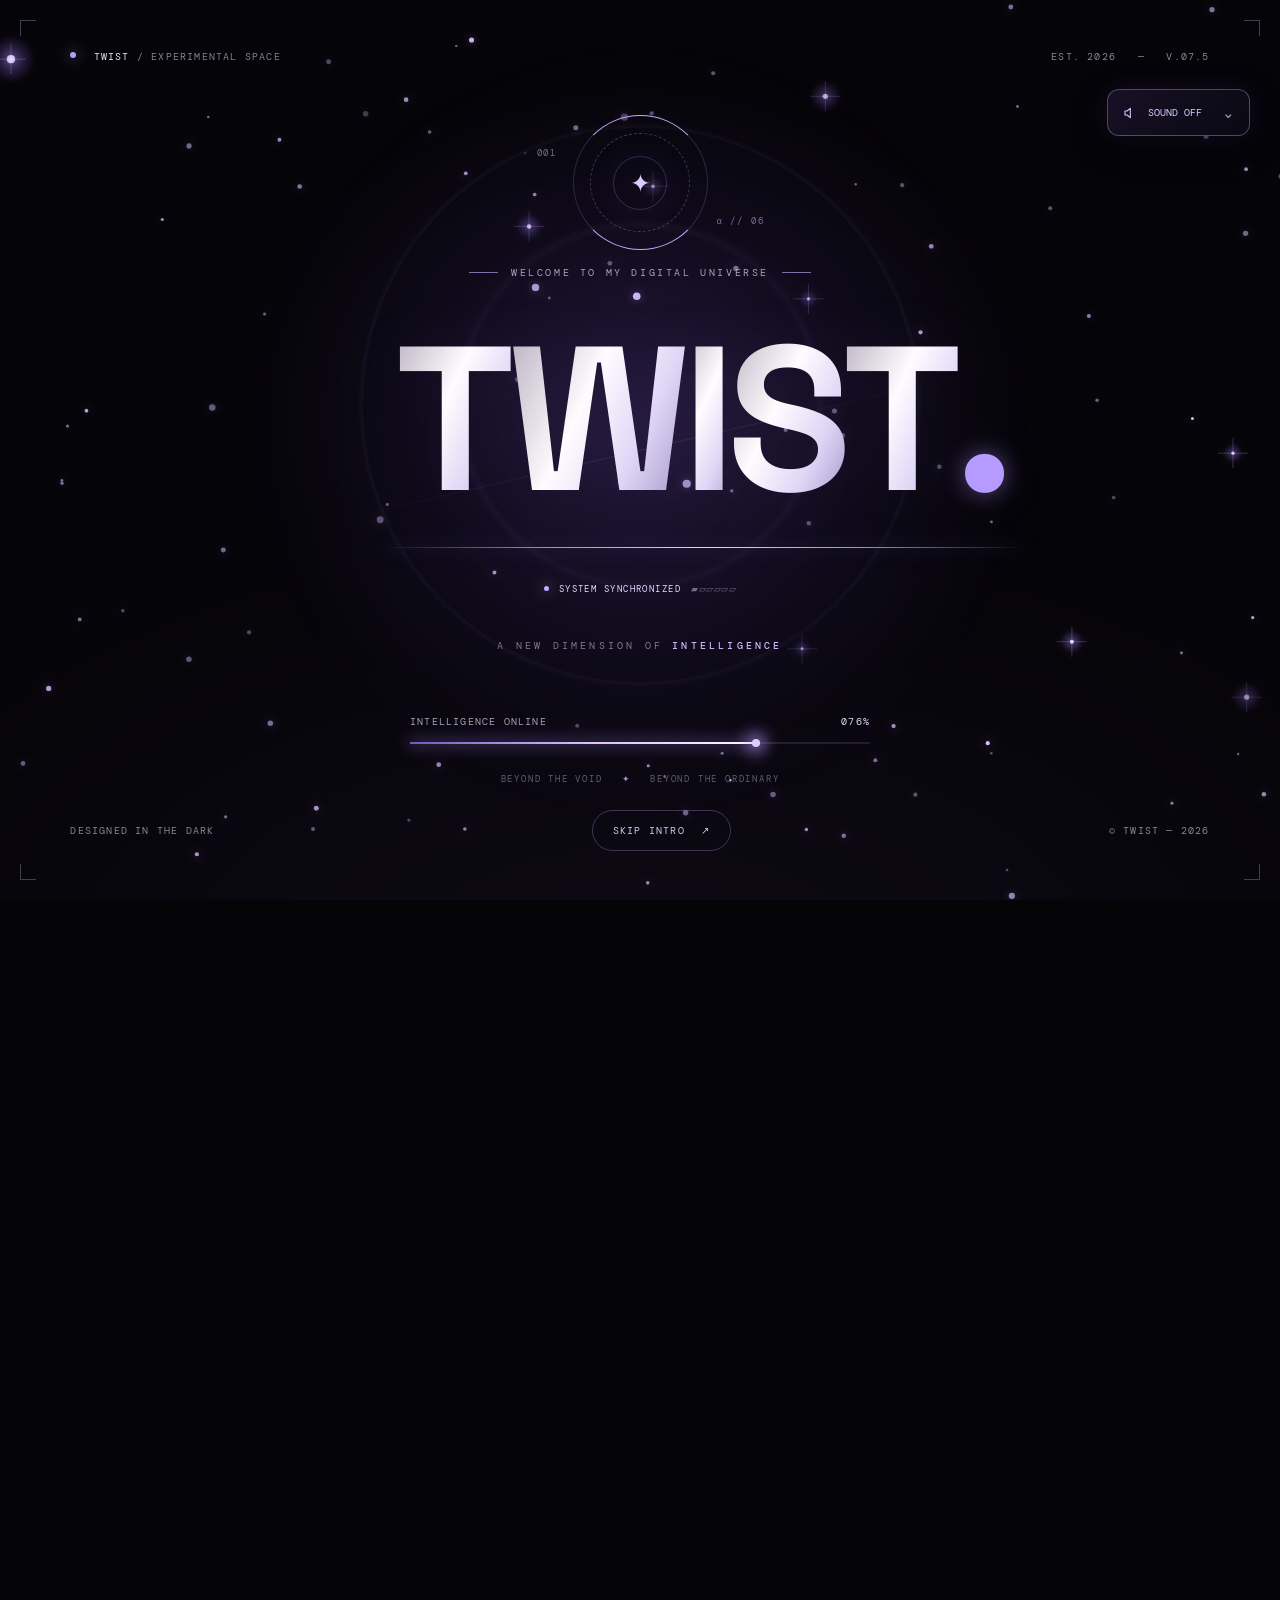
==== index.html @ 17f1d728 "Fix TWIST motion controls for reduced-motion browser settings" ====
<!doctype html>
<html lang="en">
<head>
<meta charset="utf-8"><meta name="viewport" content="width=device-width, initial-scale=1"><meta name="theme-color" content="#050508"><meta name="description" content="TWIST — AI agents, automation and creative technology. An experimental digital portfolio."><title>TWIST® — Beyond the Void</title>
<link rel="preconnect" href="https://fonts.googleapis.com"><link rel="preconnect" href="https://fonts.gstatic.com" crossorigin><link href="https://fonts.googleapis.com/css2?family=DM+Mono:wght@400;500&family=Space+Grotesk:wght@300;400;500;600;700&display=swap" rel="stylesheet">
<style>
:root{color-scheme:dark;--bg:#050508;--fg:#ededf4;--muted:#9393a6;--accent:#b5a8ff;--line:rgba(255,255,255,.105);--mx:50%;--my:50%}*{box-sizing:border-box}html{scroll-behavior:smooth}body{margin:0;background:var(--bg);color:var(--fg);font-family:'Space Grotesk',sans-serif;overflow-x:hidden}body.loading{overflow:hidden}button,a{font:inherit}a{text-decoration:none;color:inherit}button{cursor:pointer}::selection{background:#a99bfa;color:#07060e}.mono{font-family:'DM Mono',monospace}.muted{color:var(--muted)}
#stars{position:fixed;inset:0;width:100%;height:100%;z-index:-3;pointer-events:none}.noise{position:fixed;inset:0;z-index:20;pointer-events:none;opacity:.12;background-image:url("data:image/svg+xml,%3Csvg viewBox='0 0 150 150' xmlns='http://www.w3.org/2000/svg'%3E%3Cfilter id='n'%3E%3CfeTurbulence type='fractalNoise' baseFrequency='.76' numOctaves='3' stitchTiles='stitch'/%3E%3C/filter%3E%3Crect width='100%25' height='100%25' filter='url(%23n)' opacity='.38'/%3E%3C/svg%3E")}.lightwash{position:fixed;inset:0;z-index:-2;pointer-events:none;background:radial-gradient(600px circle at var(--mx) var(--my),rgba(121,94,210,.085),transparent 65%)}.vignette{position:fixed;inset:0;pointer-events:none;z-index:-1;background:radial-gradient(ellipse 72% 70% at 50% 44%,transparent 25%,#050508bc 100%)}.grid-floor{position:absolute;inset:0;pointer-events:none;opacity:.15;background-image:linear-gradient(#9993ff2b 1px,transparent 1px),linear-gradient(90deg,#9993ff2b 1px,transparent 1px);background-size:78px 78px;mask-image:linear-gradient(to bottom,transparent 8%,#000 62%,transparent 100%)}
.loader{position:fixed;inset:0;background:#050508;z-index:100;display:grid;place-items:center;transition:opacity .9s,visibility .9s}.loader.done{opacity:0;visibility:hidden}.load-inner{width:min(390px,75vw)}.load-label{display:flex;justify-content:space-between;align-items:center;font:10px 'DM Mono',monospace;letter-spacing:.16em;color:#8b859f}.load-logo{text-align:center;font-size:clamp(58px,11vw,90px);font-weight:700;letter-spacing:-.09em;margin:22px 0 38px}.load-logo span{color:#8171cb}.load-line{height:1px;background:#323039;overflow:hidden}.load-line i{display:block;height:100%;width:0;background:#e7dfff;box-shadow:0 0 15px #a99bff}.load-bottom{display:flex;justify-content:space-between;margin-top:13px;font:11px 'DM Mono',monospace;color:#a5a0b0}.skip{border:0;background:transparent;color:#b9adcf;letter-spacing:.05em;padding:0}
.site{opacity:0;transform:translateY(12px);transition:opacity 1s,transform 1s}.ready .site{opacity:1;transform:none}.header{height:90px;display:flex;align-items:center;justify-content:space-between;padding:0 clamp(23px,6vw,110px);position:relative;z-index:5}.logo{font-size:15px;font-weight:700;letter-spacing:-.06em}.logo b{color:#a99bff;font-weight:700}.head-right{display:flex;align-items:center;gap:30px}.head-right a,.head-right button,.status{font:10px 'DM Mono',monospace;letter-spacing:.11em;color:#aaa7b9}.head-right a:hover,.head-right button:hover{color:white}.head-right button{border:0;background:none}.dot{display:inline-block;width:6px;height:6px;border-radius:50%;background:#a6efbd;box-shadow:0 0 15px #8ee9aa;margin-right:10px;animation:pulse 2.2s infinite}@keyframes pulse{50%{opacity:.4}}
.hero{min-height:calc(100svh - 90px);display:grid;place-items:center;position:relative;padding:36px 20px 130px;isolation:isolate}.hero:before{content:"";position:absolute;z-index:-1;width:min(830px,95vw);height:min(830px,95vw);border-radius:50%;top:2%;left:50%;transform:translateX(-50%);background:radial-gradient(circle,#62529d23 0%,#2a225321 38%,transparent 68%);filter:blur(20px)}.side{position:absolute;top:49%;font:10px 'DM Mono',monospace;letter-spacing:.26em;color:#626071;writing-mode:vertical-rl}.side.left{left:clamp(18px,4.7vw,82px);transform:rotate(180deg)}.side.right{right:clamp(18px,4.7vw,82px)}.hero-inner{text-align:center;width:min(900px,100%);perspective:1100px}.overline{font:10px 'DM Mono',monospace;letter-spacing:.32em;color:#a5a0b4;display:flex;gap:17px;align-items:center;justify-content:center}.overline:before,.overline:after{content:"";width:38px;height:1px;background:#756c9659}.orbital{width:210px;height:210px;margin:42px auto 22px;display:grid;place-items:center;position:relative;transform-style:preserve-3d;transition:transform .16s ease-out;will-change:transform}.orbit{position:absolute;border:1px solid rgba(187,175,245,.17);border-radius:50%;inset:0;animation:spin 28s linear infinite}.orbit.o2{inset:-18px;border-style:dashed;opacity:.43;animation-duration:48s;animation-direction:reverse}.orbit.o3{inset:16px;border-color:#a494e63d;transform:rotateX(65deg);animation:orbitTilt 13s linear infinite}.orbit-point{position:absolute;top:8px;left:48%;height:5px;width:5px;border-radius:50%;background:#d4c8ff;box-shadow:0 0 22px #b2a0ff}.avatar{height:154px;width:154px;display:grid;place-items:center;border:1px solid #d0c6ff52;border-radius:50%;background:radial-gradient(circle at 35% 22%,#49405e 0%,#1c1828 40%,#090910 77%);box-shadow:inset 0 0 38px #b6a1e81b,0 0 75px #8b6dcd37,0 0 120px #8b6dcd1c;position:relative;overflow:hidden}.avatar:after{content:"";position:absolute;inset:-50%;background:linear-gradient(100deg,transparent 41%,#ffffff12 49%,transparent 58%);animation:shimmer 7s linear infinite}.avatar svg{width:105px;filter:drop-shadow(0 0 15px #cbb9ff70)}@keyframes spin{to{transform:rotate(360deg)}}@keyframes orbitTilt{to{transform:rotateX(65deg) rotate(360deg)}}@keyframes shimmer{0%,25%{transform:translateX(-65%)}60%,100%{transform:translateX(65%)}}.hero-title{position:relative;font-size:clamp(78px,14.8vw,174px);line-height:.88;letter-spacing:-.105em;font-weight:700;margin:7px 0 22px;text-shadow:0 0 80px #a796ff1b}.hero-title .period{color:#9d86e6}.hero-title:after{content:attr(data-title);position:absolute;inset:0;color:#b9a7ff;opacity:0;clip-path:inset(40% 0 46% 0);pointer-events:none}.hero-title.glitch:after{animation:glitch .35s steps(2) 1}@keyframes glitch{0%,100%{opacity:0;transform:none}30%{opacity:.65;transform:translate(8px,-3px)}65%{opacity:.5;transform:translate(-7px,2px)}}.hero-tag{font:11px 'DM Mono',monospace;color:#aaa5c0;letter-spacing:.22em;margin:0 0 25px}.hero-desc{font-size:clamp(15px,2vw,19px);line-height:1.85;color:#9b99a8;font-weight:300;max-width:510px;margin:0 auto 29px}.hero-desc strong{color:#e9e7f2;font-weight:500}.actions{display:flex;gap:10px;justify-content:center;align-items:center;flex-wrap:wrap}.action{display:inline-flex;align-items:center;justify-content:center;gap:12px;min-height:49px;padding:0 22px;border:1px solid #ffffff28;background:#ffffff08;border-radius:3px;font:11px 'DM Mono',monospace;letter-spacing:.07em;position:relative;overflow:hidden;transition:transform .3s,background .3s,border-color .3s}.action:before{content:"";position:absolute;inset:0;background:linear-gradient(110deg,transparent,#ffffff18,transparent);transform:translateX(-120%);transition:transform .65s}.action:hover:before{transform:translateX(120%)}.action:hover{transform:translateY(-4px);border-color:#b2a5ff80;background:#8f7cba20}.action.primary{color:#101017;background:#eae6f9;border-color:#eae6f9;font-weight:500}.action.primary:hover{background:#fff}.action svg{width:16px;height:16px}.micro-line{height:1px;width:54px;background:linear-gradient(90deg,transparent,#a7a1ba,transparent);margin:29px auto}.scroll-hint{position:absolute;bottom:39px;left:50%;transform:translateX(-50%);display:flex;align-items:center;gap:13px;color:#696779;font:10px 'DM Mono',monospace;letter-spacing:.18em}.scroll-hint i{height:35px;width:1px;background:linear-gradient(#9a8dd1,transparent);animation:blink 2s ease-in-out infinite}@keyframes blink{50%{opacity:.3}}
.section{position:relative;z-index:2;padding:105px clamp(22px,7.5vw,130px)}.section-wrap{max-width:1180px;margin:0 auto}.section-top{display:flex;justify-content:space-between;align-items:flex-start;gap:30px;margin-bottom:43px}.section-kicker{font:10px 'DM Mono',monospace;letter-spacing:.24em;color:#9b8dc3;margin-bottom:17px}.section h2{font-size:clamp(38px,5.5vw,72px);letter-spacing:-.075em;line-height:1.06;margin:0;font-weight:600}.section h2 em{font-style:normal;color:#89829c}.section-intro{font-size:14px;line-height:1.75;color:#8d8a9b;max-width:300px;padding-top:30px}.hairline{height:1px;background:linear-gradient(90deg,transparent,#ffffff1c 15%,#ffffff1c 85%,transparent);width:100%}
.work-grid{display:grid;grid-template-columns:1.15fr 1fr 1fr;gap:14px}.work-card{min-height:345px;overflow:hidden;position:relative;border:1px solid #ffffff19;border-radius:8px;background:linear-gradient(145deg,#1b1924,#0b0a10 75%);padding:29px;display:flex;flex-direction:column;justify-content:space-between;isolation:isolate;transition:transform .3s,border-color .3s,box-shadow .3s}.work-card:before{content:"";position:absolute;inset:0;background:radial-gradient(300px circle at var(--px,50%) var(--py,30%),#a594ec23,transparent 73%);z-index:-1}.work-card:hover{transform:translateY(-7px);border-color:#aea0e76b;box-shadow:0 24px 65px #0008}.work-num{display:flex;align-items:center;justify-content:space-between;color:#b1aabd;font:10px 'DM Mono',monospace;letter-spacing:.15em}.work-arrow{font-size:23px;transition:transform .25s}.work-card:hover .work-arrow{transform:translate(4px,-4px)}.work-art{position:absolute;top:66px;left:0;right:0;height:130px;display:grid;place-items:center;opacity:.78;pointer-events:none}.work-art svg{height:100%;max-width:85%}.work-copy{margin-top:auto}.work-category{font:10px 'DM Mono',monospace;color:#a59ac0;letter-spacing:.13em}.work-copy h3{font-size:25px;letter-spacing:-.05em;margin:9px 0 7px}.work-copy p{font-size:13px;color:#9793a4;line-height:1.6;margin:0}.work-card.featured{background:radial-gradient(ellipse at 50% 30%,#292139,#0d0b13 72%)}.work-card.featured .work-art{height:150px}
.about{display:grid;grid-template-columns:1fr 1fr;gap:75px;align-items:center}.about-big{font-size:clamp(34px,5.2vw,65px);letter-spacing:-.07em;line-height:1.15;font-weight:500}.about-big span{color:#7a748c}.about-detail{max-width:440px;color:#a7a3b2;line-height:1.9;font-size:15px}.skills{display:flex;gap:9px;flex-wrap:wrap;margin-top:26px}.skills span{border:1px solid #ffffff24;padding:10px 13px;font:10px 'DM Mono',monospace;color:#c1bace;letter-spacing:.06em}.contact{text-align:center;padding:125px 20px 140px;background:radial-gradient(ellipse 40% 55% at 50% 65%,#60518a21,transparent 90%)}.contact h2{font-size:clamp(54px,9vw,120px);letter-spacing:-.095em;margin:15px 0 24px}.contact p{color:#9994a7;font-size:15px;line-height:1.75;margin:0 auto 30px;max-width:450px}.footer{border-top:1px solid #ffffff16;padding:30px clamp(23px,6vw,110px);display:flex;align-items:center;justify-content:space-between;gap:20px;font:10px 'DM Mono',monospace;color:#777387;letter-spacing:.05em}.footer button{background:none;border:0;color:#a49aae;font:inherit}.footer button:hover{color:white}
.toast{position:fixed;z-index:80;bottom:30px;left:50%;transform:translate(-50%,25px);opacity:0;pointer-events:none;border:1px solid #998abe6b;background:#171320f2;padding:13px 20px;border-radius:5px;color:#e5e0f3;font:11px 'DM Mono',monospace;transition:opacity .25s,transform .25s;white-space:nowrap}.toast.show{opacity:1;transform:translate(-50%,0)}.palette{position:fixed;z-index:60;inset:0;display:none;place-items:start center;padding:18vh 20px 20px;background:#050408b8;backdrop-filter:blur(10px)}.palette.open{display:grid}.palette-box{width:min(520px,100%);border:1px solid #887aa65c;background:#121019;box-shadow:0 35px 100px #000b;border-radius:11px;padding:16px}.palette-head{display:flex;justify-content:space-between;align-items:center;font:11px 'DM Mono',monospace;color:#b2abc2;margin:0 4px 13px}.palette-head button{border:1px solid #ffffff27;color:#aaa4b6;background:none;border-radius:4px;font:10px 'DM Mono',monospace;padding:5px 7px}.palette a{display:flex;justify-content:space-between;align-items:center;padding:14px 12px;border-radius:5px;font:12px 'DM Mono',monospace;color:#b7b1c7}.palette a:hover,.palette a:focus-visible{background:#a899e21c;color:white}.palette small{color:#6d667d}.reveal-scroll{opacity:0;transform:translateY(27px);transition:opacity .75s,transform .75s}.reveal-scroll.visible{opacity:1;transform:none}.cursor-ring{position:fixed;width:36px;height:36px;border:1px solid #a394f388;border-radius:50%;z-index:30;pointer-events:none;transform:translate(-50%,-50%);transition:width .2s,height .2s,opacity .2s;mix-blend-mode:screen}.cursor-ring.hover{width:57px;height:57px;border-color:#d8caff9c}
@media(max-width:900px){.work-grid{grid-template-columns:1fr 1fr}.work-card.featured{grid-column:span 2}.about{gap:35px}.side{display:none}}@media(max-width:620px){.header{height:70px}.head-right{gap:14px}.head-right a{display:none}.status{font-size:9px}.hero{min-height:calc(100svh - 70px);padding:34px 19px 110px}.orbital{transform:scale(.83);margin:16px auto 0}.hero-title{font-size:clamp(74px,19vw,110px)}.hero-tag{font-size:9px}.hero-desc{max-width:340px;font-size:14px}.scroll-hint{bottom:25px}.section{padding:75px 20px}.section-top{display:block}.section-intro{padding-top:16px}.work-grid{grid-template-columns:1fr}.work-card.featured{grid-column:span 1}.work-card{min-height:315px}.about{grid-template-columns:1fr}.contact{padding:90px 20px 110px}.footer{flex-wrap:wrap;justify-content:center;text-align:center}.cursor-ring{display:none}}@media(hover:none){.cursor-ring{display:none}}@media(prefers-reduced-motion:reduce){html:not(.force-motion) *,html:not(.force-motion) *:before,html:not(.force-motion) *:after{animation:none!important;scroll-behavior:auto!important;transition-duration:.01ms!important}html:not(.force-motion) .reveal-scroll{opacity:1;transform:none}}
body.motion-off *,body.motion-off *:before,body.motion-off *:after{animation-play-state:paused!important}body.motion-off .lightwash{display:none}

/* TWIST V4 — CINEMATIC BOOT SEQUENCE */
.loader{overflow:hidden;background:#050508;isolation:isolate;transition:opacity 1.1s ease,visibility 1.1s ease}
.loader:before{content:"";position:absolute;inset:-25%;z-index:-2;background:radial-gradient(ellipse 35% 33% at 50% 45%,rgba(120,83,228,.19),transparent 75%);animation:introBreathe 3s ease-in-out infinite alternate}
.intro-grain{position:absolute;inset:0;pointer-events:none;opacity:.11;z-index:3;background:repeating-linear-gradient(0deg,transparent 0 3px,rgba(255,255,255,.12) 4px 5px)}
.intro-grid{position:absolute;inset:0;opacity:.18;background:linear-gradient(transparent 97%,rgba(148,129,230,.24) 100%),linear-gradient(90deg,transparent 97%,rgba(148,129,230,.24) 100%);background-size:70px 70px;mask-image:radial-gradient(ellipse at center,black 5%,transparent 80%)}
.intro-beam{position:absolute;width:1px;left:50%;top:0;height:100%;background:linear-gradient(transparent,rgba(173,151,255,.65),transparent);filter:blur(1px);opacity:.4;animation:introBeam 4s ease-in-out infinite}
.intro-top,.intro-bottom{position:absolute;left:clamp(22px,5vw,80px);right:clamp(22px,5vw,80px);display:flex;justify-content:space-between;gap:16px;color:#797386;font-size:10px;letter-spacing:.16em;z-index:4}
.intro-top{top:35px}.intro-bottom{bottom:33px}.intro-live{display:inline-block;width:6px;height:6px;background:#b4f4c7;border-radius:50%;box-shadow:0 0 15px #a0ffb0;margin-right:10px;animation:pulse 1.8s infinite}
.intro-core{position:absolute;width:min(450px,94vw);height:min(450px,94vw);top:43%;left:50%;transform:translate(-50%,-50%);display:grid;place-items:center;pointer-events:none;opacity:.72}
.intro-orbit{position:absolute;border:1px solid rgba(177,150,255,.16);border-radius:50%;box-shadow:0 0 30px rgba(93,61,186,.065)}
.intro-orbit-a{width:100%;height:100%;border-style:dashed;animation:spinOrbit 24s linear infinite}
.intro-orbit-b{width:79%;height:79%;border-color:rgba(170,149,255,.32);border-top-color:transparent;border-bottom-color:transparent;animation:spinOrbit 12s linear infinite reverse}
.intro-orbit-c{width:58%;height:58%;border-color:rgba(174,149,255,.2);border-left-color:#baaaff;animation:spinOrbit 7s linear infinite}
.intro-symbol{font-family:'Space Grotesk',sans-serif;font-size:clamp(60px,12vw,98px);font-weight:700;color:#ded8ff;letter-spacing:-.1em;text-shadow:0 0 42px rgba(159,129,255,.5);transform:translateY(-15px);animation:introSymbol 3s ease-in-out infinite alternate}
.intro-symbol span{font-size:19px;vertical-align:top;margin-left:5px;color:#b8a9ff}
.intro-cross{position:absolute;color:#79708c;font:17px 'DM Mono',monospace}.intro-cross-a{left:2%;top:27%}.intro-cross-b{right:4%;bottom:24%}
.loader .load-inner{position:relative;z-index:5;width:min(520px,83vw);margin-top:min(385px,40vh);text-align:center}
.intro-eyebrow{font-size:10px;letter-spacing:.34em;color:#9c8dca;animation:introReveal .9s both}
.loader .load-logo{margin:8px 0 0;font-size:clamp(50px,10vw,82px);line-height:1.05;letter-spacing:-.09em;animation:introReveal .9s .15s both,introGlitch 3.8s 1.1s infinite}
.intro-subline{color:#787489;font-size:9px;letter-spacing:.14em;margin:15px 0 42px}.intro-subline span{color:#b7a5fb}
.intro-progress-head{display:flex;align-items:center;justify-content:space-between;gap:12px;color:#b9b2ce;font-size:10px;letter-spacing:.09em;margin-bottom:12px;text-align:left}
.loader .load-line{height:2px;background:#2b253e;box-shadow:0 0 12px rgba(169,155,255,.18)}.loader .load-line i{background:linear-gradient(90deg,#6650bd,#e2d8ff);box-shadow:0 0 22px #a99bff;transition:width .09s linear}
.loader .load-bottom{display:flex;justify-content:space-between;align-items:center;margin-top:16px;gap:12px;color:#666174;letter-spacing:.08em;font-size:9px;text-align:right}
.loader .skip{color:#c2b6e4;transition:color .2s,transform .2s;white-space:nowrap}.loader .skip:hover{color:white;transform:translateX(4px)}
.loader.done .intro-core{opacity:0;transform:translate(-50%,-50%) scale(1.35);transition:opacity .7s,transform .9s}.loader.done .load-inner{opacity:0;transform:translateY(-16px);transition:opacity .5s,transform .7s}
@keyframes spinOrbit{to{transform:rotate(360deg)}}@keyframes introBreathe{to{transform:scale(1.15);opacity:.55}}@keyframes introBeam{50%{transform:translateX(220px);opacity:.08}}@keyframes introSymbol{to{transform:translateY(-24px);text-shadow:0 0 62px rgba(172,135,255,.88)}}@keyframes introReveal{from{opacity:0;transform:translateY(18px);filter:blur(7px)}to{opacity:1;transform:translateY(0);filter:blur(0)}}@keyframes introGlitch{0%,92%,100%{filter:none;transform:translateX(0)}93%{filter:drop-shadow(3px 0 #8166e3);transform:translateX(2px)}94%{filter:drop-shadow(-3px 0 #c1acff);transform:translateX(-3px)}95%{filter:none;transform:translateX(0)}}
@media(max-width:600px){.intro-core{top:39%;width:88vw;height:88vw}.loader .load-inner{margin-top:250px;width:88vw}.intro-subline{font-size:8px;line-height:1.7}.intro-top,.intro-bottom{font-size:8px;letter-spacing:.07em}.intro-bottom span:last-child{display:none}.loader .load-bottom{font-size:8px}}
/* Legacy reduced-motion override removed: V5 manages accessibility separately. */

/* TWIST V5 — MINIMAL CINEMATIC REVEAL */
.intro-v5{position:fixed;inset:0;display:block;background:#050408!important;color:#f5f2ff;overflow:hidden;isolation:isolate;z-index:1000;transition:opacity .95s cubic-bezier(.22,1,.36,1),visibility .95s}
.intro-v5:before{display:none}
.intro-v5 .v5-atmosphere{position:absolute;inset:0;background:radial-gradient(ellipse 40% 47% at 50% 46%,rgba(107,71,184,.18),transparent 79%),radial-gradient(ellipse 95% 75% at 50% 110%,rgba(80,57,132,.11),transparent 75%);animation:v5Pulse 5s ease-in-out infinite alternate}
.intro-v5 .v5-grid{position:absolute;inset:0;opacity:.15;background-image:linear-gradient(rgba(169,149,236,.07) 1px,transparent 1px),linear-gradient(90deg,rgba(169,149,236,.07) 1px,transparent 1px);background-size:86px 86px;mask-image:radial-gradient(ellipse 65% 65% at 50% 52%,#000,transparent)}
.intro-v5 .v5-aura{position:absolute;left:50%;top:45%;width:min(850px,90vw);aspect-ratio:1;transform:translate(-50%,-50%);border-radius:50%;background:radial-gradient(circle,transparent 29%,rgba(164,139,240,.045) 30%,transparent 31%,transparent 46%,rgba(168,151,224,.05) 46.2%,transparent 47%);pointer-events:none}
.intro-v5 .v5-scan{position:absolute;top:-30%;bottom:-30%;width:36%;left:-40%;background:linear-gradient(90deg,transparent,rgba(163,122,255,.035),transparent);transform:skewX(-25deg);animation:v5Sweep 4.2s ease-out 1 forwards;pointer-events:none}
.intro-v5 .v5-frame{position:absolute;inset:20px;pointer-events:none}.intro-v5 .v5-corner{position:absolute;width:16px;height:16px;opacity:.37;border-color:#a89ec8;border-style:solid}.intro-v5 .tl{top:0;left:0;border-width:1px 0 0 1px}.intro-v5 .tr{top:0;right:0;border-width:1px 1px 0 0}.intro-v5 .bl{bottom:0;left:0;border-width:0 0 1px 1px}.intro-v5 .br{bottom:0;right:0;border-width:0 1px 1px 0}
.intro-v5 .v5-top,.intro-v5 .v5-bottom{position:absolute;left:clamp(36px,5.5vw,90px);right:clamp(36px,5.5vw,90px);display:flex;align-items:center;justify-content:space-between;font:10px 'DM Mono',monospace;letter-spacing:.12em;color:#898397;z-index:5}
.intro-v5 .v5-top{top:clamp(42px,5.5vh,75px)}.intro-v5 .v5-bottom{bottom:clamp(42px,5.5vh,75px)}.intro-v5 .v5-top-brand{color:#e8e2f7}.intro-v5 .v5-top-brand i{display:inline-block;width:6px;height:6px;border-radius:50%;background:#b1a1fa;box-shadow:0 0 16px #bba8ff;margin-right:10px;vertical-align:2px;animation:v5Blink 2s infinite}.intro-v5 .v5-dim{color:#857e95}
.intro-v5 .v5-center{position:absolute;left:50%;top:50%;transform:translate(-50%,-50%);width:min(920px,94vw);display:flex;align-items:center;flex-direction:column;text-align:center;z-index:4}
.intro-v5 .v5-ring-stage{width:clamp(100px,15vh,150px);height:clamp(100px,15vh,150px);position:relative;margin:0 auto 19px;display:grid;place-items:center;animation:v5Rise 1.1s .1s both}
.intro-v5 .v5-ring{position:absolute;border-radius:50%}.intro-v5 .v5-r1{inset:0;border:1px solid rgba(171,147,244,.22);border-top-color:#bbacf2;border-bottom-color:#bba8ff;animation:spinOrbit 9s linear infinite}.intro-v5 .v5-r2{inset:13%;border:1px dashed rgba(196,174,255,.28);animation:spinOrbit 16s linear infinite reverse}.intro-v5 .v5-r3{inset:30%;border:1px solid rgba(180,150,255,.25);box-shadow:0 0 30px rgba(135,99,233,.08)}.intro-v5 .v5-ring-core{font-size:25px;color:#d7cbff;animation:v5Twinkle 3s ease-in-out infinite}
.intro-v5 .v5-kicker{display:flex;align-items:center;gap:13px;font-size:10px;letter-spacing:.26em;color:#aaa1ba;white-space:nowrap;animation:v5Rise .8s .3s both}.intro-v5 .v5-line{display:inline-block;width:29px;height:1px;background:#7d6eab}
.intro-v5 .v5-title{display:flex;justify-content:center;align-items:baseline;font-family:'Space Grotesk',sans-serif;font-weight:700;font-size:clamp(90px,19vw,255px);line-height:.98;letter-spacing:-.105em;padding-right:.12em;margin:17px 0 8px;text-shadow:0 0 70px rgba(174,140,255,.13)}.intro-v5 .v5-title>span{display:inline-block;animation:v5Letter 1.15s cubic-bezier(.16,1,.3,1) both}.intro-v5 .v5-title>span:nth-child(1){animation-delay:.3s}.intro-v5 .v5-title>span:nth-child(2){animation-delay:.43s}.intro-v5 .v5-title>span:nth-child(3){animation-delay:.56s}.intro-v5 .v5-title>span:nth-child(4){animation-delay:.69s}.intro-v5 .v5-title>span:nth-child(5){animation-delay:.82s}.intro-v5 .v5-title i{font-style:normal;color:#ac93ff;animation:v5Letter 1.2s .94s both}
.intro-v5 .v5-descriptor{font-size:10px;letter-spacing:.32em;color:#80798e;animation:v5Rise .9s 1s both}.intro-v5 .v5-descriptor b{font-weight:500;color:#c6b6f5}
.intro-v5 .v5-progress{width:min(460px,78vw);margin:clamp(42px,7vh,78px) auto 0;animation:v5Rise .8s 1.15s both}.intro-v5 .v5-progress-head{display:flex;justify-content:space-between;gap:16px;color:#a6a0b7;font-size:10px;letter-spacing:.12em;margin-bottom:14px}.intro-v5 #percentage{color:#e3dafa}.intro-v5 .v5-track{width:100%;height:2px;background:rgba(174,155,219,.16);position:relative;overflow:visible}.intro-v5 .v5-track i{display:block;height:2px;width:0;background:linear-gradient(90deg,#7358b9,#d7bfff,#ffffff);box-shadow:0 0 15px 2px rgba(181,145,255,.45);position:relative;transition:width .09s linear}.intro-v5 .v5-track i:after{content:"";position:absolute;right:0;top:-3px;width:8px;height:8px;border-radius:50%;background:#dfccff;box-shadow:0 0 17px 4px #b79aff}
.intro-v5 .v5-enter{font-size:9px;letter-spacing:.2em;color:#625d71;margin-top:29px;animation:v5Rise .9s 1.3s both}.intro-v5 .v5-enter span{color:#a08dce;margin:0 12px}
.intro-v5 .v5-skip{font:inherit;letter-spacing:.12em;color:#d4c6f1;background:transparent;border:1px solid rgba(183,158,247,.3);border-radius:99px;padding:13px 20px;cursor:pointer;transition:background .2s,border-color .2s,transform .2s}.intro-v5 .v5-skip span{margin-left:9px}.intro-v5 .v5-skip:hover{background:rgba(154,119,227,.15);border-color:#ac95ef;transform:translateY(-2px)}
.intro-v5.done .v5-center{opacity:0;filter:blur(13px);transform:translate(-50%,-50%) scale(1.1);transition:opacity .65s,filter .65s,transform .8s}.intro-v5.done .v5-top,.intro-v5.done .v5-bottom{opacity:0;transition:opacity .4s}
@keyframes v5Pulse{to{opacity:.55;transform:scale(1.12)}}@keyframes v5Sweep{to{left:140%}}@keyframes v5Blink{50%{opacity:.3}}@keyframes v5Rise{from{opacity:0;transform:translateY(24px);filter:blur(8px)}to{opacity:1;transform:translateY(0);filter:blur(0)}}@keyframes v5Letter{from{opacity:0;transform:translateY(95%) rotateX(32deg);filter:blur(13px)}to{opacity:1;transform:translateY(0);filter:blur(0)}}@keyframes v5Twinkle{50%{opacity:.35;transform:scale(.8)}}
@media(max-width:600px){.intro-v5 .v5-frame{inset:12px}.intro-v5 .v5-top,.intro-v5 .v5-bottom{left:27px;right:27px;font-size:8px;letter-spacing:.04em}.intro-v5 .v5-top{top:38px}.intro-v5 .v5-bottom{bottom:31px}.intro-v5 .v5-dim,.intro-v5 .v5-bottom>span:last-child{display:none}.intro-v5 .v5-kicker{font-size:8px;letter-spacing:.12em;gap:7px}.intro-v5 .v5-line{width:12px}.intro-v5 .v5-title{font-size:clamp(65px,19vw,110px);margin-top:25px}.intro-v5 .v5-descriptor{font-size:8px;letter-spacing:.12em}.intro-v5 .v5-progress{margin-top:48px}.intro-v5 .v5-ring-stage{width:110px;height:110px}.intro-v5 .v5-enter{font-size:8px;letter-spacing:.09em}}
@media(prefers-reduced-motion:reduce){html:not(.force-motion) .intro-v5 .v5-title>span,html:not(.force-motion) .intro-v5 .v5-title i,html:not(.force-motion) .intro-v5 .v5-progress,html:not(.force-motion) .intro-v5 .v5-descriptor,html:not(.force-motion) .intro-v5 .v5-kicker,html:not(.force-motion) .intro-v5 .v5-ring-stage,html:not(.force-motion) .intro-v5 .v5-enter{animation:none!important;opacity:1;transform:none;filter:none}html:not(.force-motion) .intro-v5 .v5-ring,html:not(.force-motion) .intro-v5 .v5-atmosphere,html:not(.force-motion) .intro-v5 .v5-scan{animation:none!important}}


/* V5.1: distinct sequential character reveal and opt-in replay */
.intro-v5 .v5-title{perspective:800px}
.intro-v5 .v5-title>span,.intro-v5 .v5-title>i{opacity:0;transform:translateY(95%) scale(.76);filter:blur(18px);animation:v51Character .72s cubic-bezier(.16,1,.3,1) both!important}
.intro-v5 .v5-title>span:nth-child(1){animation-delay:.35s!important}
.intro-v5 .v5-title>span:nth-child(2){animation-delay:.85s!important}
.intro-v5 .v5-title>span:nth-child(3){animation-delay:1.35s!important}
.intro-v5 .v5-title>span:nth-child(4){animation-delay:1.85s!important}
.intro-v5 .v5-title>span:nth-child(5){animation-delay:2.35s!important}
.intro-v5 .v5-title>i{animation-delay:2.85s!important}
@keyframes v51Character{0%{opacity:0;transform:translateY(95%) scale(.76);filter:blur(18px)}65%{opacity:1;filter:blur(0)}100%{opacity:1;transform:translateY(0) scale(1);filter:blur(0)}}
@media(prefers-reduced-motion:reduce){html:not(.force-motion) .intro-v5:not(.force-intro) .v5-title>span,html:not(.force-motion) .intro-v5:not(.force-intro) .v5-title>i{animation:none!important;opacity:1;transform:none;filter:none}}
.intro-v5.force-intro .v5-title>span,.intro-v5.force-intro .v5-title>i{animation-name:v51Character!important}

/* V5.2 — JS-synchronized letter reveal, resilient to browser animation settings */
.intro-v5 .v5-title > span,
.intro-v5 .v5-title > i {
  animation:none!important;
  opacity:0!important;
  transform:translateY(48px) scale(.78)!important;
  filter:blur(18px)!important;
  transition:opacity .42s ease,transform .65s cubic-bezier(.17,.89,.2,1.2),filter .5s ease!important;
  will-change:opacity,transform,filter;
}
.intro-v5 .v5-title > span.v5-show,
.intro-v5 .v5-title > i.v5-show {
  opacity:1!important;
  transform:translateY(0) scale(1)!important;
  filter:blur(0)!important;
}
@media(prefers-reduced-motion:reduce) {html:not(.force-motion) .intro-v5 .v5-title > span,html:not(.force-motion) .intro-v5 .v5-title > i{transition:none!important;}
}

/* TWIST V6 — CHOREOGRAPHED ENERGY INTRO */
.intro-v6{--v6-cold:#c7b5ff}
.intro-v6 .v6-particles{position:absolute;inset:0;width:100%;height:100%;z-index:2;pointer-events:none}
.intro-v6 .v6-halo{position:absolute;z-index:1;left:50%;top:48%;width:min(1020px,110vw);aspect-ratio:1;border-radius:50%;transform:translate(-50%,-50%) scale(.8);background:radial-gradient(circle,rgba(114,80,198,.19) 0%,rgba(108,72,183,.13) 22%,rgba(75,47,156,.06) 38%,transparent 70%);filter:blur(22px);animation:v6Halo 5s cubic-bezier(.4,0,.2,1) infinite alternate;pointer-events:none}
.intro-v6 .v6-energy-rail{position:absolute;left:-50%;right:-50%;top:50%;height:1px;z-index:2;transform:rotate(-13deg);background:linear-gradient(90deg,transparent 12%,rgba(171,132,255,.055) 38%,rgba(200,179,255,.45) 50%,rgba(171,132,255,.055) 62%,transparent 88%);box-shadow:0 0 38px rgba(154,121,255,.22);opacity:.25;animation:v6Rail 4.6s ease-in-out infinite;pointer-events:none}
.intro-v6 .v6-ring-label{position:absolute;color:#a89ac8;font:9px 'DM Mono',monospace;letter-spacing:.2em;white-space:nowrap;opacity:.7}
.intro-v6 .v6-ring-label-left{left:-50px;top:24%}
.intro-v6 .v6-ring-label-right{right:-57px;bottom:17%}
.intro-v6 .v5-ring-stage{filter:drop-shadow(0 0 20px rgba(168,133,255,.15))}
.intro-v6.v6-charged .v5-ring-stage{filter:drop-shadow(0 0 38px rgba(190,155,255,.43));transition:filter 1s}
.intro-v6 .v6-title-wrap{position:relative;isolation:isolate;overflow:visible}
.intro-v6 .v5-title{position:relative;z-index:1}
.intro-v6 .v6-title-sweep{position:absolute;left:-5%;right:-5%;top:5%;height:90%;z-index:2;pointer-events:none;mix-blend-mode:screen;background:linear-gradient(105deg,transparent 34%,rgba(255,255,255,.08) 43%,rgba(219,190,255,.37) 49%,rgba(255,255,255,.09) 54%,transparent 65%);transform:translateX(-180%) skewX(-8deg);opacity:0}
.intro-v6.v6-charged .v6-title-sweep{opacity:1;animation:v6Shine 1.8s cubic-bezier(.2,.8,.2,1) both}
.intro-v6.v6-charged .v5-title{text-shadow:0 0 56px rgba(180,151,255,.29);transition:text-shadow 1s}
.intro-v6 .v6-boot-status{display:flex;justify-content:center;align-items:center;gap:10px;margin:1px auto 17px;color:#a397bd;font:9px 'DM Mono',monospace;letter-spacing:.16em;min-height:14px;animation:v5Rise .8s 1.3s both}
.intro-v6 .v6-boot-dot{width:5px;height:5px;flex:0 0 5px;border-radius:50%;background:#c3adff;box-shadow:0 0 14px #c3adff;animation:v5Blink 1.7s ease-in-out infinite}
.intro-v6 .v6-ticks{color:#746c8a;letter-spacing:.06em}
.intro-v6.v6-charged .v6-boot-status{color:#dfd1ff}
.intro-v6 .v6-exit-wave{position:absolute;z-index:2;left:50%;top:48%;width:200px;height:200px;border:1px solid rgba(214,191,255,.48);border-radius:50%;opacity:0;transform:translate(-50%,-50%) scale(.25);pointer-events:none;box-shadow:0 0 90px rgba(185,151,255,.17)}
.intro-v6.v6-unlocking .v6-exit-wave{animation:v6Wave 1.4s cubic-bezier(.13,.78,.32,1) forwards}
.intro-v6.done .v5-center{filter:blur(12px);transform:translate(-50%,-50%) scale(1.15);transition:opacity .7s,filter .7s,transform 1s}
@keyframes v6Halo{to{transform:translate(-50%,-50%) scale(1.12);opacity:.7}}
@keyframes v6Rail{50%{opacity:.8;transform:rotate(-13deg) translateY(-12px)}}
@keyframes v6Shine{0%{transform:translateX(-180%) skewX(-8deg)}100%{transform:translateX(180%) skewX(-8deg)}}
@keyframes v6Wave{0%{opacity:.8;transform:translate(-50%,-50%) scale(.3)}100%{opacity:0;transform:translate(-50%,-50%) scale(8)}}
@media(max-width:600px){.intro-v6 .v6-halo{width:140vw}.intro-v6 .v6-ring-label{display:none}.intro-v6 .v6-boot-status{font-size:8px;letter-spacing:.08em}.intro-v6 .v6-ticks{display:none}.intro-v6 .v5-descriptor{margin-top:5px}}
@media(prefers-reduced-motion:reduce){html:not(.force-motion) .intro-v6 .v6-halo,html:not(.force-motion) .intro-v6 .v6-energy-rail,html:not(.force-motion) .intro-v6 .v6-ring-stage{animation:none!important}html:not(.force-motion) .intro-v6 .v6-title-sweep{display:none}}


/* V6.1 — particles should be visible even on bright, large monitors */
.intro-v6 .v6-particles{z-index:3!important;opacity:1!important;visibility:visible!important;mix-blend-mode:screen;filter:drop-shadow(0 0 4px rgba(168,132,255,.48))}
.intro-v6 .v5-grid{opacity:.11}
.intro-v6 .v6-energy-rail{opacity:.55}
.intro-v6 .v5-center{z-index:5}
.intro-v6 .v6-halo{z-index:1}
.intro-v6 .v6-exit-wave{z-index:4}

/* TWIST V7 — ART-DIRECTED CINEMATIC WORDMARK */
/* Separate class names prevent prior V5/V6 animation overrides. */
.intro-v7 .v7-wordmark{position:relative;width:min(1000px,94vw);margin:24px auto 12px;isolation:isolate;perspective:1100px;line-height:1}
.intro-v7 .v7-letters,.intro-v7 .v7-ghost{display:flex;justify-content:center;align-items:baseline;font-family:'Space Grotesk',Arial,sans-serif;font-weight:700;font-size:clamp(86px,19vw,242px);letter-spacing:-.11em;line-height:1.09;padding-right:.12em;white-space:nowrap}
.intro-v7 .v7-letters{position:relative;z-index:2;filter:drop-shadow(0 0 30px rgba(170,137,246,.05))}
.intro-v7 .v7-window{display:inline-block;overflow:hidden;vertical-align:baseline;padding-top:.12em;padding-bottom:.15em;margin-top:-.12em;margin-bottom:-.15em}
.intro-v7 .v7-window-dot{overflow:visible}
.intro-v7 .v7-glyph{display:inline-block;opacity:0;transform:translate3d(0,115%,0) rotateX(-32deg) scaleY(.78);transform-origin:50% 100%;filter:blur(17px);transition:opacity .55s ease,transform .94s cubic-bezier(.12,.78,.12,1),filter .7s ease;background:linear-gradient(115deg,#b4aabc 2%,#fefcff 42%,#ded5f5 68%,#9281bb 100%);background-clip:text;-webkit-background-clip:text;color:#f1edfa;-webkit-text-fill-color:transparent;will-change:transform,opacity,filter}
.intro-v7 .v7-glyph.v7-visible{opacity:1;transform:translate3d(0,0,0) rotateX(0) scaleY(1);filter:blur(0)}
.intro-v7 .v7-glyph.v7-dot{color:#b59bff;-webkit-text-fill-color:#b59bff;background:none;text-shadow:0 0 25px rgba(186,155,255,.46)}
.intro-v7 .v7-ghost{position:absolute;inset:0;z-index:1;opacity:0;transform:translate3d(0,11px,0) scale(1.01);-webkit-text-stroke:1px rgba(198,169,255,.25);color:transparent;filter:blur(8px);transition:opacity 1.2s,transform 1.4s}
.intro-v7 .v7-ghost span{color:transparent}
.intro-v7.v7-resolved .v7-ghost{opacity:.7;transform:translate3d(0,3px,0) scale(1.035)}
.intro-v7 .v7-light-sweep{position:absolute;left:-8%;right:-8%;top:0;bottom:0;z-index:3;pointer-events:none;opacity:0;mix-blend-mode:screen;background:linear-gradient(102deg,transparent 37%,rgba(255,255,255,.035) 43%,rgba(234,214,255,.28) 49%,rgba(255,255,255,.065) 54%,transparent 62%);transform:translateX(-120%) skewX(-9deg)}
.intro-v7.v7-resolved .v7-light-sweep{opacity:1;animation:v7Sweep 1.2s cubic-bezier(.22,1,.36,1) .2s both}
.intro-v7 .v7-baseline{height:1px;position:absolute;bottom:-15px;left:50%;width:0;background:linear-gradient(90deg,transparent,#9d88de,#e3d3ff,#9d88de,transparent);box-shadow:0 0 18px rgba(170,135,255,.5);transform:translateX(-50%);transition:width 1.25s cubic-bezier(.15,.8,.25,1)}
.intro-v7.v7-resolved .v7-baseline{width:61%}
.intro-v7 .v5-descriptor{margin-top:25px}
.intro-v7 .v5-ring-stage{margin-bottom:16px;transform:scale(.88);opacity:.76}
.intro-v7.v7-resolved .v5-ring-stage{transform:scale(1);opacity:1;transition:transform 1s,opacity 1s;filter:drop-shadow(0 0 28px rgba(173,142,244,.35))}
.intro-v7 .v6-boot-status{transition:opacity .4s}
.intro-v7.v7-resolved .v6-boot-status{color:#e5dbff}
.intro-v7.v7-depart .v7-wordmark{transform:translateY(-15px) scale(1.08);filter:blur(5px);opacity:0;transition:transform .65s cubic-bezier(.16,1,.3,1),filter .65s,opacity .6s}
.intro-v7.v7-depart .v5-ring-stage{transform:scale(1.25);opacity:0;transition:transform .8s,opacity .6s}
.intro-v7.v7-depart .v5-descriptor,.intro-v7.v7-depart .v5-kicker{opacity:0;transition:opacity .45s}
.intro-v7 .v6-halo{opacity:.65}
.intro-v7 .v6-energy-rail{opacity:.24}
@keyframes v7Sweep{from{transform:translateX(-120%) skewX(-9deg)}to{transform:translateX(120%) skewX(-9deg)}}
@media(max-width:700px){.intro-v7 .v7-wordmark{width:96vw;margin:25px auto 9px}.intro-v7 .v7-letters,.intro-v7 .v7-ghost{font-size:clamp(68px,19.8vw,145px)}.intro-v7 .v7-baseline{bottom:-12px}.intro-v7 .v5-descriptor{margin-top:20px}}
@media(prefers-reduced-motion:reduce){html:not(.force-motion) .intro-v7 .v7-glyph{transition:none;filter:none}html:not(.force-motion) .intro-v7 .v7-light-sweep{display:none}html:not(.force-motion) .intro-v7 .v7-baseline{transition:none}}


/* TWIST V7.2 — unclipped 3D letter entrance */
.intro-v7 .v7-wordmark{max-width:calc(100vw - 32px);overflow:visible!important}
.intro-v7 .v7-letters,.intro-v7 .v7-ghost{width:100%;max-width:100%;box-sizing:border-box;line-height:1.16;letter-spacing:-.085em;overflow:visible!important}
.intro-v7 .v7-window{overflow:visible!important;position:relative;display:inline-flex;align-items:baseline;padding:.12em .015em .18em;margin:-.12em -.015em -.18em}
.intro-v7 .v7-glyph{clip-path:none!important;-webkit-clip-path:none!important;opacity:0;transform:translate3d(0,30px,0) rotateX(-12deg) scale(.96);transform-origin:50% 50%;filter:blur(12px);transition:opacity .6s ease,transform .9s cubic-bezier(.16,1,.3,1),filter .72s ease}
.intro-v7 .v7-glyph.v7-visible{clip-path:none!important;-webkit-clip-path:none!important;opacity:1;transform:translate3d(0,0,0) rotateX(0) scale(1);filter:blur(0)}
@media(max-width:700px){.intro-v7 .v7-wordmark{width:calc(100vw - 32px);max-width:calc(100vw - 32px)}.intro-v7 .v7-letters,.intro-v7 .v7-ghost{font-size:clamp(54px,17.5vw,116px);letter-spacing:-.065em}}
@media(prefers-reduced-motion:reduce){html:not(.force-motion) .intro-v7 .v7-glyph{transition:none!important}}

/* TWIST V7.3 — fix letter collisions and mobile clipping.
   Each glyph gets its own intrinsic width; no negative tracking/margins. */
.intro-v7 .v7-wordmark{
  width:min(1050px,calc(100vw - 36px))!important;
  max-width:calc(100vw - 36px)!important;
  margin-left:auto!important;
  margin-right:auto!important;
  overflow:visible!important;
}
.intro-v7 .v7-letters{
  display:flex!important;
  flex-wrap:nowrap!important;
  justify-content:center!important;
  align-items:baseline!important;
  gap:clamp(3px,.48vw,9px)!important;
  width:max-content!important;
  max-width:100%!important;
  margin:0 auto!important;
  padding:0!important;
  box-sizing:border-box!important;
  font-family:'Space Grotesk',Arial,sans-serif!important;
  font-weight:700!important;
  font-size:clamp(50px,16.2vw,205px)!important;
  letter-spacing:0!important;
  line-height:1.12!important;
  white-space:nowrap!important;
  overflow:visible!important;
}
.intro-v7 .v7-window{
  display:inline-block!important;
  flex:0 0 auto!important;
  width:auto!important;
  min-width:0!important;
  padding:0!important;
  margin:0!important;
  overflow:visible!important;
  vertical-align:baseline!important;
}
.intro-v7 .v7-glyph{
  display:inline-block!important;
  letter-spacing:0!important;
  line-height:1.14!important;
  white-space:nowrap!important;
  clip-path:none!important;
  -webkit-clip-path:none!important;
}
.intro-v7 .v7-window-dot{margin-left:.03em!important}
.intro-v7 .v7-ghost{display:none!important}
@media(max-width:700px){
  .intro-v7 .v7-wordmark{
    width:calc(100vw - 38px)!important;
    max-width:calc(100vw - 38px)!important;
  }
  .intro-v7 .v7-letters{
    font-size:clamp(51px,17.1vw,118px)!important;
    gap:clamp(3px,.85vw,7px)!important;
  }
}
@media(max-width:360px){
  .intro-v7 .v7-letters{
    font-size:clamp(45px,16.5vw,62px)!important;
    gap:2px!important;
  }
}


/* TWIST V7.4 — close-set wordmark with safe unclipped letter boundaries.
   Preserve each entire glyph; compress only the space between wrappers. */
.intro-v7 .v7-letters{gap:0!important;letter-spacing:0!important}
.intro-v7 .v7-window:not(:first-child){margin-left:-.043em!important}
.intro-v7 .v7-window-dot{margin-left:-.012em!important}
.intro-v7 .v7-window,
.intro-v7 .v7-glyph{overflow:visible!important;clip-path:none!important;-webkit-clip-path:none!important}
@media(max-width:700px){
 .intro-v7 .v7-letters{gap:0!important}
 .intro-v7 .v7-window:not(:first-child){margin-left:-.032em!important}
 .intro-v7 .v7-window-dot{margin-left:-.012em!important}
}
@media(max-width:360px){
 .intro-v7 .v7-letters{gap:0!important}
 .intro-v7 .v7-window:not(:first-child){margin-left:-.025em!important}
}


/* TWIST V7.5 — Give system status independent breathing room below underline */
.intro-v7 .v7-wordmark{margin-bottom:42px!important}
.intro-v7 .v7-baseline{bottom:-11px!important}
.intro-v7 .v6-boot-status{
  position:relative;
  z-index:6;
  margin:0 auto 18px!important;
  padding-top:3px;
  line-height:1.6!important;
}
@media(max-width:700px){
  .intro-v7 .v7-wordmark{margin-bottom:38px!important}
  .intro-v7 .v7-baseline{bottom:-10px!important}
  .intro-v7 .v6-boot-status{margin-top:0!important;padding-top:2px}
}


/* Discord contact — standalone icon, no visible text label */
.discord-contact{display:flex;justify-content:center;margin:28px auto 0}
.discord-icon{appearance:none;display:grid;place-items:center;width:58px;height:58px;border:1px solid rgba(184,165,243,.3);border-radius:18px;background:rgba(126,95,204,.08);color:#b8a6fc;cursor:pointer;box-shadow:0 0 0 rgba(158,125,245,0);transition:background .25s,color .25s,transform .3s cubic-bezier(.2,.8,.2,1),border-color .25s,box-shadow .25s}
.discord-icon:hover,.discord-icon:focus-visible{color:#f5f0ff;background:rgba(120,96,218,.22);border-color:#b69cfb;transform:translateY(-4px);box-shadow:0 10px 35px rgba(137,101,245,.23),0 0 22px rgba(137,101,245,.2)}
.discord-icon:active{transform:translateY(-1px) scale(.96)}
.discord-icon:focus-visible{outline:2px solid #d8c6ff;outline-offset:4px}
@media(prefers-reduced-motion:reduce){html:not(.force-motion) .discord-icon{transition:none}}

/* Discord and Gmail: paired minimalist interactive icons */
.discord-contact{align-items:center;gap:14px;flex-wrap:wrap}
.gmail-icon{text-decoration:none;display:grid;place-items:center}
.gmail-icon:hover,.gmail-icon:focus-visible{background:rgba(120,96,218,.18)}
.gmail-icon svg{display:block;transition:transform .25s ease,filter .25s ease}
.gmail-icon:hover svg,.gmail-icon:focus-visible svg{transform:scale(1.08);filter:drop-shadow(0 0 7px rgba(194,163,255,.42))}
@media(prefers-reduced-motion:reduce){html:not(.force-motion) .gmail-icon svg{transition:none}}

/* Reduced-motion preferences: keep animations disabled until user explicitly enables them. */
body.motion-needs-optin #motion{position:fixed;z-index:1150;bottom:22px;left:22px;padding:12px 15px;border:1px solid rgba(193,169,255,.66);border-radius:10px;background:#171020ee;color:#f4eefe;box-shadow:0 8px 30px #0009;font:10px 'DM Mono',monospace;letter-spacing:.07em;cursor:pointer}
body.motion-needs-optin #motion:hover{background:#2b1c47}
@media(max-width:620px){body.motion-needs-optin #motion{bottom:16px;left:15px;padding:12px}}
</style>
<link rel="stylesheet" href="./dark-cyberpunk-audio.css">
</head>
<body class="loading">
<div class="loader intro-v5 intro-v6 intro-v7" id="loader" role="status" aria-label="TWIST cinematic introduction">
<div class="v5-atmosphere"></div><div class="v5-grid"></div><div class="v5-aura"></div><div class="v5-scan"></div>
<canvas id="introParticles" class="v6-particles" aria-hidden="true"></canvas>
<div class="v6-halo" aria-hidden="true"></div><div class="v6-energy-rail" aria-hidden="true"></div><div class="v6-exit-wave" aria-hidden="true"></div>
<div class="v5-frame"><span class="v5-corner tl"></span><span class="v5-corner tr"></span><span class="v5-corner bl"></span><span class="v5-corner br"></span></div>
<div class="v5-top mono"><span class="v5-top-brand"><i></i> TWIST<span class="v5-dim"> / EXPERIMENTAL SPACE</span></span><span>EST. 2026 &nbsp; — &nbsp; V.07.5</span></div>
<div class="v5-center">
<div class="v5-ring-stage" aria-hidden="true"><div class="v6-ring-label v6-ring-label-left">◦ 001</div><div class="v6-ring-label v6-ring-label-right">α // 06</div><div class="v5-ring v5-r1"></div><div class="v5-ring v5-r2"></div><div class="v5-ring v5-r3"></div><div class="v5-ring-core"><span>✦</span></div></div>
<div class="v5-kicker mono"><span class="v5-line"></span> WELCOME TO MY DIGITAL UNIVERSE <span class="v5-line"></span></div>
<div class="v7-wordmark" aria-label="TWIST">
  <div class="v7-ghost" aria-hidden="true">TWIST<span>.</span></div>
  <div class="v7-letters" aria-hidden="true">
    <span class="v7-window"><span class="v7-glyph">T</span></span>
    <span class="v7-window"><span class="v7-glyph">W</span></span>
    <span class="v7-window"><span class="v7-glyph">I</span></span>
    <span class="v7-window"><span class="v7-glyph">S</span></span>
    <span class="v7-window"><span class="v7-glyph">T</span></span>
    <span class="v7-window v7-window-dot"><span class="v7-glyph v7-dot">.</span></span>
  </div>
  <div class="v7-light-sweep" aria-hidden="true"></div>
  <div class="v7-baseline" aria-hidden="true"></div>
</div>
<div class="v6-boot-status mono"><span class="v6-boot-dot"></span><span id="v6Status">SYSTEM INITIALIZATION</span><span class="v6-ticks">▰▱▱▱▱▱</span></div><div class="v5-descriptor mono">A NEW DIMENSION OF <b>INTELLIGENCE</b></div>
<div class="v5-progress mono"><div class="v5-progress-head"><span id="introStage">AWAKENING THE SYSTEM</span><span id="percentage">000%</span></div><div class="v5-track"><i id="loadbar"></i></div></div>
<div class="v5-enter mono">BEYOND THE VOID <span>✦</span> BEYOND THE ORDINARY</div>
</div>
<div class="v5-bottom mono"><span>DESIGNED IN THE DARK</span><button class="v5-skip" id="skip" type="button">SKIP INTRO <span>↗</span></button><span>© TWIST — 2026</span></div>
</div>
<canvas id="stars" aria-hidden="true"></canvas><div class="lightwash"></div><div class="vignette"></div><div class="noise"></div><div class="cursor-ring" id="cursor" aria-hidden="true"></div>
<div class="site">
<header class="header"><a class="logo" href="#top" aria-label="TWIST home">TWIST<b>®</b></a><div class="head-right"><span class="status"><i class="dot"></i> OPEN FOR PROJECTS</span><a href="#work">SELECTED WORK</a><button type="button" id="replayIntro" title="Play cinematic introduction again">↻ INTRO</button><button type="button" id="commandOpen" title="Open quick navigation">⌘ MENU</button></div></header>
<main><section class="hero" id="top"><div class="grid-floor"></div><span class="side left">CREATIVE CODE · ARTIFICIAL INTELLIGENCE</span><span class="side right">TRANSMITTING FROM THE DIGITAL VOID / 2026</span><div class="hero-inner"><div class="overline">AN EXPERIMENT IN DIGITAL EXISTENCE</div><div class="orbital" id="orbital"><div class="orbit o2"></div><div class="orbit"><span class="orbit-point"></span></div><div class="orbit o3"></div><div class="avatar" aria-label="Abstract letter T profile artwork"><svg viewBox="0 0 120 120" fill="none" role="img" aria-label="T monogram"><defs><linearGradient id="chrome" x1=".1" y1=".1" x2="1" y2="1"><stop stop-color="#fff"/><stop offset=".52" stop-color="#bcb1e0"/><stop offset="1" stop-color="#756ba1"/></linearGradient></defs><path d="M16 29h88v18H70v47H50V47H16V29Z" fill="url(#chrome)"/><path d="M23 104 96 14" stroke="#d4c9fc" stroke-width=".8" opacity=".5"/></svg></div></div><h1 class="hero-title" id="glitch" data-title="TWIST.">TWIST<span class="period">.</span></h1><p class="hero-tag">@TWIST.AUTOMATION <span style="color:#5e566b">//</span> CREATIVE TECHNOLOGIST</p><p class="hero-desc">Somewhere between <strong>logic and imagination.</strong><br>Crafting intelligent systems, automation<br>and digital experiences that feel alive.</p><div class="micro-line"></div><div class="actions"><a class="action primary" href="#work">EXPLORE MY WORLD <span aria-hidden="true">↗</span></a><a class="action" href="https://github.com/twist5202-ux" target="_blank" rel="noopener noreferrer">GITHUB <span aria-hidden="true">↗</span></a><button class="action" id="share" type="button">SHARE <span aria-hidden="true">↗</span></button></div></div><a href="#work" class="scroll-hint"><i></i> SCROLL TO EXPLORE</a></section>
<div class="hairline"></div><section class="section" id="work"><div class="section-wrap"><div class="section-top reveal-scroll"><div><div class="section-kicker">01 / WHAT I CREATE</div><h2>Selected <em>work.</em></h2></div><p class="section-intro">A collection of systems, experiments and ideas built to make technology work harder and smarter.</p></div><div class="work-grid">
<a class="work-card featured reveal-scroll" href="https://twist5202-ux.github.io/automation/" target="_blank" rel="noopener noreferrer"><div class="work-num"><span>01 / AUTOMATION</span><span class="work-arrow">↗</span></div><div class="work-art"><svg viewBox="0 0 360 170" fill="none" aria-hidden="true"><g stroke="#b5a0e0" stroke-width="1.5" opacity=".7"><path d="M58 84h83m79 0h83M180 43v82" stroke-dasharray="5 6"/><rect x="134" y="43" width="92" height="82" rx="15" fill="#6b529a16"/><rect x="20" y="62" width="75" height="45" rx="10"/><rect x="265" y="62" width="75" height="45" rx="10"/><circle cx="180" cy="84" r="24"/><path d="m172 84 6 6 13-15" stroke="#e8dcff" stroke-width="3"/></g><circle cx="180" cy="84" r="64" stroke="#9986d1" stroke-opacity=".22" stroke-dasharray="3 8"/></svg></div><div class="work-copy"><div class="work-category">WORKFLOW / INTELLIGENCE</div><h3>Automation Studio</h3><p>Custom workflows, smart connections and systems that scale.</p></div></a>
<a class="work-card reveal-scroll" href="https://github.com/twist5202-ux" target="_blank" rel="noopener noreferrer"><div class="work-num"><span>02 / AI SYSTEMS</span><span class="work-arrow">↗</span></div><div class="work-art"><svg viewBox="0 0 300 160" fill="none" aria-hidden="true"><circle cx="150" cy="80" r="47" stroke="#9985d6"/><circle cx="150" cy="80" r="30" stroke="#d1beff" opacity=".65"/><g stroke="#bcb1ee" stroke-opacity=".66"><path d="M150 10v40m0 60v40M80 80h40m60 0h40M100 30l30 30m40 40 30 30m0-100-30 30m-40 40-30 30"/></g><circle cx="150" cy="80" r="8" fill="#e4d5ff"/></svg></div><div class="work-copy"><div class="work-category">AGENTS / INTEGRATION</div><h3>AI Agents</h3><p>Digital assistants designed for real-world tasks.</p></div></a>
<a class="work-card reveal-scroll" href="#about"><div class="work-num"><span>03 / CREATIVE TECH</span><span class="work-arrow">↗</span></div><div class="work-art"><svg viewBox="0 0 300 160" fill="none" aria-hidden="true"><g stroke="#ab9adc" opacity=".65"><path d="m150 11 72 43v73l-72 34-72-34V54z"/><path d="m150 11 0 77 72-34M150 88 78 54m72 34v73"/><path d="M113 67 150 46l37 21v39l-37 20-37-20z" stroke-dasharray="4 5"/></g><circle cx="150" cy="88" r="7" fill="#c3b0ff"/></svg></div><div class="work-copy"><div class="work-category">DESIGN / EXPERIMENTS</div><h3>Digital Experiences</h3><p>Minimal aesthetics with unexpected interaction.</p></div></a>
</div></div></section>
<div class="hairline"></div><section class="section" id="about"><div class="section-wrap about"><div class="reveal-scroll"><div class="section-kicker">02 / BEHIND THE SCREEN</div><div class="about-big">Not just code.<br><span>A different way</span><br>to build.</div></div><div class="reveal-scroll"><p class="about-detail">I work across AI engineering, machine learning, deep learning, automation and visual design. I believe the best digital experiences are not only functional — they have a character of their own.</p><div class="skills"><span>AI ENGINEER</span><span>MACHINE LEARNING (ML) ENGINEER</span><span>DEEP LEARNING ENGINEER</span><span>AI AUTOMATION</span><span>AGENT SYSTEMS</span><span>n8n</span><span>WEB EXPERIENCES</span><span>CREATIVE DESIGN</span></div></div></div></section>
<div class="hairline"></div><section class="contact" id="contact"><div class="section-kicker reveal-scroll">03 / INITIATE A CONNECTION</div><h2 class="reveal-scroll">Let's create<span style="color:#9883d8">.</span></h2><p class="reveal-scroll">Have an idea worth bringing to life? Let's build something extraordinary together.</p><div class="actions reveal-scroll"><a class="action primary" href="https://twist5202-ux.github.io/automation/" target="_blank" rel="noopener noreferrer">VISIT MY STUDIO ↗</a><a class="action" href="https://github.com/twist5202-ux" target="_blank" rel="noopener noreferrer">FIND ME ON GITHUB ↗</a></div><div class="discord-contact reveal-scroll">
<button type="button" class="discord-icon" id="discordContact" aria-label="Copy Discord username twistti" title="Copy Discord username: twistti">
<svg viewBox="0 0 24 24" width="29" height="29" fill="currentColor" aria-hidden="true" focusable="false"><path d="M20.317 4.37a19.79 19.79 0 0 0-4.885-1.515.074.074 0 0 0-.078.037 14.16 14.16 0 0 0-.608 1.25 18.27 18.27 0 0 0-5.488 0 12.64 12.64 0 0 0-.616-1.25.077.077 0 0 0-.078-.037A19.736 19.736 0 0 0 3.679 4.37a.07.07 0 0 0-.032.027C.533 9.046-.321 13.58.099 18.058a.082.082 0 0 0 .031.056 19.9 19.9 0 0 0 5.994 3.03.078.078 0 0 0 .084-.028c.461-.63.872-1.295 1.226-1.994a.076.076 0 0 0-.042-.106 13.11 13.11 0 0 1-1.872-.891.077.077 0 0 1-.007-.128c.126-.094.252-.192.372-.291a.074.074 0 0 1 .077-.01c3.928 1.793 8.18 1.793 12.062 0a.074.074 0 0 1 .079.009c.12.099.245.198.372.293a.077.077 0 0 1-.007.128c-.578.348-1.2.647-1.873.891a.077.077 0 0 0-.041.107c.36.698.771 1.363 1.225 1.993a.076.076 0 0 0 .084.029 19.964 19.964 0 0 0 6.002-3.03.077.077 0 0 0 .031-.054c.501-5.177-.838-9.674-3.548-13.661a.061.061 0 0 0-.031-.029zM8.02 15.331c-1.183 0-2.158-1.085-2.158-2.42 0-1.334.955-2.42 2.158-2.42 1.211 0 2.178 1.096 2.178 2.42 0 1.335-.955 2.42-2.178 2.42zm7.975 0c-1.183 0-2.158-1.085-2.158-2.42 0-1.334.955-2.42 2.158-2.42 1.211 0 2.178 1.096 2.178 2.42 0 1.335-.955 2.42-2.178 2.42z"/></svg>
</button><a class="discord-icon gmail-icon" id="gmailContact" href="mailto:twist5202@gmail.com" aria-label="Email twist5202@gmail.com" title="Email: twist5202@gmail.com">
<svg viewBox="0 0 24 24" width="30" height="30" aria-hidden="true" focusable="false" fill="none">
<path d="M3.1 7.2V18.2" stroke="#4285F4" stroke-width="2.8" stroke-linecap="round"/>
<path d="M20.9 7.2V18.2" stroke="#34A853" stroke-width="2.8" stroke-linecap="round"/>
<path d="M3.1 7.2L12 14L20.9 7.2" stroke="#EA4335" stroke-width="2.8" stroke-linecap="round" stroke-linejoin="round"/>
<path d="M20.9 7.2V11.6" stroke="#FBBC04" stroke-width="2.8" stroke-linecap="round"/>
</svg></a></div></section></main>
<footer class="footer"><span>© 2026 TWIST® — CRAFTED IN THE VOID</span><span>JAKARTA / EVERYWHERE · 06°S 106°E</span><button id="motion" type="button" aria-pressed="true">✳ MOTION ON</button><a href="#top">BACK TO TOP ↑</a></footer></div>
<div class="toast" id="toast" role="status" aria-live="polite"></div>
<div class="palette" id="palette" role="dialog" aria-modal="true" aria-label="Quick navigation"><div class="palette-box"><div class="palette-head"><span>QUICK NAVIGATION / TWIST</span><button id="closePalette" type="button">ESC</button></div><a href="#top">⌁ &nbsp; Home <small>01 ↗</small></a><a href="#work">⌁ &nbsp; Selected work <small>02 ↗</small></a><a href="#about">⌁ &nbsp; About <small>03 ↗</small></a><a href="#contact">⌁ &nbsp; Contact <small>04 ↗</small></a><a href="https://github.com/twist5202-ux" target="_blank" rel="noopener noreferrer">⌁ &nbsp; GitHub <small>EXTERNAL ↗</small></a></div></div>
<script>
(()=>{
const $=id=>document.getElementById(id),reduce=matchMedia('(prefers-reduced-motion: reduce)').matches;let active=!reduce;const motionReduced=()=>reduce&&!document.documentElement.classList.contains('force-motion');if(reduce){document.body.classList.add('motion-needs-optin');$('motion').textContent='✳ MOTION OFF';$('motion').setAttribute('aria-pressed','false');}let finished=false;const loader=$('loader');const introDuration=5700;const introStages=['ESTABLISHING SIGNAL','RECONSTRUCTING IDENTITY','INTELLIGENCE ONLINE','ENTERING THE VOID'];let introRaf=0;const v7Glyphs=Array.from(loader.querySelectorAll('.v7-glyph'));const v7LetterTimes=[600,790,980,1170,1360,1550];function revealLetters(ms){v7Glyphs.forEach((el,i)=>el.classList.toggle('v7-visible',ms>=v7LetterTimes[i]));loader.classList.toggle('v7-resolved',ms>=2550);loader.classList.toggle('v7-depart',ms>=4780);}function finish(){if(finished)return;finished=true;cancelAnimationFrame(introRaf);cancelAnimationFrame(v6Raf);revealLetters(Infinity);loader.classList.add('v6-unlocking');$('loadbar').style.width='100%';$('percentage').textContent='100%';$('introStage').textContent='ACCESS GRANTED';$('v6Status').textContent='WELCOME TO TWIST';loader.classList.add('done');document.body.classList.remove('loading');document.body.classList.add('ready');/* Retain loader for replay */}$('skip').addEventListener('click',finish);let started=performance.now();function progress(now){if(finished)return;let elapsed=now-started;revealLetters(elapsed);loader.classList.toggle('v6-charged',elapsed>2950);loader.classList.toggle('v6-unlocking',elapsed>4750);$('v6Status').textContent=elapsed>4700?'ACCESS GRANTED':elapsed>3000?'SYSTEM SYNCHRONIZED':elapsed>1650?'IDENTITY CONFIRMED':'REVEALING IDENTITY';let duration=introDuration;let t=Math.min(elapsed/duration,1),e=t<.82?(.82*(1-Math.pow(1-t/.82,2.15))):(.82+(.18*(t-.82)/.18)),v=Math.min(100,Math.floor(e*100));$('loadbar').style.width=v+'%';$('percentage').textContent=String(v).padStart(3,'0')+'%';$('introStage').textContent=introStages[Math.min(3,Math.floor(t*4))];if(t<1)introRaf=requestAnimationFrame(progress);else finish()}introRaf=requestAnimationFrame(progress)
$('replayIntro').addEventListener('click',()=>{if(!finished)return;finished=false;cancelAnimationFrame(introRaf);loader.classList.remove('done','v6-charged','v6-unlocking','v7-resolved','v7-depart');v7Glyphs.forEach(el=>el.classList.remove('v7-visible'));$('v6Status').textContent='SYSTEM INITIALIZATION';loader.classList.add('force-intro');loader.classList.remove('intro-v5');void loader.offsetWidth;loader.classList.add('intro-v5');document.body.classList.remove('ready');document.body.classList.add('loading');$('loadbar').style.width='0%';$('percentage').textContent='000%';$('introStage').textContent=introStages[0];document.body.prepend(loader);started=performance.now();startV6Particles();introRaf=requestAnimationFrame(progress)});
/* TWIST V6.1 - high visibility particle field with accessible static fallback. */
const v6Canvas=$('introParticles');
const v6Context=v6Canvas ? v6Canvas.getContext('2d') : null;
let v6W=0,v6H=0,v6Dpr=1,v6Dots=[],v6Raf=0;
function sizeV6Particles(){
  if(!v6Context)return;
  v6W=Math.max(1,innerWidth);v6H=Math.max(1,innerHeight);
  v6Dpr=Math.min(devicePixelRatio||1,1.75);
  v6Canvas.width=Math.round(v6W*v6Dpr);
  v6Canvas.height=Math.round(v6H*v6Dpr);
  v6Context.setTransform(v6Dpr,0,0,v6Dpr,0,0);
  const count=Math.min(160,Math.max(90,Math.round(v6W*v6H/11000)));
  v6Dots=Array.from({length:count},(_,i)=>({
    x:Math.random()*v6W,y:Math.random()*v6H,
    size:(i%11===0?2.7:1.15)+Math.random()*(i%11===0?1.8:1.6),
    alpha:.38+Math.random()*.48,
    speed:.19+Math.random()*.36,
    phase:Math.random()*6.283,
    drift:6+Math.random()*18,
    spark:i%13===0
  }));
}
function paintV6Particles(now){
  if(finished||!v6Context)return;
  const elapsed=Math.max(0,now-started);
  v6Context.clearRect(0,0,v6W,v6H);
  const energy=Math.min(1,elapsed/5100);
  v6Context.globalCompositeOperation='screen';
  for(const p of v6Dots){
    const x=p.x+Math.sin(now*.00052+p.phase)*p.drift;
    const y=((p.y-elapsed*p.speed*.028)%v6H+v6H)%v6H;
    const shimmer=.78+.22*Math.sin(now*.002+p.phase);
    const alpha=Math.min(1,p.alpha*shimmer*(1+energy*.26));
    if(p.spark){
      const halo=v6Context.createRadialGradient(x,y,0,x,y,p.size*6);
      halo.addColorStop(0,'rgba(234,220,255,'+(alpha*.58).toFixed(3)+')');
      halo.addColorStop(.22,'rgba(174,130,255,'+(alpha*.26).toFixed(3)+')');
      halo.addColorStop(1,'rgba(120,88,230,0)');
      v6Context.fillStyle=halo;
      v6Context.beginPath();v6Context.arc(x,y,p.size*6,0,Math.PI*2);v6Context.fill();
      v6Context.strokeStyle='rgba(205,179,255,'+(alpha*.25).toFixed(3)+')';
      v6Context.lineWidth=1;
      v6Context.beginPath();v6Context.moveTo(x,y+15);v6Context.lineTo(x,y-15);
      v6Context.moveTo(x-15,y);v6Context.lineTo(x+15,y);v6Context.stroke();
    }
    v6Context.fillStyle='rgba(214,193,255,'+alpha.toFixed(3)+')';
    v6Context.beginPath();v6Context.arc(x,y,p.size,0,Math.PI*2);v6Context.fill();
  }
  v6Context.globalCompositeOperation='source-over';
  if(!motionReduced())v6Raf=requestAnimationFrame(paintV6Particles);
}
function startV6Particles(){
  cancelAnimationFrame(v6Raf);
  if(!v6Context)return;
  sizeV6Particles();
  if(motionReduced())paintV6Particles(performance.now());else v6Raf=requestAnimationFrame(paintV6Particles);
}
addEventListener('resize',()=>{if(!finished)startV6Particles()},{passive:true});
startV6Particles();
const canvas=$('stars'),ctx=canvas.getContext('2d');let stars=[],w,h,dpr,frame=0,mouseX=-1000,mouseY=-1000,raf=null;function resize(){dpr=Math.min(devicePixelRatio||1,2);w=innerWidth;h=innerHeight;canvas.width=w*dpr;canvas.height=h*dpr;ctx.setTransform(dpr,0,0,dpr,0,0);stars=Array.from({length:Math.min(115,Math.round(w*h/11000))},()=>({x:Math.random()*w,y:Math.random()*h,r:.25+Math.random()*1.15,v:.035+Math.random()*.13,a:.1+Math.random()*.48,phase:Math.random()*6.28}))}function draw(){ctx.clearRect(0,0,w,h);frame++;stars.forEach(s=>{let xx=s.x+(mouseX-w/2)*.009*s.r,yy=s.y+(mouseY-h/2)*.009*s.r;const shimmer=.75+.25*Math.sin(frame*.012+s.phase);ctx.fillStyle=`rgba(211,200,249,${s.a*shimmer})`;ctx.beginPath();ctx.arc(xx,yy,s.r,0,Math.PI*2);ctx.fill();if(active){s.y-=s.v;if(s.y<0){s.y=h;s.x=Math.random()*w}}});if(active)raf=requestAnimationFrame(draw)}resize();addEventListener('resize',()=>{resize();if(!active)draw()},{passive:true});if(active)draw();else draw();
const orbital=$('orbital'),cursor=$('cursor');let moveScheduled=false,lastX=innerWidth/2,lastY=innerHeight/2;addEventListener('pointermove',e=>{lastX=e.clientX;lastY=e.clientY;if(!moveScheduled){moveScheduled=true;requestAnimationFrame(()=>{moveScheduled=false;cursor.style.left=lastX+'px';cursor.style.top=lastY+'px';document.documentElement.style.setProperty('--mx',lastX+'px');document.documentElement.style.setProperty('--my',lastY+'px');if(active&&innerWidth>620){const x=(lastX/innerWidth-.5),y=(lastY/innerHeight-.5);orbital.style.transform=`rotateY(${x*16}deg) rotateX(${-y*15}deg)`}})}},{passive:true});document.querySelectorAll('a,button').forEach(el=>{el.addEventListener('pointerenter',()=>cursor.classList.add('hover'));el.addEventListener('pointerleave',()=>cursor.classList.remove('hover'))});document.querySelectorAll('.work-card').forEach(card=>card.addEventListener('pointermove',e=>{const r=card.getBoundingClientRect();card.style.setProperty('--px',e.clientX-r.left+'px');card.style.setProperty('--py',e.clientY-r.top+'px')}));
const items=document.querySelectorAll('.reveal-scroll');if('IntersectionObserver'in window){const obs=new IntersectionObserver(entries=>entries.forEach(e=>{if(e.isIntersecting){e.target.classList.add('visible');obs.unobserve(e.target)}}),{threshold:.13});items.forEach(el=>obs.observe(el))}else items.forEach(el=>el.classList.add('visible'));
$('discordContact').addEventListener('click',async()=>{
  const username='twistti';
  try{
    if(navigator.clipboard&&window.isSecureContext){
      await navigator.clipboard.writeText(username);
      toast('DISCORD USERNAME COPIED: '+username);
      return;
    }
    throw new Error('Clipboard API unavailable');
  }catch(err){
    const temp=document.createElement('textarea');
    temp.value=username;temp.setAttribute('readonly','');
    temp.style.cssText='position:fixed;left:-9999px;top:0;opacity:0';
    document.body.appendChild(temp);temp.select();
    let copied=false;
    try{copied=document.execCommand('copy')}catch(e){}
    temp.remove();
    toast(copied?'DISCORD USERNAME COPIED: '+username:'DISCORD USERNAME: '+username);
  }
});
let toastTimeout;function toast(message){const t=$('toast');t.textContent=message;t.classList.add('show');clearTimeout(toastTimeout);toastTimeout=setTimeout(()=>t.classList.remove('show'),2400)}$('share').addEventListener('click',async()=>{try{if(navigator.share){await navigator.share({title:document.title,url:location.href});return}if(navigator.clipboard&&isSecureContext){await navigator.clipboard.writeText(location.href);toast('LINK COPIED TO CLIPBOARD')}else{const field=document.createElement('textarea');field.value=location.href;document.body.appendChild(field);field.select();const ok=document.execCommand('copy');field.remove();toast(ok?'LINK COPIED TO CLIPBOARD':'COPY URL FROM ADDRESS BAR')}}catch(e){if(e.name!=='AbortError')toast('COPY URL FROM ADDRESS BAR')}});
const palette=$('palette');function showPalette(show){palette.classList.toggle('open',show);document.body.style.overflow=show?'hidden':'';if(show)$('closePalette').focus();else $('commandOpen').focus()}$('commandOpen').addEventListener('click',()=>showPalette(true));$('closePalette').addEventListener('click',()=>showPalette(false));palette.addEventListener('click',e=>{if(e.target===palette||e.target.closest('.palette-box a'))showPalette(false)});addEventListener('keydown',e=>{if(e.key==='Escape'&&palette.classList.contains('open'))showPalette(false);if((e.key==='/'||((e.ctrlKey||e.metaKey)&&e.key.toLowerCase()==='k'))&&!/input|textarea/i.test(document.activeElement.tagName)){e.preventDefault();showPalette(!palette.classList.contains('open'))}});
$('motion').addEventListener('click',()=>{active=!active;document.documentElement.classList.toggle('force-motion',active&&reduce);document.body.classList.toggle('motion-off',!active);$('motion').textContent=active?'✳ MOTION ON':'✳ MOTION OFF';$('motion').setAttribute('aria-pressed',String(active));cancelAnimationFrame(raf);if(active)draw();else draw();toast(active?'MOTION ENABLED':'MOTION DISABLED');if(active&&reduce){if(!finished)startV6Particles();else $('replayIntro').click()}});if(true){let glitchTimer=setInterval(()=>{if(!active)return;const title=$('glitch');title.classList.remove('glitch');void title.offsetWidth;title.classList.add('glitch')},9000)}
})();
</script>
<script src="./dark-cyberpunk-audio.js"></script>
</body>
</html>
---- dark-cyberpunk-audio.css ----
/* TWIST / DARK CYBERPUNK — AUDIO CONTROL */
.twist-audio{position:fixed;right:clamp(13px,3vw,30px);bottom:23px;z-index:1100;display:flex;align-items:center;gap:3px;padding:5px;border:1px solid rgba(185,161,249,.38);border-radius:12px;background:linear-gradient(135deg,rgba(24,18,39,.95),rgba(10,9,19,.94));box-shadow:0 10px 35px rgba(0,0,0,.4),0 0 28px rgba(130,84,246,.13);backdrop-filter:blur(15px);color:#d8c9ff;font:10px 'DM Mono',monospace;letter-spacing:.07em;transition:border-color .25s,box-shadow .25s}
.twist-audio[data-on="true"]{border-color:rgba(190,163,255,.67);box-shadow:0 10px 35px rgba(0,0,0,.4),0 0 28px rgba(142,104,250,.26)}
.twist-audio button{border:0;color:inherit;background:none;cursor:pointer}
.twist-audio button:focus-visible,.twist-audio input:focus-visible{outline:2px solid #d9c6ff;outline-offset:3px}
.twist-audio-main{display:flex;align-items:center;gap:9px;min-height:35px;padding:5px 8px 5px 10px;white-space:nowrap}
.twist-audio-main svg{width:16px;height:16px;flex:none}
.twist-audio[data-on="true"] .twist-audio-main svg{filter:drop-shadow(0 0 7px #b8a1ff)}
.twist-audio-settings{display:grid;place-items:center;width:31px;height:35px;color:#a49ac2!important;font-size:15px;transition:transform .2s}
.twist-audio-settings[aria-expanded="true"]{transform:rotate(180deg)}
.twist-audio-volume{display:flex;align-items:center;gap:8px;position:absolute;bottom:calc(100% + 9px);right:0;padding:12px 13px;border:1px solid rgba(185,161,249,.32);border-radius:10px;background:#141020f2;box-shadow:0 12px 32px #0009;white-space:nowrap}
.twist-audio-volume[hidden]{display:none}
.twist-audio-volume label{color:#9b8dae}.twist-audio-volume input{width:105px;accent-color:#bba3ff;cursor:pointer}.twist-audio-volume output{font-variant-numeric:tabular-nums;min-width:30px;text-align:right}
body.loading .twist-audio{top:89px;bottom:auto}
body.loading .twist-audio-volume{top:calc(100% + 9px);bottom:auto}
@media(max-width:620px){.twist-audio{right:15px;bottom:16px}.twist-audio-main{gap:7px;padding-left:7px;padding-right:5px}.twist-audio{font-size:9px}body.loading .twist-audio{top:75px}}
@media(prefers-reduced-motion:reduce){.twist-audio,.twist-audio-settings{transition:none}}
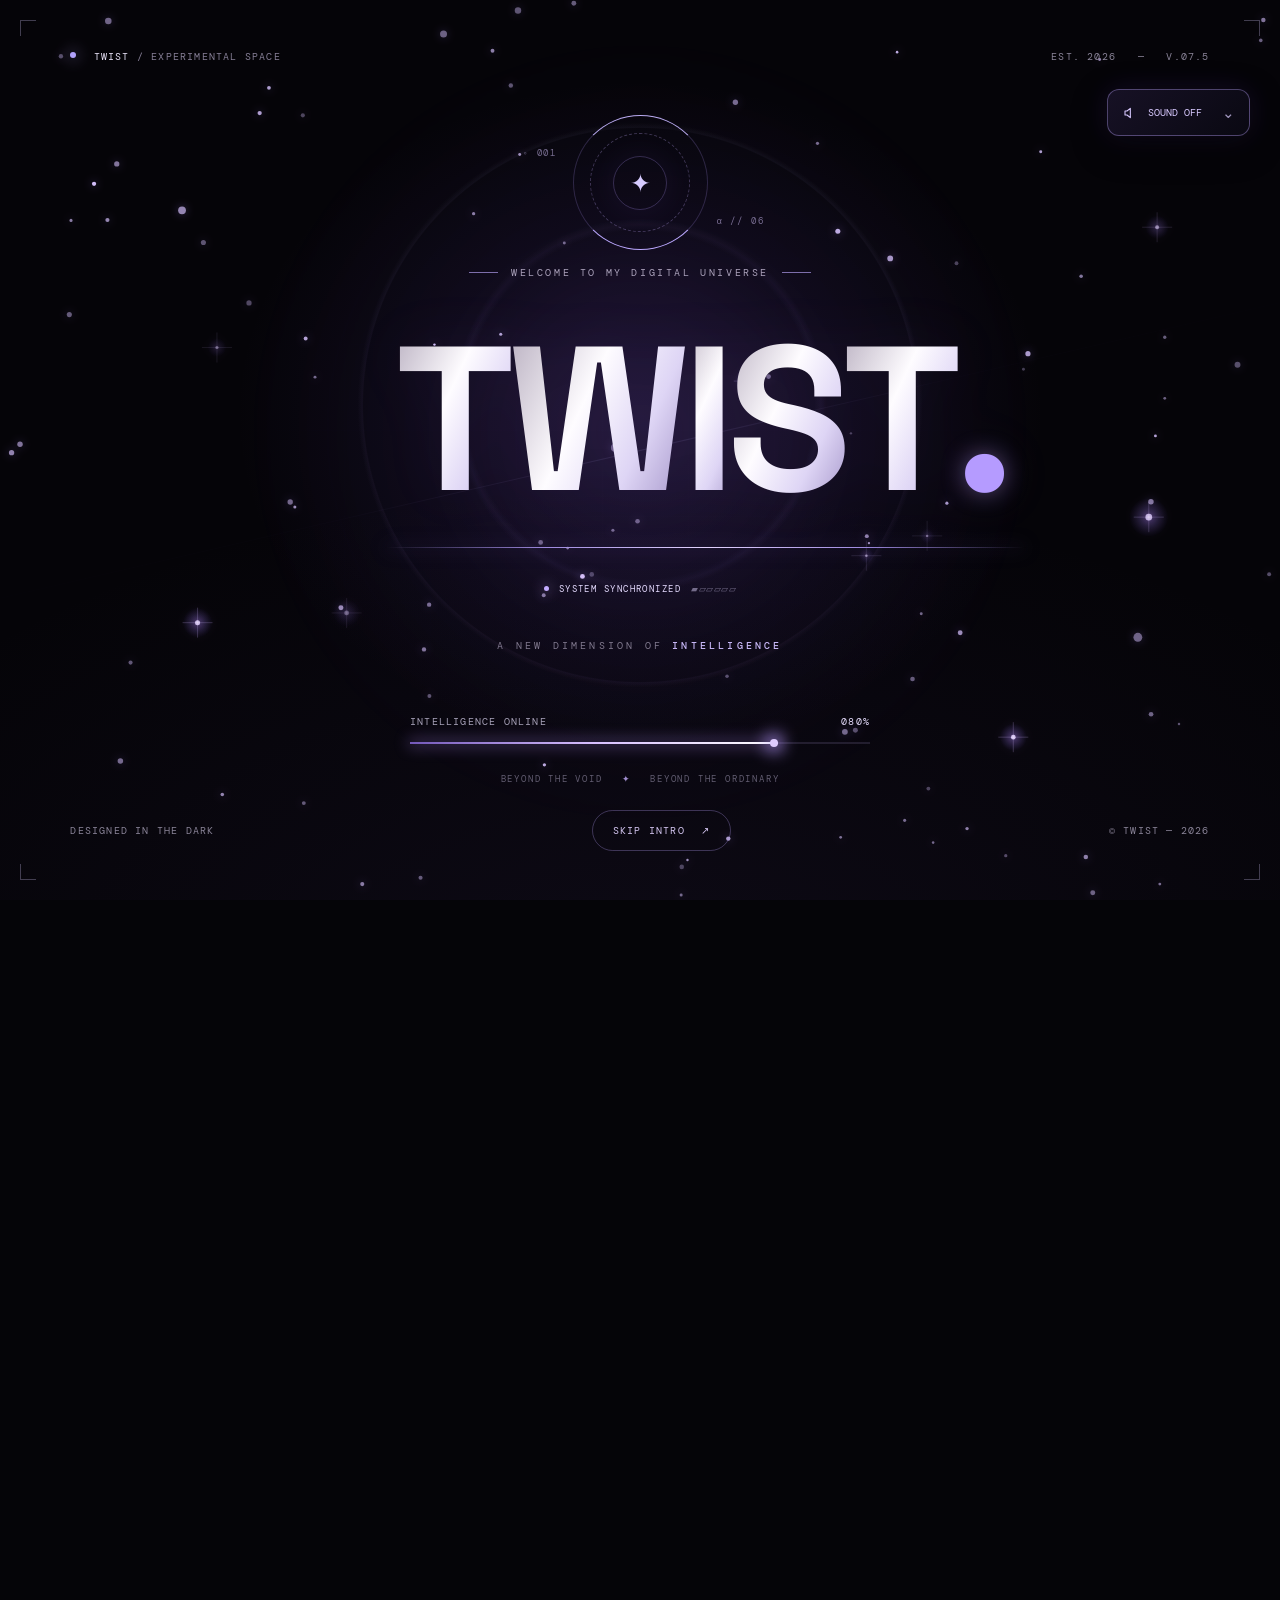
==== commit 39689396: "Start TWIST animation automatically including reduced-motion browsers" ====
--- a/index.html
+++ b/index.html
@@ -1,5 +1,5 @@
 <!doctype html>
-<html lang="en">
+<html lang="en" class="force-motion">
 <head>
 <meta charset="utf-8"><meta name="viewport" content="width=device-width, initial-scale=1"><meta name="theme-color" content="#050508"><meta name="description" content="TWIST — AI agents, automation and creative technology. An experimental digital portfolio."><title>TWIST® — Beyond the Void</title>
 <link rel="preconnect" href="https://fonts.googleapis.com"><link rel="preconnect" href="https://fonts.gstatic.com" crossorigin><link href="https://fonts.googleapis.com/css2?family=DM+Mono:wght@400;500&family=Space+Grotesk:wght@300;400;500;600;700&display=swap" rel="stylesheet">
@@ -359,7 +359,7 @@
 <div class="palette" id="palette" role="dialog" aria-modal="true" aria-label="Quick navigation"><div class="palette-box"><div class="palette-head"><span>QUICK NAVIGATION / TWIST</span><button id="closePalette" type="button">ESC</button></div><a href="#top">⌁ &nbsp; Home <small>01 ↗</small></a><a href="#work">⌁ &nbsp; Selected work <small>02 ↗</small></a><a href="#about">⌁ &nbsp; About <small>03 ↗</small></a><a href="#contact">⌁ &nbsp; Contact <small>04 ↗</small></a><a href="https://github.com/twist5202-ux" target="_blank" rel="noopener noreferrer">⌁ &nbsp; GitHub <small>EXTERNAL ↗</small></a></div></div>
 <script>
 (()=>{
-const $=id=>document.getElementById(id),reduce=matchMedia('(prefers-reduced-motion: reduce)').matches;let active=!reduce;const motionReduced=()=>reduce&&!document.documentElement.classList.contains('force-motion');if(reduce){document.body.classList.add('motion-needs-optin');$('motion').textContent='✳ MOTION OFF';$('motion').setAttribute('aria-pressed','false');}let finished=false;const loader=$('loader');const introDuration=5700;const introStages=['ESTABLISHING SIGNAL','RECONSTRUCTING IDENTITY','INTELLIGENCE ONLINE','ENTERING THE VOID'];let introRaf=0;const v7Glyphs=Array.from(loader.querySelectorAll('.v7-glyph'));const v7LetterTimes=[600,790,980,1170,1360,1550];function revealLetters(ms){v7Glyphs.forEach((el,i)=>el.classList.toggle('v7-visible',ms>=v7LetterTimes[i]));loader.classList.toggle('v7-resolved',ms>=2550);loader.classList.toggle('v7-depart',ms>=4780);}function finish(){if(finished)return;finished=true;cancelAnimationFrame(introRaf);cancelAnimationFrame(v6Raf);revealLetters(Infinity);loader.classList.add('v6-unlocking');$('loadbar').style.width='100%';$('percentage').textContent='100%';$('introStage').textContent='ACCESS GRANTED';$('v6Status').textContent='WELCOME TO TWIST';loader.classList.add('done');document.body.classList.remove('loading');document.body.classList.add('ready');/* Retain loader for replay */}$('skip').addEventListener('click',finish);let started=performance.now();function progress(now){if(finished)return;let elapsed=now-started;revealLetters(elapsed);loader.classList.toggle('v6-charged',elapsed>2950);loader.classList.toggle('v6-unlocking',elapsed>4750);$('v6Status').textContent=elapsed>4700?'ACCESS GRANTED':elapsed>3000?'SYSTEM SYNCHRONIZED':elapsed>1650?'IDENTITY CONFIRMED':'REVEALING IDENTITY';let duration=introDuration;let t=Math.min(elapsed/duration,1),e=t<.82?(.82*(1-Math.pow(1-t/.82,2.15))):(.82+(.18*(t-.82)/.18)),v=Math.min(100,Math.floor(e*100));$('loadbar').style.width=v+'%';$('percentage').textContent=String(v).padStart(3,'0')+'%';$('introStage').textContent=introStages[Math.min(3,Math.floor(t*4))];if(t<1)introRaf=requestAnimationFrame(progress);else finish()}introRaf=requestAnimationFrame(progress)
+const $=id=>document.getElementById(id),reduce=matchMedia('(prefers-reduced-motion: reduce)').matches;let active=true;const motionReduced=()=>reduce&&!document.documentElement.classList.contains('force-motion');let finished=false;const loader=$('loader');const introDuration=5700;const introStages=['ESTABLISHING SIGNAL','RECONSTRUCTING IDENTITY','INTELLIGENCE ONLINE','ENTERING THE VOID'];let introRaf=0;const v7Glyphs=Array.from(loader.querySelectorAll('.v7-glyph'));const v7LetterTimes=[600,790,980,1170,1360,1550];function revealLetters(ms){v7Glyphs.forEach((el,i)=>el.classList.toggle('v7-visible',ms>=v7LetterTimes[i]));loader.classList.toggle('v7-resolved',ms>=2550);loader.classList.toggle('v7-depart',ms>=4780);}function finish(){if(finished)return;finished=true;cancelAnimationFrame(introRaf);cancelAnimationFrame(v6Raf);revealLetters(Infinity);loader.classList.add('v6-unlocking');$('loadbar').style.width='100%';$('percentage').textContent='100%';$('introStage').textContent='ACCESS GRANTED';$('v6Status').textContent='WELCOME TO TWIST';loader.classList.add('done');document.body.classList.remove('loading');document.body.classList.add('ready');/* Retain loader for replay */}$('skip').addEventListener('click',finish);let started=performance.now();function progress(now){if(finished)return;let elapsed=now-started;revealLetters(elapsed);loader.classList.toggle('v6-charged',elapsed>2950);loader.classList.toggle('v6-unlocking',elapsed>4750);$('v6Status').textContent=elapsed>4700?'ACCESS GRANTED':elapsed>3000?'SYSTEM SYNCHRONIZED':elapsed>1650?'IDENTITY CONFIRMED':'REVEALING IDENTITY';let duration=introDuration;let t=Math.min(elapsed/duration,1),e=t<.82?(.82*(1-Math.pow(1-t/.82,2.15))):(.82+(.18*(t-.82)/.18)),v=Math.min(100,Math.floor(e*100));$('loadbar').style.width=v+'%';$('percentage').textContent=String(v).padStart(3,'0')+'%';$('introStage').textContent=introStages[Math.min(3,Math.floor(t*4))];if(t<1)introRaf=requestAnimationFrame(progress);else finish()}introRaf=requestAnimationFrame(progress)
 $('replayIntro').addEventListener('click',()=>{if(!finished)return;finished=false;cancelAnimationFrame(introRaf);loader.classList.remove('done','v6-charged','v6-unlocking','v7-resolved','v7-depart');v7Glyphs.forEach(el=>el.classList.remove('v7-visible'));$('v6Status').textContent='SYSTEM INITIALIZATION';loader.classList.add('force-intro');loader.classList.remove('intro-v5');void loader.offsetWidth;loader.classList.add('intro-v5');document.body.classList.remove('ready');document.body.classList.add('loading');$('loadbar').style.width='0%';$('percentage').textContent='000%';$('introStage').textContent=introStages[0];document.body.prepend(loader);started=performance.now();startV6Particles();introRaf=requestAnimationFrame(progress)});
 /* TWIST V6.1 - high visibility particle field with accessible static fallback. */
 const v6Canvas=$('introParticles');
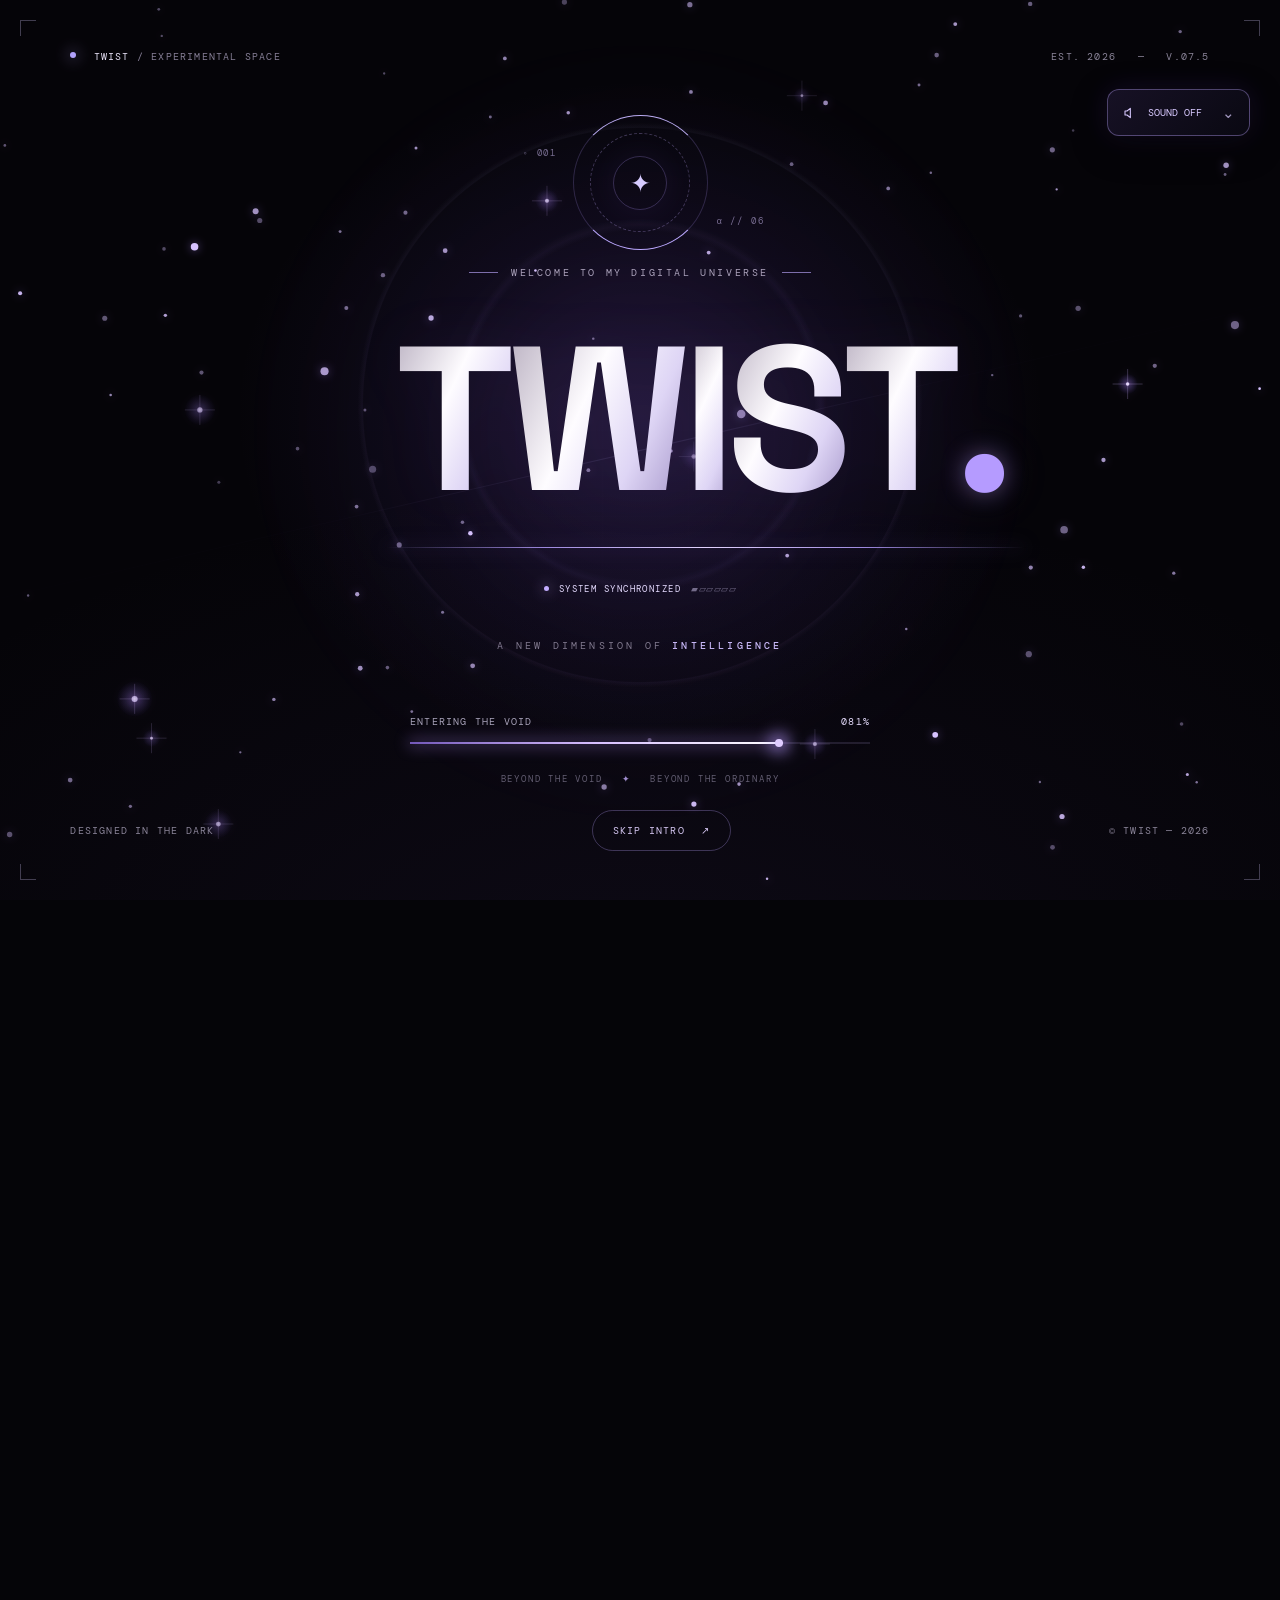
==== commit 6c4c9cec: "Replace hero T monogram with approved silver symbol only" ====
--- a/index.html
+++ b/index.html
@@ -337,7 +337,7 @@
 <canvas id="stars" aria-hidden="true"></canvas><div class="lightwash"></div><div class="vignette"></div><div class="noise"></div><div class="cursor-ring" id="cursor" aria-hidden="true"></div>
 <div class="site">
 <header class="header"><a class="logo" href="#top" aria-label="TWIST home">TWIST<b>®</b></a><div class="head-right"><span class="status"><i class="dot"></i> OPEN FOR PROJECTS</span><a href="#work">SELECTED WORK</a><button type="button" id="replayIntro" title="Play cinematic introduction again">↻ INTRO</button><button type="button" id="commandOpen" title="Open quick navigation">⌘ MENU</button></div></header>
-<main><section class="hero" id="top"><div class="grid-floor"></div><span class="side left">CREATIVE CODE · ARTIFICIAL INTELLIGENCE</span><span class="side right">TRANSMITTING FROM THE DIGITAL VOID / 2026</span><div class="hero-inner"><div class="overline">AN EXPERIMENT IN DIGITAL EXISTENCE</div><div class="orbital" id="orbital"><div class="orbit o2"></div><div class="orbit"><span class="orbit-point"></span></div><div class="orbit o3"></div><div class="avatar" aria-label="Abstract letter T profile artwork"><svg viewBox="0 0 120 120" fill="none" role="img" aria-label="T monogram"><defs><linearGradient id="chrome" x1=".1" y1=".1" x2="1" y2="1"><stop stop-color="#fff"/><stop offset=".52" stop-color="#bcb1e0"/><stop offset="1" stop-color="#756ba1"/></linearGradient></defs><path d="M16 29h88v18H70v47H50V47H16V29Z" fill="url(#chrome)"/><path d="M23 104 96 14" stroke="#d4c9fc" stroke-width=".8" opacity=".5"/></svg></div></div><h1 class="hero-title" id="glitch" data-title="TWIST.">TWIST<span class="period">.</span></h1><p class="hero-tag">@TWIST.AUTOMATION <span style="color:#5e566b">//</span> CREATIVE TECHNOLOGIST</p><p class="hero-desc">Somewhere between <strong>logic and imagination.</strong><br>Crafting intelligent systems, automation<br>and digital experiences that feel alive.</p><div class="micro-line"></div><div class="actions"><a class="action primary" href="#work">EXPLORE MY WORLD <span aria-hidden="true">↗</span></a><a class="action" href="https://github.com/twist5202-ux" target="_blank" rel="noopener noreferrer">GITHUB <span aria-hidden="true">↗</span></a><button class="action" id="share" type="button">SHARE <span aria-hidden="true">↗</span></button></div></div><a href="#work" class="scroll-hint"><i></i> SCROLL TO EXPLORE</a></section>
+<main><section class="hero" id="top"><div class="grid-floor"></div><span class="side left">CREATIVE CODE · ARTIFICIAL INTELLIGENCE</span><span class="side right">TRANSMITTING FROM THE DIGITAL VOID / 2026</span><div class="hero-inner"><div class="overline">AN EXPERIMENT IN DIGITAL EXISTENCE</div><div class="orbital" id="orbital"><div class="orbit o2"></div><div class="orbit"><span class="orbit-point"></span></div><div class="orbit o3"></div><div class="avatar" aria-label="Abstract letter T profile artwork"><img src="assets/silver-symbol.png" alt="Silver three-spiral TWIST symbol" style="display:block;width:105px;height:105px;object-fit:contain;filter:drop-shadow(0 0 15px #cbb9ff70);"></div></div><h1 class="hero-title" id="glitch" data-title="TWIST.">TWIST<span class="period">.</span></h1><p class="hero-tag">@TWIST.AUTOMATION <span style="color:#5e566b">//</span> CREATIVE TECHNOLOGIST</p><p class="hero-desc">Somewhere between <strong>logic and imagination.</strong><br>Crafting intelligent systems, automation<br>and digital experiences that feel alive.</p><div class="micro-line"></div><div class="actions"><a class="action primary" href="#work">EXPLORE MY WORLD <span aria-hidden="true">↗</span></a><a class="action" href="https://github.com/twist5202-ux" target="_blank" rel="noopener noreferrer">GITHUB <span aria-hidden="true">↗</span></a><button class="action" id="share" type="button">SHARE <span aria-hidden="true">↗</span></button></div></div><a href="#work" class="scroll-hint"><i></i> SCROLL TO EXPLORE</a></section>
 <div class="hairline"></div><section class="section" id="work"><div class="section-wrap"><div class="section-top reveal-scroll"><div><div class="section-kicker">01 / WHAT I CREATE</div><h2>Selected <em>work.</em></h2></div><p class="section-intro">A collection of systems, experiments and ideas built to make technology work harder and smarter.</p></div><div class="work-grid">
 <a class="work-card featured reveal-scroll" href="https://twist5202-ux.github.io/automation/" target="_blank" rel="noopener noreferrer"><div class="work-num"><span>01 / AUTOMATION</span><span class="work-arrow">↗</span></div><div class="work-art"><svg viewBox="0 0 360 170" fill="none" aria-hidden="true"><g stroke="#b5a0e0" stroke-width="1.5" opacity=".7"><path d="M58 84h83m79 0h83M180 43v82" stroke-dasharray="5 6"/><rect x="134" y="43" width="92" height="82" rx="15" fill="#6b529a16"/><rect x="20" y="62" width="75" height="45" rx="10"/><rect x="265" y="62" width="75" height="45" rx="10"/><circle cx="180" cy="84" r="24"/><path d="m172 84 6 6 13-15" stroke="#e8dcff" stroke-width="3"/></g><circle cx="180" cy="84" r="64" stroke="#9986d1" stroke-opacity=".22" stroke-dasharray="3 8"/></svg></div><div class="work-copy"><div class="work-category">WORKFLOW / INTELLIGENCE</div><h3>Automation Studio</h3><p>Custom workflows, smart connections and systems that scale.</p></div></a>
 <a class="work-card reveal-scroll" href="https://github.com/twist5202-ux" target="_blank" rel="noopener noreferrer"><div class="work-num"><span>02 / AI SYSTEMS</span><span class="work-arrow">↗</span></div><div class="work-art"><svg viewBox="0 0 300 160" fill="none" aria-hidden="true"><circle cx="150" cy="80" r="47" stroke="#9985d6"/><circle cx="150" cy="80" r="30" stroke="#d1beff" opacity=".65"/><g stroke="#bcb1ee" stroke-opacity=".66"><path d="M150 10v40m0 60v40M80 80h40m60 0h40M100 30l30 30m40 40 30 30m0-100-30 30m-40 40-30 30"/></g><circle cx="150" cy="80" r="8" fill="#e4d5ff"/></svg></div><div class="work-copy"><div class="work-category">AGENTS / INTEGRATION</div><h3>AI Agents</h3><p>Digital assistants designed for real-world tasks.</p></div></a>
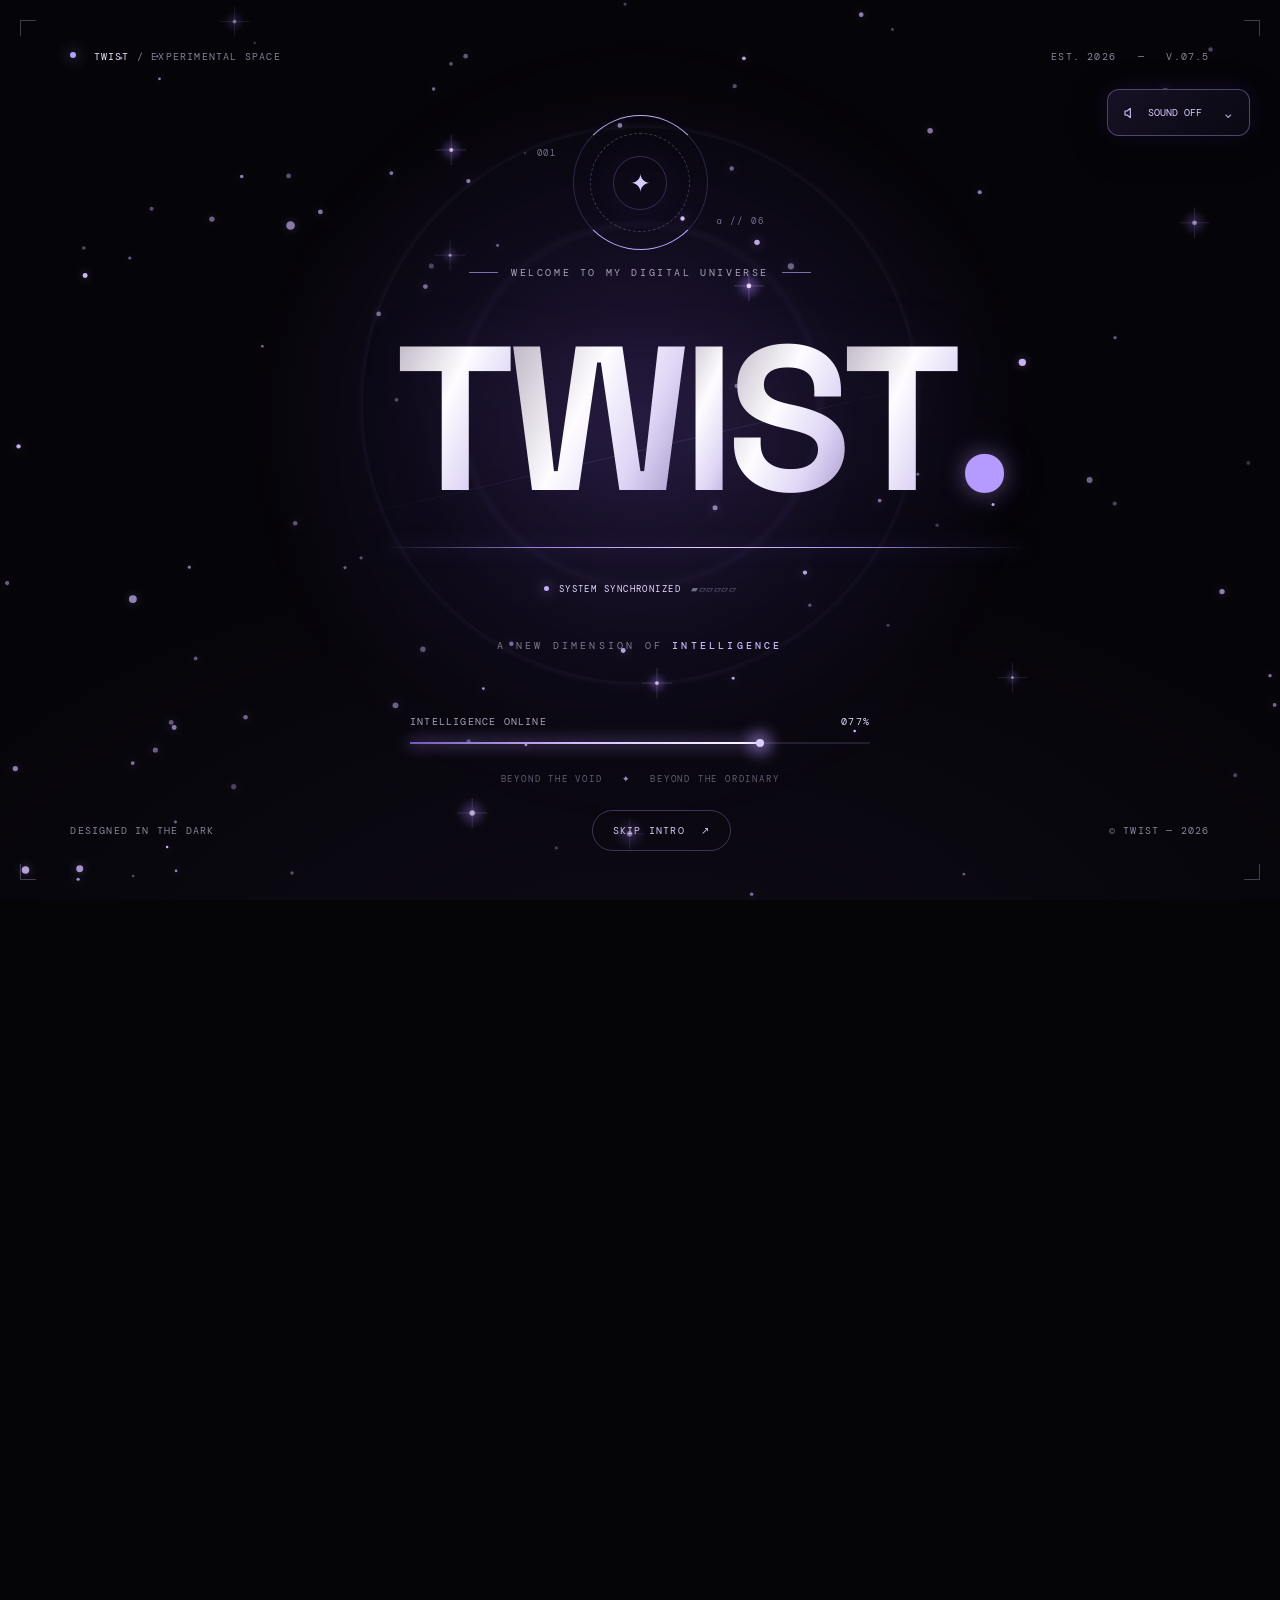
==== commit ea2bc66a: "Refresh Pages deployment for approved TWIST spiral emblem" ====
--- a/index.html
+++ b/index.html
@@ -337,7 +337,7 @@
 <canvas id="stars" aria-hidden="true"></canvas><div class="lightwash"></div><div class="vignette"></div><div class="noise"></div><div class="cursor-ring" id="cursor" aria-hidden="true"></div>
 <div class="site">
 <header class="header"><a class="logo" href="#top" aria-label="TWIST home">TWIST<b>®</b></a><div class="head-right"><span class="status"><i class="dot"></i> OPEN FOR PROJECTS</span><a href="#work">SELECTED WORK</a><button type="button" id="replayIntro" title="Play cinematic introduction again">↻ INTRO</button><button type="button" id="commandOpen" title="Open quick navigation">⌘ MENU</button></div></header>
-<main><section class="hero" id="top"><div class="grid-floor"></div><span class="side left">CREATIVE CODE · ARTIFICIAL INTELLIGENCE</span><span class="side right">TRANSMITTING FROM THE DIGITAL VOID / 2026</span><div class="hero-inner"><div class="overline">AN EXPERIMENT IN DIGITAL EXISTENCE</div><div class="orbital" id="orbital"><div class="orbit o2"></div><div class="orbit"><span class="orbit-point"></span></div><div class="orbit o3"></div><div class="avatar" aria-label="Abstract letter T profile artwork"><img src="assets/silver-symbol.png" alt="Silver three-spiral TWIST symbol" style="display:block;width:105px;height:105px;object-fit:contain;filter:drop-shadow(0 0 15px #cbb9ff70);"></div></div><h1 class="hero-title" id="glitch" data-title="TWIST.">TWIST<span class="period">.</span></h1><p class="hero-tag">@TWIST.AUTOMATION <span style="color:#5e566b">//</span> CREATIVE TECHNOLOGIST</p><p class="hero-desc">Somewhere between <strong>logic and imagination.</strong><br>Crafting intelligent systems, automation<br>and digital experiences that feel alive.</p><div class="micro-line"></div><div class="actions"><a class="action primary" href="#work">EXPLORE MY WORLD <span aria-hidden="true">↗</span></a><a class="action" href="https://github.com/twist5202-ux" target="_blank" rel="noopener noreferrer">GITHUB <span aria-hidden="true">↗</span></a><button class="action" id="share" type="button">SHARE <span aria-hidden="true">↗</span></button></div></div><a href="#work" class="scroll-hint"><i></i> SCROLL TO EXPLORE</a></section>
+<main><section class="hero" id="top"><div class="grid-floor"></div><span class="side left">CREATIVE CODE · ARTIFICIAL INTELLIGENCE</span><span class="side right">TRANSMITTING FROM THE DIGITAL VOID / 2026</span><div class="hero-inner"><div class="overline">AN EXPERIMENT IN DIGITAL EXISTENCE</div><div class="orbital" id="orbital"><div class="orbit o2"></div><div class="orbit"><span class="orbit-point"></span></div><div class="orbit o3"></div><div class="avatar" aria-label="TWIST silver spiral emblem"><img src="assets/silver-symbol.png" alt="Silver three-spiral TWIST symbol" style="display:block;width:105px;height:105px;object-fit:contain;filter:drop-shadow(0 0 15px #cbb9ff70);"></div></div><h1 class="hero-title" id="glitch" data-title="TWIST.">TWIST<span class="period">.</span></h1><p class="hero-tag">@TWIST.AUTOMATION <span style="color:#5e566b">//</span> CREATIVE TECHNOLOGIST</p><p class="hero-desc">Somewhere between <strong>logic and imagination.</strong><br>Crafting intelligent systems, automation<br>and digital experiences that feel alive.</p><div class="micro-line"></div><div class="actions"><a class="action primary" href="#work">EXPLORE MY WORLD <span aria-hidden="true">↗</span></a><a class="action" href="https://github.com/twist5202-ux" target="_blank" rel="noopener noreferrer">GITHUB <span aria-hidden="true">↗</span></a><button class="action" id="share" type="button">SHARE <span aria-hidden="true">↗</span></button></div></div><a href="#work" class="scroll-hint"><i></i> SCROLL TO EXPLORE</a></section>
 <div class="hairline"></div><section class="section" id="work"><div class="section-wrap"><div class="section-top reveal-scroll"><div><div class="section-kicker">01 / WHAT I CREATE</div><h2>Selected <em>work.</em></h2></div><p class="section-intro">A collection of systems, experiments and ideas built to make technology work harder and smarter.</p></div><div class="work-grid">
 <a class="work-card featured reveal-scroll" href="https://twist5202-ux.github.io/automation/" target="_blank" rel="noopener noreferrer"><div class="work-num"><span>01 / AUTOMATION</span><span class="work-arrow">↗</span></div><div class="work-art"><svg viewBox="0 0 360 170" fill="none" aria-hidden="true"><g stroke="#b5a0e0" stroke-width="1.5" opacity=".7"><path d="M58 84h83m79 0h83M180 43v82" stroke-dasharray="5 6"/><rect x="134" y="43" width="92" height="82" rx="15" fill="#6b529a16"/><rect x="20" y="62" width="75" height="45" rx="10"/><rect x="265" y="62" width="75" height="45" rx="10"/><circle cx="180" cy="84" r="24"/><path d="m172 84 6 6 13-15" stroke="#e8dcff" stroke-width="3"/></g><circle cx="180" cy="84" r="64" stroke="#9986d1" stroke-opacity=".22" stroke-dasharray="3 8"/></svg></div><div class="work-copy"><div class="work-category">WORKFLOW / INTELLIGENCE</div><h3>Automation Studio</h3><p>Custom workflows, smart connections and systems that scale.</p></div></a>
 <a class="work-card reveal-scroll" href="https://github.com/twist5202-ux" target="_blank" rel="noopener noreferrer"><div class="work-num"><span>02 / AI SYSTEMS</span><span class="work-arrow">↗</span></div><div class="work-art"><svg viewBox="0 0 300 160" fill="none" aria-hidden="true"><circle cx="150" cy="80" r="47" stroke="#9985d6"/><circle cx="150" cy="80" r="30" stroke="#d1beff" opacity=".65"/><g stroke="#bcb1ee" stroke-opacity=".66"><path d="M150 10v40m0 60v40M80 80h40m60 0h40M100 30l30 30m40 40 30 30m0-100-30 30m-40 40-30 30"/></g><circle cx="150" cy="80" r="8" fill="#e4d5ff"/></svg></div><div class="work-copy"><div class="work-category">AGENTS / INTEGRATION</div><h3>AI Agents</h3><p>Digital assistants designed for real-world tasks.</p></div></a>
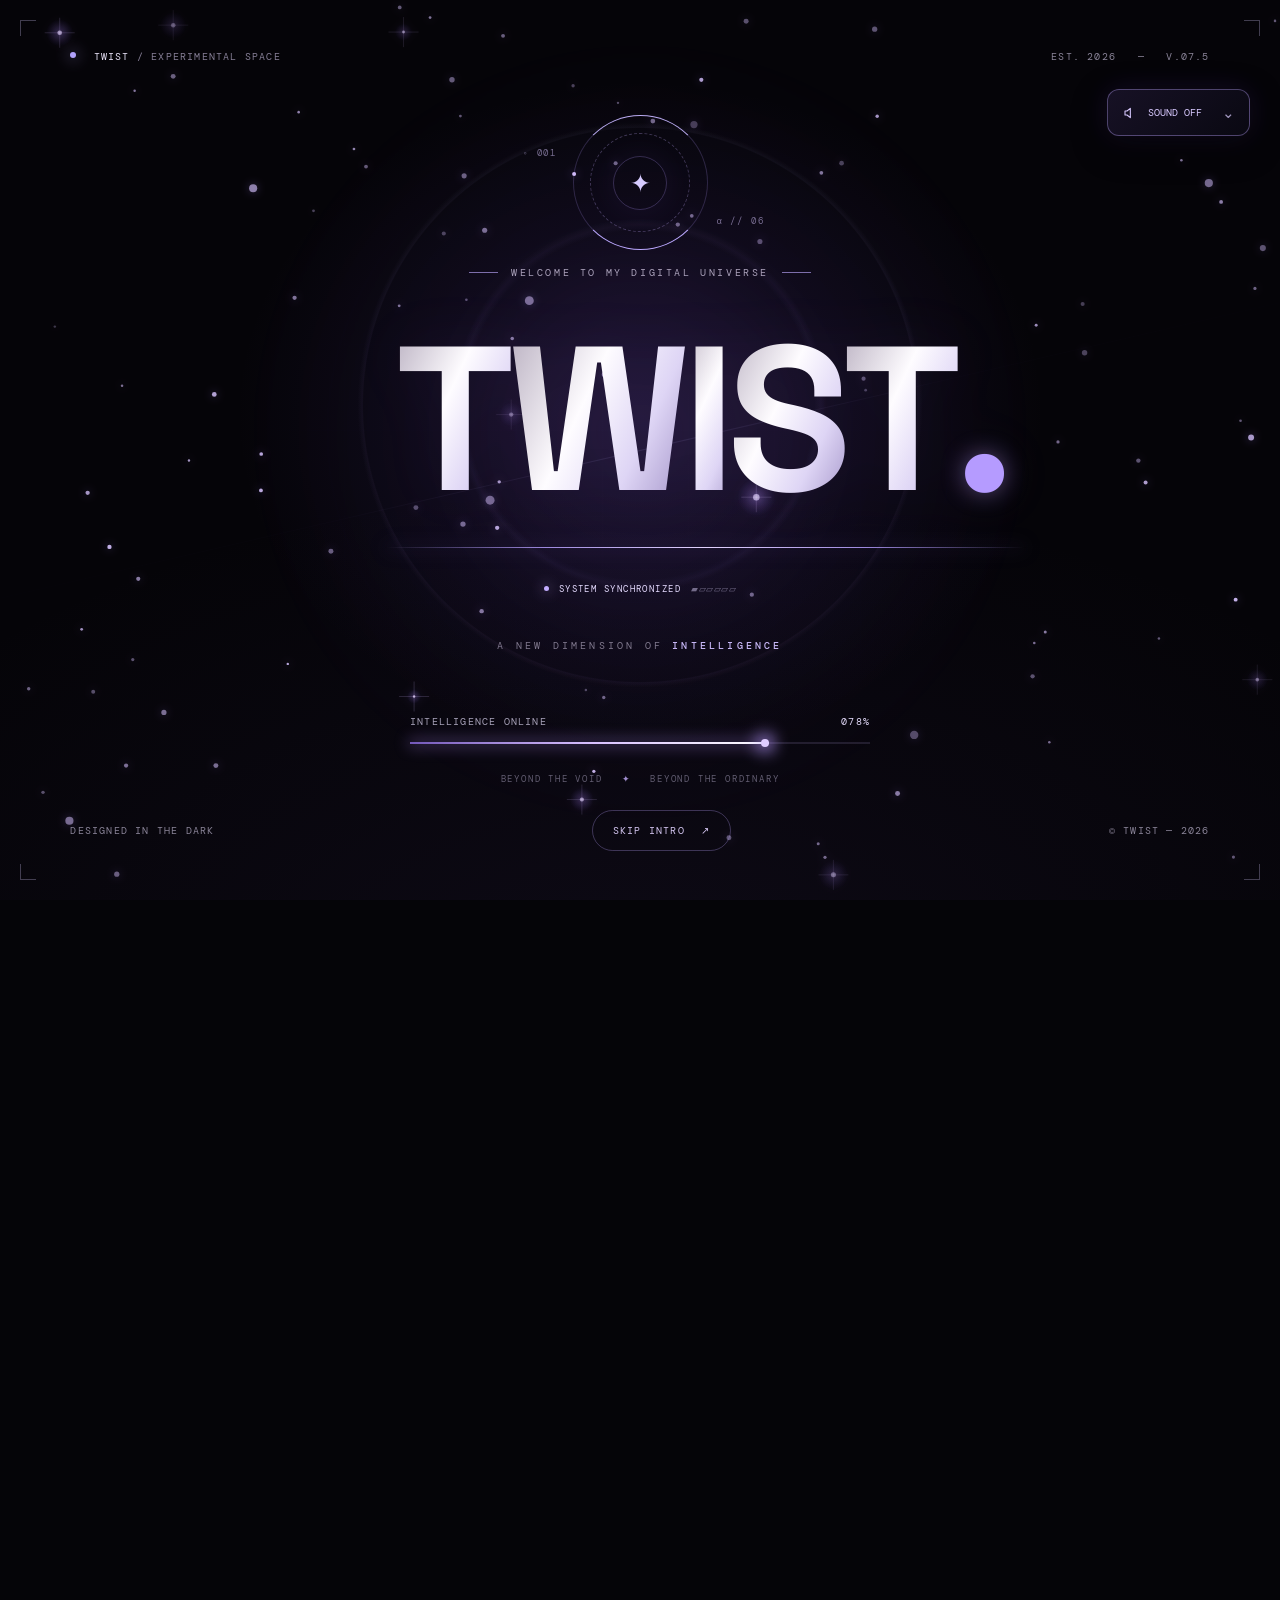
==== commit 4f44147a: "Add Web3 and 3D Artist to TWIST skills" ====
--- a/index.html
+++ b/index.html
@@ -343,7 +343,7 @@
 <a class="work-card reveal-scroll" href="https://github.com/twist5202-ux" target="_blank" rel="noopener noreferrer"><div class="work-num"><span>02 / AI SYSTEMS</span><span class="work-arrow">↗</span></div><div class="work-art"><svg viewBox="0 0 300 160" fill="none" aria-hidden="true"><circle cx="150" cy="80" r="47" stroke="#9985d6"/><circle cx="150" cy="80" r="30" stroke="#d1beff" opacity=".65"/><g stroke="#bcb1ee" stroke-opacity=".66"><path d="M150 10v40m0 60v40M80 80h40m60 0h40M100 30l30 30m40 40 30 30m0-100-30 30m-40 40-30 30"/></g><circle cx="150" cy="80" r="8" fill="#e4d5ff"/></svg></div><div class="work-copy"><div class="work-category">AGENTS / INTEGRATION</div><h3>AI Agents</h3><p>Digital assistants designed for real-world tasks.</p></div></a>
 <a class="work-card reveal-scroll" href="#about"><div class="work-num"><span>03 / CREATIVE TECH</span><span class="work-arrow">↗</span></div><div class="work-art"><svg viewBox="0 0 300 160" fill="none" aria-hidden="true"><g stroke="#ab9adc" opacity=".65"><path d="m150 11 72 43v73l-72 34-72-34V54z"/><path d="m150 11 0 77 72-34M150 88 78 54m72 34v73"/><path d="M113 67 150 46l37 21v39l-37 20-37-20z" stroke-dasharray="4 5"/></g><circle cx="150" cy="88" r="7" fill="#c3b0ff"/></svg></div><div class="work-copy"><div class="work-category">DESIGN / EXPERIMENTS</div><h3>Digital Experiences</h3><p>Minimal aesthetics with unexpected interaction.</p></div></a>
 </div></div></section>
-<div class="hairline"></div><section class="section" id="about"><div class="section-wrap about"><div class="reveal-scroll"><div class="section-kicker">02 / BEHIND THE SCREEN</div><div class="about-big">Not just code.<br><span>A different way</span><br>to build.</div></div><div class="reveal-scroll"><p class="about-detail">I work across AI engineering, machine learning, deep learning, automation and visual design. I believe the best digital experiences are not only functional — they have a character of their own.</p><div class="skills"><span>AI ENGINEER</span><span>MACHINE LEARNING (ML) ENGINEER</span><span>DEEP LEARNING ENGINEER</span><span>AI AUTOMATION</span><span>AGENT SYSTEMS</span><span>n8n</span><span>WEB EXPERIENCES</span><span>CREATIVE DESIGN</span></div></div></div></section>
+<div class="hairline"></div><section class="section" id="about"><div class="section-wrap about"><div class="reveal-scroll"><div class="section-kicker">02 / BEHIND THE SCREEN</div><div class="about-big">Not just code.<br><span>A different way</span><br>to build.</div></div><div class="reveal-scroll"><p class="about-detail">I work across AI engineering, machine learning, deep learning, automation and visual design. I believe the best digital experiences are not only functional — they have a character of their own.</p><div class="skills"><span>AI ENGINEER</span><span>MACHINE LEARNING (ML) ENGINEER</span><span>DEEP LEARNING ENGINEER</span><span>AI AUTOMATION</span><span>AGENT SYSTEMS</span><span>n8n</span><span>WEB EXPERIENCES</span><span>CREATIVE DESIGN</span><span>WEB3</span><span>3D ARTIST</span></div></div></div></section>
 <div class="hairline"></div><section class="contact" id="contact"><div class="section-kicker reveal-scroll">03 / INITIATE A CONNECTION</div><h2 class="reveal-scroll">Let's create<span style="color:#9883d8">.</span></h2><p class="reveal-scroll">Have an idea worth bringing to life? Let's build something extraordinary together.</p><div class="actions reveal-scroll"><a class="action primary" href="https://twist5202-ux.github.io/automation/" target="_blank" rel="noopener noreferrer">VISIT MY STUDIO ↗</a><a class="action" href="https://github.com/twist5202-ux" target="_blank" rel="noopener noreferrer">FIND ME ON GITHUB ↗</a></div><div class="discord-contact reveal-scroll">
 <button type="button" class="discord-icon" id="discordContact" aria-label="Copy Discord username twistti" title="Copy Discord username: twistti">
 <svg viewBox="0 0 24 24" width="29" height="29" fill="currentColor" aria-hidden="true" focusable="false"><path d="M20.317 4.37a19.79 19.79 0 0 0-4.885-1.515.074.074 0 0 0-.078.037 14.16 14.16 0 0 0-.608 1.25 18.27 18.27 0 0 0-5.488 0 12.64 12.64 0 0 0-.616-1.25.077.077 0 0 0-.078-.037A19.736 19.736 0 0 0 3.679 4.37a.07.07 0 0 0-.032.027C.533 9.046-.321 13.58.099 18.058a.082.082 0 0 0 .031.056 19.9 19.9 0 0 0 5.994 3.03.078.078 0 0 0 .084-.028c.461-.63.872-1.295 1.226-1.994a.076.076 0 0 0-.042-.106 13.11 13.11 0 0 1-1.872-.891.077.077 0 0 1-.007-.128c.126-.094.252-.192.372-.291a.074.074 0 0 1 .077-.01c3.928 1.793 8.18 1.793 12.062 0a.074.074 0 0 1 .079.009c.12.099.245.198.372.293a.077.077 0 0 1-.007.128c-.578.348-1.2.647-1.873.891a.077.077 0 0 0-.041.107c.36.698.771 1.363 1.225 1.993a.076.076 0 0 0 .084.029 19.964 19.964 0 0 0 6.002-3.03.077.077 0 0 0 .031-.054c.501-5.177-.838-9.674-3.548-13.661a.061.061 0 0 0-.031-.029zM8.02 15.331c-1.183 0-2.158-1.085-2.158-2.42 0-1.334.955-2.42 2.158-2.42 1.211 0 2.178 1.096 2.178 2.42 0 1.335-.955 2.42-2.178 2.42zm7.975 0c-1.183 0-2.158-1.085-2.158-2.42 0-1.334.955-2.42 2.158-2.42 1.211 0 2.178 1.096 2.178 2.42 0 1.335-.955 2.42-2.178 2.42z"/></svg>
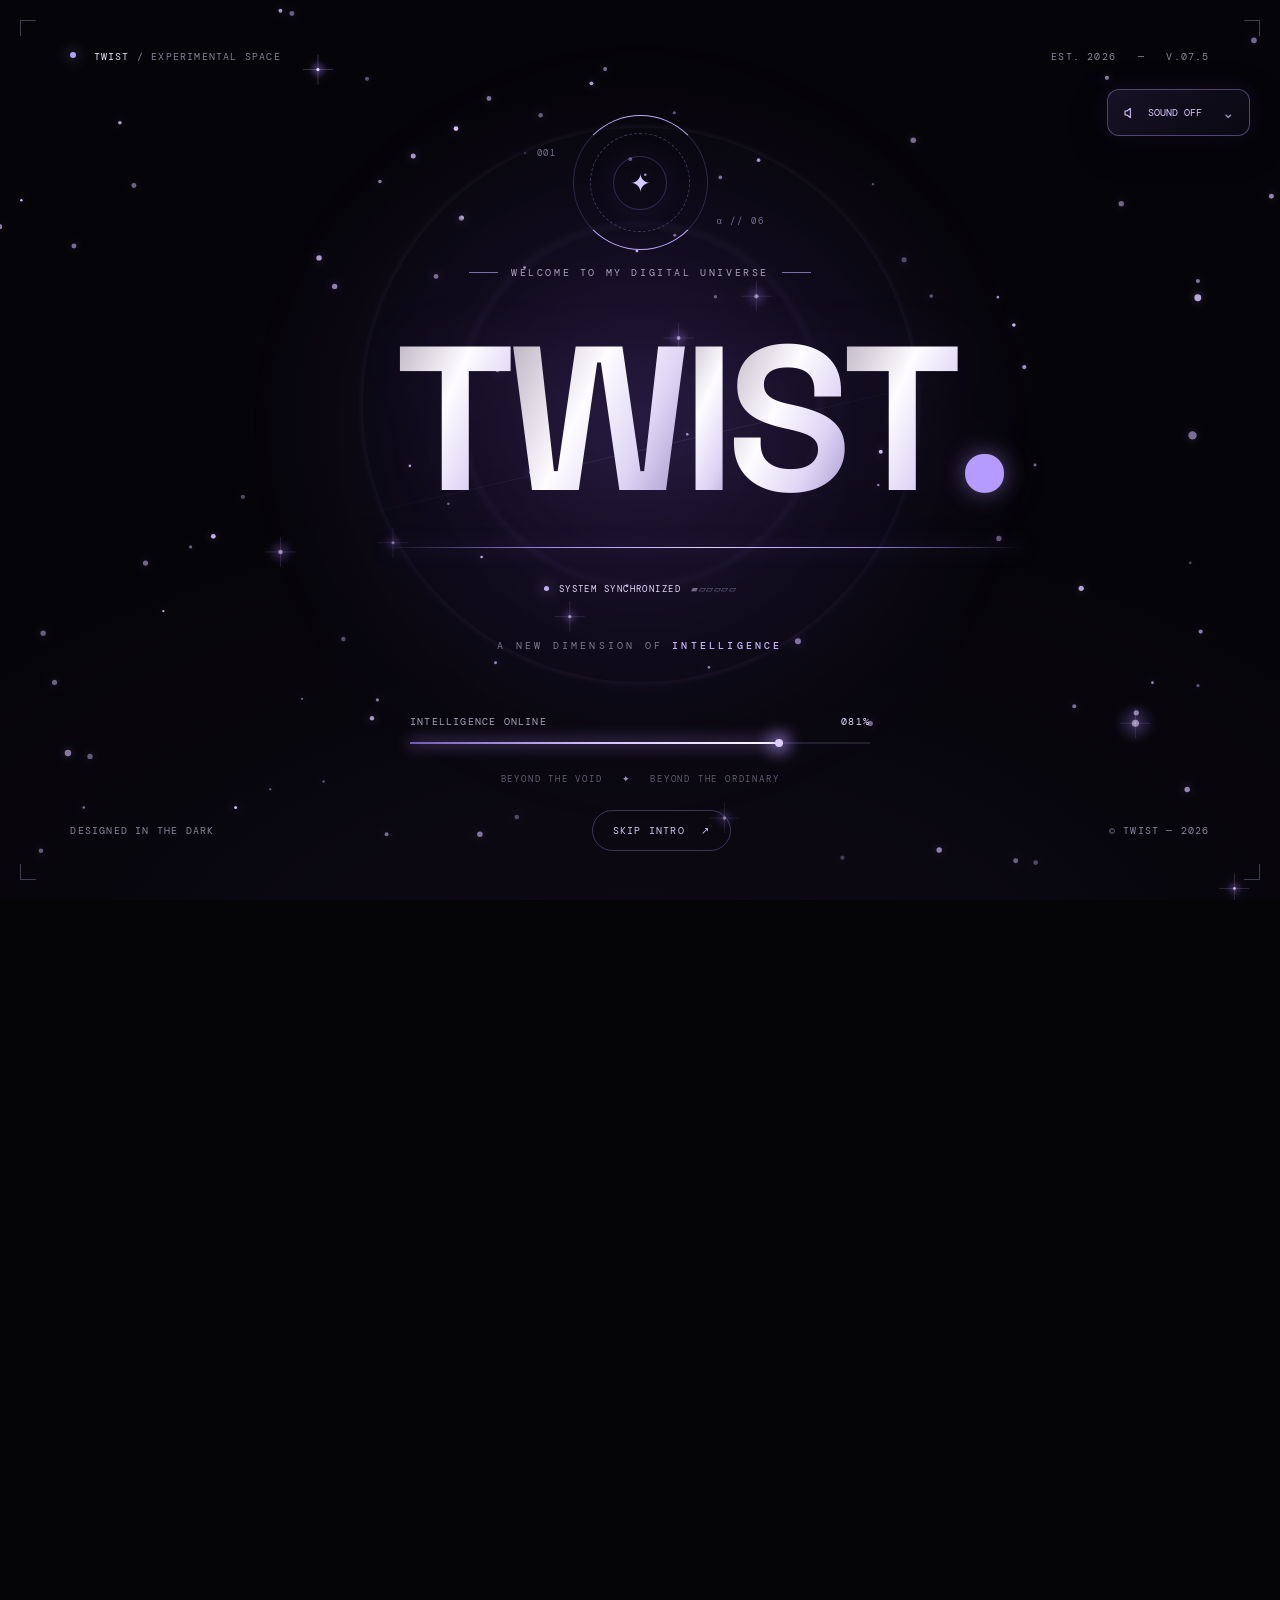
==== commit 6c1f27da: "Integrate animated Creative Archive into TWIST profile with concept gallery" ====
--- a/index.html
+++ b/index.html
@@ -304,7 +304,47 @@
 @media(max-width:620px){body.motion-needs-optin #motion{bottom:16px;left:15px;padding:12px}}
 </style>
 <link rel="stylesheet" href="./dark-cyberpunk-audio.css">
-</head>
+<style id="twist-creative-archive-styles">
+/* TWIST / Creative Archive -- scoped to new gallery */
+.creative-preview{position:relative;isolation:isolate;overflow:hidden;background:radial-gradient(ellipse 45% 34% at 85% 18%,rgba(120,65,195,.10),transparent 80%),radial-gradient(ellipse 52% 45% at 5% 90%,rgba(74,42,128,.11),transparent 85%)}
+.creative-preview::before{content:"";position:absolute;width:340px;height:340px;right:-150px;top:14%;pointer-events:none;opacity:.28;filter:blur(70px);background:#7043b1;border-radius:100%;animation:caOrb 17s ease-in-out infinite alternate}
+@keyframes caOrb{0%{transform:translate3d(-35px,-30px,0) scale(.85)}100%{transform:translate3d(35px,70px,0) scale(1.12)}}
+.ca-lead{margin:34px 0 28px;display:flex;align-items:center;justify-content:space-between;gap:24px;flex-wrap:wrap}
+.ca-label{font:11px 'DM Mono',monospace;color:#c0b3d5;letter-spacing:.13em;text-transform:uppercase}
+.ca-lead-note{font:11px 'DM Mono',monospace;color:#91849f;letter-spacing:.04em}
+.ca-controls{display:flex;gap:8px;flex-wrap:wrap;margin:0 0 28px}
+.ca-control{appearance:none;cursor:pointer;border:1px solid rgba(192,160,239,.25);background:#17121f;color:#d5cbe4;border-radius:999px;padding:11px 19px;font:11px 'DM Mono',monospace;letter-spacing:.03em;transition:background .3s,border-color .3s,box-shadow .3s,transform .3s}
+.ca-control:hover{transform:translateY(-2px);border-color:#a88ad5}
+.ca-control[aria-pressed=true]{background:#7655a8;color:#fff;border-color:#c09deb;box-shadow:0 0 22px #9e6cde50}
+.ca-grid{display:grid;grid-template-columns:repeat(3,minmax(0,1fr));gap:16px;perspective:1100px}
+.ca-card{appearance:none;border:1px solid #b99cdf28;border-radius:17px;overflow:hidden;min-width:0;cursor:pointer;position:relative;background:#1b1328;padding:0;aspect-ratio:1.29/1;display:block;transform-style:preserve-3d;transition:transform .38s cubic-bezier(.2,.7,.2,1),box-shadow .4s,border-color .4s;text-align:left}
+.ca-card::after{content:"";position:absolute;inset:0;pointer-events:none;background:linear-gradient(145deg,transparent 25%,rgba(255,255,255,.085) 49%,transparent 66%);transform:translateX(-150%);transition:transform .8s ease}
+.ca-card:hover{border-color:#bf93ed85;box-shadow:0 18px 45px #0009,0 0 30px #a779d020}
+.ca-card:hover::after{transform:translateX(150%)}
+.ca-card img{display:block;width:100%;height:100%;object-fit:cover;transition:transform .8s cubic-bezier(.2,.7,.2,1);filter:saturate(1.05)}
+.ca-card:hover img{transform:scale(1.055)}
+.ca-card-shade{position:absolute;inset:24% 0 0;background:linear-gradient(0deg,rgba(7,5,14,.88),transparent 88%);pointer-events:none}
+.ca-card-meta{position:absolute;left:20px;right:18px;bottom:17px;display:flex;align-items:end;justify-content:space-between;gap:8px;z-index:2}
+.ca-card-tag{display:inline-block;color:#dfcef4;letter-spacing:.15em;font:9px 'DM Mono',monospace;text-transform:uppercase;margin-bottom:7px}
+.ca-card-title{display:block;color:#fff;font:500 clamp(17px,1.8vw,25px)/1.08 'Inter',sans-serif;letter-spacing:-.045em}
+.ca-card-arrow{display:grid;place-items:center;flex-shrink:0;width:33px;height:33px;border:1px solid #ffffff70;border-radius:50%;font:17px sans-serif;color:#fff;transition:transform .35s,background .35s}
+.ca-card:hover .ca-card-arrow{transform:rotate(45deg);background:#a87cda}
+.ca-card[hidden]{display:none!important}
+.ca-more{display:flex;align-items:center;justify-content:center;gap:14px;width:max-content;max-width:100%;margin:35px auto 0;padding:15px 26px;border:1px solid #af82e5;border-radius:999px;color:#e7d3ff;text-decoration:none;font:11px 'DM Mono',monospace;letter-spacing:.08em;transition:transform .3s,box-shadow .3s,background .3s}
+.ca-more:hover{transform:translateY(-3px);background:#72509d55;box-shadow:0 0 29px #ac80df4d}
+.ca-footer-note{font:10px 'DM Mono',monospace;color:#8f869d;text-align:center;line-height:1.8;margin:17px 0 0}
+.ca-lightbox{display:none;position:fixed;inset:0;z-index:100000;background:rgba(6,4,13,.94);backdrop-filter:blur(21px);padding:65px 22px 28px;align-items:center;justify-content:center;flex-direction:column}
+.ca-lightbox[aria-hidden=false]{display:flex;animation:caFade .22s ease}
+@keyframes caFade{from{opacity:0}to{opacity:1}}
+.ca-lightbox img{max-width:min(92vw,1100px);max-height:73vh;width:auto;height:auto;object-fit:contain;border-radius:10px;box-shadow:0 25px 80px #000b}
+.ca-lightbox-title{margin-top:18px;color:#e8def3;font:14px 'DM Mono',monospace;text-align:center}
+.ca-lightbox-close{position:absolute;right:clamp(20px,5vw,76px);top:24px;cursor:pointer;width:42px;height:42px;background:#1a1024;border:1px solid #b697d1a8;color:white;border-radius:50%;font-size:24px;line-height:40px}
+.ca-enhanced .ca-card:not(.ca-in){opacity:0;transform:translateY(38px)}
+.ca-enhanced .ca-card.ca-in{opacity:1;transform:translateY(0);transition:opacity .85s ease,transform .85s cubic-bezier(.22,.7,.2,1),box-shadow .4s,border-color .4s}
+@media(max-width:920px){.ca-grid{grid-template-columns:repeat(2,minmax(0,1fr))}}
+@media(max-width:560px){.ca-grid{grid-template-columns:repeat(2,minmax(0,1fr));gap:9px}.ca-card{border-radius:12px;aspect-ratio:.9/1}.ca-card-meta{left:12px;right:10px;bottom:12px}.ca-card-tag{font-size:8px;letter-spacing:.05em}.ca-card-title{font-size:15px}.ca-card-arrow{width:25px;height:25px;font-size:14px}.ca-controls{gap:7px}.ca-control{padding:9px 11px;font-size:10px}.ca-lead{margin:20px 0}.ca-more{font-size:10px}.creative-preview::before{opacity:.1}}
+@media(prefers-reduced-motion:reduce){.creative-preview::before{animation:none}.ca-card,.ca-card img,.ca-control,.ca-card::after{transition:none!important}.ca-enhanced .ca-card:not(.ca-in){opacity:1;transform:none}}
+</style></head>
 <body class="loading">
 <div class="loader intro-v5 intro-v6 intro-v7" id="loader" role="status" aria-label="TWIST cinematic introduction">
 <div class="v5-atmosphere"></div><div class="v5-grid"></div><div class="v5-aura"></div><div class="v5-scan"></div>
@@ -336,15 +376,21 @@
 </div>
 <canvas id="stars" aria-hidden="true"></canvas><div class="lightwash"></div><div class="vignette"></div><div class="noise"></div><div class="cursor-ring" id="cursor" aria-hidden="true"></div>
 <div class="site">
-<header class="header"><a class="logo" href="#top" aria-label="TWIST home">TWIST<b>®</b></a><div class="head-right"><span class="status"><i class="dot"></i> OPEN FOR PROJECTS</span><a href="#work">SELECTED WORK</a><button type="button" id="replayIntro" title="Play cinematic introduction again">↻ INTRO</button><button type="button" id="commandOpen" title="Open quick navigation">⌘ MENU</button></div></header>
+<header class="header"><a class="logo" href="#top" aria-label="TWIST home">TWIST<b>®</b></a><div class="head-right"><span class="status"><i class="dot"></i> OPEN FOR PROJECTS</span><a href="#work">SELECTED WORK</a><a href="#creative">DESIGN ARCHIVE</a><button type="button" id="replayIntro" title="Play cinematic introduction again">↻ INTRO</button><button type="button" id="commandOpen" title="Open quick navigation">⌘ MENU</button></div></header>
 <main><section class="hero" id="top"><div class="grid-floor"></div><span class="side left">CREATIVE CODE · ARTIFICIAL INTELLIGENCE</span><span class="side right">TRANSMITTING FROM THE DIGITAL VOID / 2026</span><div class="hero-inner"><div class="overline">AN EXPERIMENT IN DIGITAL EXISTENCE</div><div class="orbital" id="orbital"><div class="orbit o2"></div><div class="orbit"><span class="orbit-point"></span></div><div class="orbit o3"></div><div class="avatar" aria-label="TWIST silver spiral emblem"><img src="assets/silver-symbol.png" alt="Silver three-spiral TWIST symbol" style="display:block;width:105px;height:105px;object-fit:contain;filter:drop-shadow(0 0 15px #cbb9ff70);"></div></div><h1 class="hero-title" id="glitch" data-title="TWIST.">TWIST<span class="period">.</span></h1><p class="hero-tag">@TWIST.AUTOMATION <span style="color:#5e566b">//</span> CREATIVE TECHNOLOGIST</p><p class="hero-desc">Somewhere between <strong>logic and imagination.</strong><br>Crafting intelligent systems, automation<br>and digital experiences that feel alive.</p><div class="micro-line"></div><div class="actions"><a class="action primary" href="#work">EXPLORE MY WORLD <span aria-hidden="true">↗</span></a><a class="action" href="https://github.com/twist5202-ux" target="_blank" rel="noopener noreferrer">GITHUB <span aria-hidden="true">↗</span></a><button class="action" id="share" type="button">SHARE <span aria-hidden="true">↗</span></button></div></div><a href="#work" class="scroll-hint"><i></i> SCROLL TO EXPLORE</a></section>
 <div class="hairline"></div><section class="section" id="work"><div class="section-wrap"><div class="section-top reveal-scroll"><div><div class="section-kicker">01 / WHAT I CREATE</div><h2>Selected <em>work.</em></h2></div><p class="section-intro">A collection of systems, experiments and ideas built to make technology work harder and smarter.</p></div><div class="work-grid">
 <a class="work-card featured reveal-scroll" href="https://twist5202-ux.github.io/automation/" target="_blank" rel="noopener noreferrer"><div class="work-num"><span>01 / AUTOMATION</span><span class="work-arrow">↗</span></div><div class="work-art"><svg viewBox="0 0 360 170" fill="none" aria-hidden="true"><g stroke="#b5a0e0" stroke-width="1.5" opacity=".7"><path d="M58 84h83m79 0h83M180 43v82" stroke-dasharray="5 6"/><rect x="134" y="43" width="92" height="82" rx="15" fill="#6b529a16"/><rect x="20" y="62" width="75" height="45" rx="10"/><rect x="265" y="62" width="75" height="45" rx="10"/><circle cx="180" cy="84" r="24"/><path d="m172 84 6 6 13-15" stroke="#e8dcff" stroke-width="3"/></g><circle cx="180" cy="84" r="64" stroke="#9986d1" stroke-opacity=".22" stroke-dasharray="3 8"/></svg></div><div class="work-copy"><div class="work-category">WORKFLOW / INTELLIGENCE</div><h3>Automation Studio</h3><p>Custom workflows, smart connections and systems that scale.</p></div></a>
 <a class="work-card reveal-scroll" href="https://github.com/twist5202-ux" target="_blank" rel="noopener noreferrer"><div class="work-num"><span>02 / AI SYSTEMS</span><span class="work-arrow">↗</span></div><div class="work-art"><svg viewBox="0 0 300 160" fill="none" aria-hidden="true"><circle cx="150" cy="80" r="47" stroke="#9985d6"/><circle cx="150" cy="80" r="30" stroke="#d1beff" opacity=".65"/><g stroke="#bcb1ee" stroke-opacity=".66"><path d="M150 10v40m0 60v40M80 80h40m60 0h40M100 30l30 30m40 40 30 30m0-100-30 30m-40 40-30 30"/></g><circle cx="150" cy="80" r="8" fill="#e4d5ff"/></svg></div><div class="work-copy"><div class="work-category">AGENTS / INTEGRATION</div><h3>AI Agents</h3><p>Digital assistants designed for real-world tasks.</p></div></a>
 <a class="work-card reveal-scroll" href="#about"><div class="work-num"><span>03 / CREATIVE TECH</span><span class="work-arrow">↗</span></div><div class="work-art"><svg viewBox="0 0 300 160" fill="none" aria-hidden="true"><g stroke="#ab9adc" opacity=".65"><path d="m150 11 72 43v73l-72 34-72-34V54z"/><path d="m150 11 0 77 72-34M150 88 78 54m72 34v73"/><path d="M113 67 150 46l37 21v39l-37 20-37-20z" stroke-dasharray="4 5"/></g><circle cx="150" cy="88" r="7" fill="#c3b0ff"/></svg></div><div class="work-copy"><div class="work-category">DESIGN / EXPERIMENTS</div><h3>Digital Experiences</h3><p>Minimal aesthetics with unexpected interaction.</p></div></a>
 </div></div></section>
-<div class="hairline"></div><section class="section" id="about"><div class="section-wrap about"><div class="reveal-scroll"><div class="section-kicker">02 / BEHIND THE SCREEN</div><div class="about-big">Not just code.<br><span>A different way</span><br>to build.</div></div><div class="reveal-scroll"><p class="about-detail">I work across AI engineering, machine learning, deep learning, automation and visual design. I believe the best digital experiences are not only functional — they have a character of their own.</p><div class="skills"><span>AI ENGINEER</span><span>MACHINE LEARNING (ML) ENGINEER</span><span>DEEP LEARNING ENGINEER</span><span>AI AUTOMATION</span><span>AGENT SYSTEMS</span><span>n8n</span><span>WEB EXPERIENCES</span><span>CREATIVE DESIGN</span><span>WEB3</span><span>3D ARTIST</span></div></div></div></section>
-<div class="hairline"></div><section class="contact" id="contact"><div class="section-kicker reveal-scroll">03 / INITIATE A CONNECTION</div><h2 class="reveal-scroll">Let's create<span style="color:#9883d8">.</span></h2><p class="reveal-scroll">Have an idea worth bringing to life? Let's build something extraordinary together.</p><div class="actions reveal-scroll"><a class="action primary" href="https://twist5202-ux.github.io/automation/" target="_blank" rel="noopener noreferrer">VISIT MY STUDIO ↗</a><a class="action" href="https://github.com/twist5202-ux" target="_blank" rel="noopener noreferrer">FIND ME ON GITHUB ↗</a></div><div class="discord-contact reveal-scroll">
+<div class="hairline"></div>
+<section class="section creative-preview" id="creative"><div class="section-wrap"><div class="section-top"><div><div class="section-kicker">02 / CREATIVE ARCHIVE</div><h2>Visual <em>experiments.</em></h2></div><p class="section-intro">A visual playground for beauty, branding, and digital storytelling. Exploring ideas beyond code.</p></div><div class="ca-lead"><span class="ca-label">SELECTED VISUAL CONCEPTS / 2026</span><span class="ca-lead-note">06 PROJECTS · EXPLORE THE COLLECTION</span></div><div class="ca-controls" role="group" aria-label="Filter design concepts"><button class="ca-control" type="button" aria-pressed="true" data-filter="all">All Works</button><button class="ca-control" type="button" aria-pressed="false" data-filter="campaign">Campaign</button><button class="ca-control" type="button" aria-pressed="false" data-filter="social">Social Media</button><button class="ca-control" type="button" aria-pressed="false" data-filter="branding">Branding</button><button class="ca-control" type="button" aria-pressed="false" data-filter="editorial">Editorial</button></div><div class="ca-grid"><button type="button" class="ca-card" data-category="campaign" data-ca-title="Glow Beyond Skin" aria-label="Preview Glow Beyond Skin"><img src="./assets/creative-archive/glow-beyond-skin.webp" alt="AI-generated design concept: Glow Beyond Skin" loading="lazy" decoding="async"><span class="ca-card-shade"></span><span class="ca-card-meta"><span><span class="ca-card-tag">Campaign</span><span class="ca-card-title">Glow Beyond Skin</span></span><span class="ca-card-arrow" aria-hidden="true">↗</span></span></button>
+<button type="button" class="ca-card" data-category="social" data-ca-title="Daily Skincare Routine" aria-label="Preview Daily Skincare Routine"><img src="./assets/creative-archive/daily-skincare-routine.webp" alt="AI-generated design concept: Daily Skincare Routine" loading="lazy" decoding="async"><span class="ca-card-shade"></span><span class="ca-card-meta"><span><span class="ca-card-tag">Social Media</span><span class="ca-card-title">Daily Skincare Routine</span></span><span class="ca-card-arrow" aria-hidden="true">↗</span></span></button>
+<button type="button" class="ca-card" data-category="branding" data-ca-title="Lumé — Identity Concept" aria-label="Preview Lumé — Identity Concept"><img src="./assets/creative-archive/lume-identity.webp" alt="AI-generated design concept: Lumé — Identity Concept" loading="lazy" decoding="async"><span class="ca-card-shade"></span><span class="ca-card-meta"><span><span class="ca-card-tag">Branding</span><span class="ca-card-title">Lumé — Identity Concept</span></span><span class="ca-card-arrow" aria-hidden="true">↗</span></span></button>
+<button type="button" class="ca-card" data-category="campaign" data-ca-title="Summer Skin Reset" aria-label="Preview Summer Skin Reset"><img src="./assets/creative-archive/summer-skin-reset.webp" alt="AI-generated design concept: Summer Skin Reset" loading="lazy" decoding="async"><span class="ca-card-shade"></span><span class="ca-card-meta"><span><span class="ca-card-tag">Campaign</span><span class="ca-card-title">Summer Skin Reset</span></span><span class="ca-card-arrow" aria-hidden="true">↗</span></span></button>
+<button type="button" class="ca-card" data-category="editorial" data-ca-title="The Science of Healthy Skin" aria-label="Preview The Science of Healthy Skin"><img src="./assets/creative-archive/skin-science.webp" alt="AI-generated design concept: The Science of Healthy Skin" loading="lazy" decoding="async"><span class="ca-card-shade"></span><span class="ca-card-meta"><span><span class="ca-card-tag">Editorial</span><span class="ca-card-title">The Science of Healthy Skin</span></span><span class="ca-card-arrow" aria-hidden="true">↗</span></span></button>
+<button type="button" class="ca-card" data-category="social" data-ca-title="Tips for Glowing Skin" aria-label="Preview Tips for Glowing Skin"><img src="./assets/creative-archive/tips-glowing-skin.webp" alt="AI-generated design concept: Tips for Glowing Skin" loading="lazy" decoding="async"><span class="ca-card-shade"></span><span class="ca-card-meta"><span><span class="ca-card-tag">Social Media</span><span class="ca-card-title">Tips for Glowing Skin</span></span><span class="ca-card-arrow" aria-hidden="true">↗</span></span></button></div><a class="ca-more" href="./creative-archive.html#archive">EXPLORE THE FULL CREATIVE ARCHIVE <span aria-hidden="true">↗</span></a><p class="ca-footer-note">AI-generated visuals for layout preview. Original client work will be added separately.</p></div></section><div class="hairline"></div><section class="section" id="about"><div class="section-wrap about"><div class="reveal-scroll"><div class="section-kicker">03 / BEHIND THE SCREEN</div><div class="about-big">Not just code.<br><span>A different way</span><br>to build.</div></div><div class="reveal-scroll"><p class="about-detail">I work across AI engineering, machine learning, deep learning, automation and visual design. I believe the best digital experiences are not only functional — they have a character of their own.</p><div class="skills"><span>AI ENGINEER</span><span>MACHINE LEARNING (ML) ENGINEER</span><span>DEEP LEARNING ENGINEER</span><span>AI AUTOMATION</span><span>AGENT SYSTEMS</span><span>n8n</span><span>WEB EXPERIENCES</span><span>CREATIVE DESIGN</span><span>WEB3</span><span>3D ARTIST</span></div></div></div></section>
+<div class="hairline"></div><section class="contact" id="contact"><div class="section-kicker reveal-scroll">04 / INITIATE A CONNECTION</div><h2 class="reveal-scroll">Let's create<span style="color:#9883d8">.</span></h2><p class="reveal-scroll">Have an idea worth bringing to life? Let's build something extraordinary together.</p><div class="actions reveal-scroll"><a class="action primary" href="https://twist5202-ux.github.io/automation/" target="_blank" rel="noopener noreferrer">VISIT MY STUDIO ↗</a><a class="action" href="https://github.com/twist5202-ux" target="_blank" rel="noopener noreferrer">FIND ME ON GITHUB ↗</a></div><div class="discord-contact reveal-scroll">
 <button type="button" class="discord-icon" id="discordContact" aria-label="Copy Discord username twistti" title="Copy Discord username: twistti">
 <svg viewBox="0 0 24 24" width="29" height="29" fill="currentColor" aria-hidden="true" focusable="false"><path d="M20.317 4.37a19.79 19.79 0 0 0-4.885-1.515.074.074 0 0 0-.078.037 14.16 14.16 0 0 0-.608 1.25 18.27 18.27 0 0 0-5.488 0 12.64 12.64 0 0 0-.616-1.25.077.077 0 0 0-.078-.037A19.736 19.736 0 0 0 3.679 4.37a.07.07 0 0 0-.032.027C.533 9.046-.321 13.58.099 18.058a.082.082 0 0 0 .031.056 19.9 19.9 0 0 0 5.994 3.03.078.078 0 0 0 .084-.028c.461-.63.872-1.295 1.226-1.994a.076.076 0 0 0-.042-.106 13.11 13.11 0 0 1-1.872-.891.077.077 0 0 1-.007-.128c.126-.094.252-.192.372-.291a.074.074 0 0 1 .077-.01c3.928 1.793 8.18 1.793 12.062 0a.074.074 0 0 1 .079.009c.12.099.245.198.372.293a.077.077 0 0 1-.007.128c-.578.348-1.2.647-1.873.891a.077.077 0 0 0-.041.107c.36.698.771 1.363 1.225 1.993a.076.076 0 0 0 .084.029 19.964 19.964 0 0 0 6.002-3.03.077.077 0 0 0 .031-.054c.501-5.177-.838-9.674-3.548-13.661a.061.061 0 0 0-.031-.029zM8.02 15.331c-1.183 0-2.158-1.085-2.158-2.42 0-1.334.955-2.42 2.158-2.42 1.211 0 2.178 1.096 2.178 2.42 0 1.335-.955 2.42-2.178 2.42zm7.975 0c-1.183 0-2.158-1.085-2.158-2.42 0-1.334.955-2.42 2.158-2.42 1.211 0 2.178 1.096 2.178 2.42 0 1.335-.955 2.42-2.178 2.42z"/></svg>
 </button><a class="discord-icon gmail-icon" id="gmailContact" href="mailto:twist5202@gmail.com" aria-label="Email twist5202@gmail.com" title="Email: twist5202@gmail.com">
@@ -356,7 +402,7 @@
 </svg></a></div></section></main>
 <footer class="footer"><span>© 2026 TWIST® — CRAFTED IN THE VOID</span><span>JAKARTA / EVERYWHERE · 06°S 106°E</span><button id="motion" type="button" aria-pressed="true">✳ MOTION ON</button><a href="#top">BACK TO TOP ↑</a></footer></div>
 <div class="toast" id="toast" role="status" aria-live="polite"></div>
-<div class="palette" id="palette" role="dialog" aria-modal="true" aria-label="Quick navigation"><div class="palette-box"><div class="palette-head"><span>QUICK NAVIGATION / TWIST</span><button id="closePalette" type="button">ESC</button></div><a href="#top">⌁ &nbsp; Home <small>01 ↗</small></a><a href="#work">⌁ &nbsp; Selected work <small>02 ↗</small></a><a href="#about">⌁ &nbsp; About <small>03 ↗</small></a><a href="#contact">⌁ &nbsp; Contact <small>04 ↗</small></a><a href="https://github.com/twist5202-ux" target="_blank" rel="noopener noreferrer">⌁ &nbsp; GitHub <small>EXTERNAL ↗</small></a></div></div>
+<div class="palette" id="palette" role="dialog" aria-modal="true" aria-label="Quick navigation"><div class="palette-box"><div class="palette-head"><span>QUICK NAVIGATION / TWIST</span><button id="closePalette" type="button">ESC</button></div><a href="#top">⌁ &nbsp; Home <small>01 ↗</small></a><a href="#work">⌁ &nbsp; Selected work <small>02 ↗</small></a><a href="#creative">⌁ &nbsp; Design archive <small>03 ↗</small></a><a href="#about">⌁ &nbsp; About <small>04 ↗</small></a><a href="#contact">⌁ &nbsp; Contact <small>05 ↗</small></a><a href="https://github.com/twist5202-ux" target="_blank" rel="noopener noreferrer">⌁ &nbsp; GitHub <small>EXTERNAL ↗</small></a></div></div>
 <script>
 (()=>{
 const $=id=>document.getElementById(id),reduce=matchMedia('(prefers-reduced-motion: reduce)').matches;let active=true;const motionReduced=()=>reduce&&!document.documentElement.classList.contains('force-motion');let finished=false;const loader=$('loader');const introDuration=5700;const introStages=['ESTABLISHING SIGNAL','RECONSTRUCTING IDENTITY','INTELLIGENCE ONLINE','ENTERING THE VOID'];let introRaf=0;const v7Glyphs=Array.from(loader.querySelectorAll('.v7-glyph'));const v7LetterTimes=[600,790,980,1170,1360,1550];function revealLetters(ms){v7Glyphs.forEach((el,i)=>el.classList.toggle('v7-visible',ms>=v7LetterTimes[i]));loader.classList.toggle('v7-resolved',ms>=2550);loader.classList.toggle('v7-depart',ms>=4780);}function finish(){if(finished)return;finished=true;cancelAnimationFrame(introRaf);cancelAnimationFrame(v6Raf);revealLetters(Infinity);loader.classList.add('v6-unlocking');$('loadbar').style.width='100%';$('percentage').textContent='100%';$('introStage').textContent='ACCESS GRANTED';$('v6Status').textContent='WELCOME TO TWIST';loader.classList.add('done');document.body.classList.remove('loading');document.body.classList.add('ready');/* Retain loader for replay */}$('skip').addEventListener('click',finish);let started=performance.now();function progress(now){if(finished)return;let elapsed=now-started;revealLetters(elapsed);loader.classList.toggle('v6-charged',elapsed>2950);loader.classList.toggle('v6-unlocking',elapsed>4750);$('v6Status').textContent=elapsed>4700?'ACCESS GRANTED':elapsed>3000?'SYSTEM SYNCHRONIZED':elapsed>1650?'IDENTITY CONFIRMED':'REVEALING IDENTITY';let duration=introDuration;let t=Math.min(elapsed/duration,1),e=t<.82?(.82*(1-Math.pow(1-t/.82,2.15))):(.82+(.18*(t-.82)/.18)),v=Math.min(100,Math.floor(e*100));$('loadbar').style.width=v+'%';$('percentage').textContent=String(v).padStart(3,'0')+'%';$('introStage').textContent=introStages[Math.min(3,Math.floor(t*4))];if(t<1)introRaf=requestAnimationFrame(progress);else finish()}introRaf=requestAnimationFrame(progress)
@@ -449,5 +495,17 @@
 })();
 </script>
 <script src="./dark-cyberpunk-audio.js"></script>
-</body>
+<div class="ca-lightbox" id="ca-lightbox" role="dialog" aria-label="Design concept preview" aria-modal="true" aria-hidden="true"><button type="button" class="ca-lightbox-close" id="ca-lightbox-close" aria-label="Close preview">×</button><img id="ca-lightbox-image" alt=""><div id="ca-lightbox-title" class="ca-lightbox-title"></div></div><script id="twist-creative-archive">
+(()=>{
+ const root=document.getElementById('creative');if(!root)return;
+ const cards=Array.from(root.querySelectorAll('.ca-card'));const filters=Array.from(root.querySelectorAll('.ca-control'));
+ const lightbox=document.getElementById('ca-lightbox');const img=document.getElementById('ca-lightbox-image');const caption=document.getElementById('ca-lightbox-title');const close=document.getElementById('ca-lightbox-close');
+ const enable=!window.matchMedia('(prefers-reduced-motion: reduce)').matches;
+ if(enable){root.classList.add('ca-enhanced');const observer=new IntersectionObserver(entries=>{entries.forEach(e=>{if(e.isIntersecting){e.target.classList.add('ca-in');observer.unobserve(e.target)}})},{threshold:.07});cards.forEach((c,i)=>{c.style.transitionDelay=((i%3)*90)+'ms';observer.observe(c)})}
+ filters.forEach(b=>b.addEventListener('click',()=>{const type=b.dataset.filter;filters.forEach(x=>x.setAttribute('aria-pressed',String(x===b)));cards.forEach(c=>{c.hidden=type!=='all'&&c.dataset.category!==type;c.style.transitionDelay='0ms';if(!c.hidden)c.classList.add('ca-in')})}));
+ let lastFocus=null;function shut(){lightbox.setAttribute('aria-hidden','true');img.removeAttribute('src');document.body.style.overflow='';if(lastFocus)lastFocus.focus()}
+ cards.forEach(c=>{c.addEventListener('click',()=>{lastFocus=c;img.src=c.querySelector('img').src;img.alt=c.querySelector('img').alt;caption.textContent=c.dataset.caTitle;lightbox.setAttribute('aria-hidden','false');document.body.style.overflow='hidden';close.focus()});if(enable){c.addEventListener('pointermove',e=>{if(e.pointerType==='touch')return;const r=c.getBoundingClientRect();let x=(e.clientX-r.left)/r.width-.5,y=(e.clientY-r.top)/r.height-.5;c.style.transform='perspective(850px) rotateX('+(-y*4)+'deg) rotateY('+(x*4)+'deg) translateY(-4px)'});c.addEventListener('pointerleave',()=>{c.style.transform=''})}});
+ close.addEventListener('click',shut);lightbox.addEventListener('click',e=>{if(e.target===lightbox)shut()});document.addEventListener('keydown',e=>{if(e.key==='Escape'&&lightbox.getAttribute('aria-hidden')==='false')shut()});
+})();
+</script></body>
 </html>
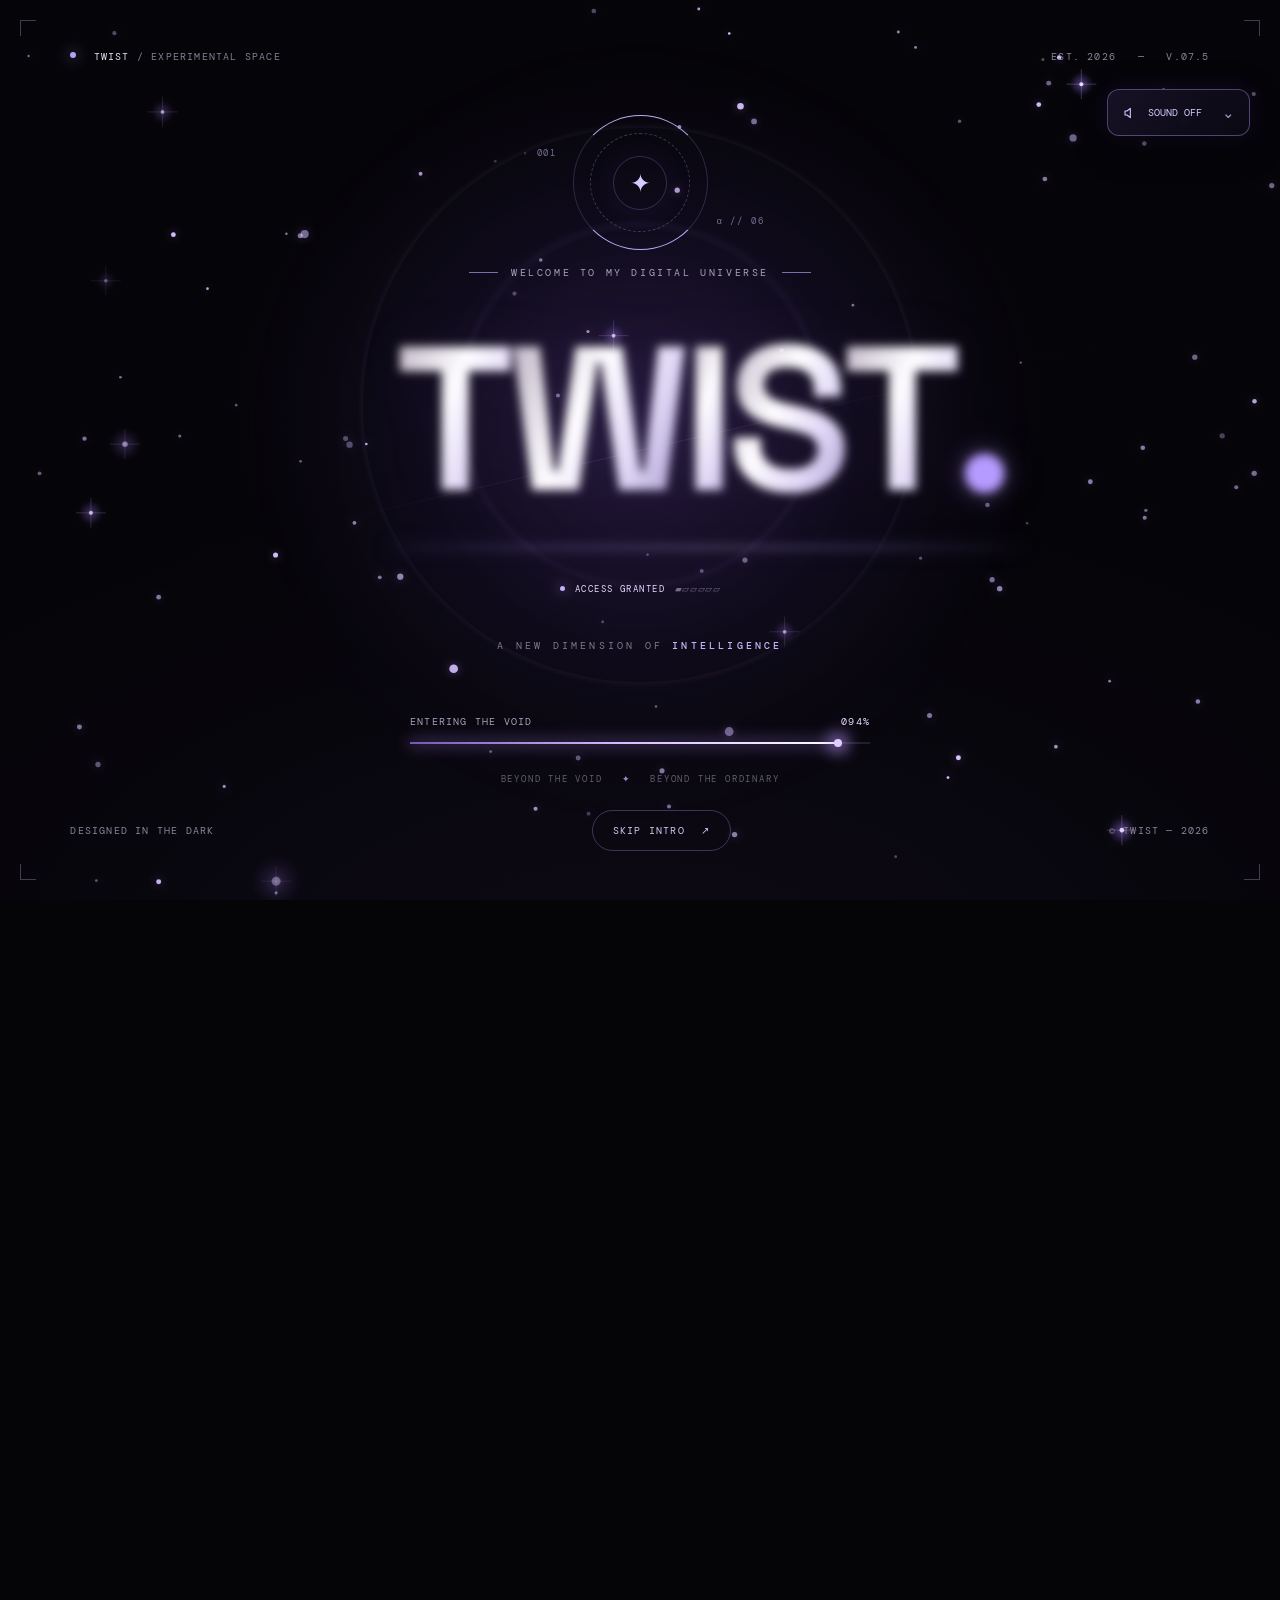
==== commit 6eb4aee2: "Link Digital Experiences card to Creative Archive" ====
--- a/index.html
+++ b/index.html
@@ -381,7 +381,7 @@
 <div class="hairline"></div><section class="section" id="work"><div class="section-wrap"><div class="section-top reveal-scroll"><div><div class="section-kicker">01 / WHAT I CREATE</div><h2>Selected <em>work.</em></h2></div><p class="section-intro">A collection of systems, experiments and ideas built to make technology work harder and smarter.</p></div><div class="work-grid">
 <a class="work-card featured reveal-scroll" href="https://twist5202-ux.github.io/automation/" target="_blank" rel="noopener noreferrer"><div class="work-num"><span>01 / AUTOMATION</span><span class="work-arrow">↗</span></div><div class="work-art"><svg viewBox="0 0 360 170" fill="none" aria-hidden="true"><g stroke="#b5a0e0" stroke-width="1.5" opacity=".7"><path d="M58 84h83m79 0h83M180 43v82" stroke-dasharray="5 6"/><rect x="134" y="43" width="92" height="82" rx="15" fill="#6b529a16"/><rect x="20" y="62" width="75" height="45" rx="10"/><rect x="265" y="62" width="75" height="45" rx="10"/><circle cx="180" cy="84" r="24"/><path d="m172 84 6 6 13-15" stroke="#e8dcff" stroke-width="3"/></g><circle cx="180" cy="84" r="64" stroke="#9986d1" stroke-opacity=".22" stroke-dasharray="3 8"/></svg></div><div class="work-copy"><div class="work-category">WORKFLOW / INTELLIGENCE</div><h3>Automation Studio</h3><p>Custom workflows, smart connections and systems that scale.</p></div></a>
 <a class="work-card reveal-scroll" href="https://github.com/twist5202-ux" target="_blank" rel="noopener noreferrer"><div class="work-num"><span>02 / AI SYSTEMS</span><span class="work-arrow">↗</span></div><div class="work-art"><svg viewBox="0 0 300 160" fill="none" aria-hidden="true"><circle cx="150" cy="80" r="47" stroke="#9985d6"/><circle cx="150" cy="80" r="30" stroke="#d1beff" opacity=".65"/><g stroke="#bcb1ee" stroke-opacity=".66"><path d="M150 10v40m0 60v40M80 80h40m60 0h40M100 30l30 30m40 40 30 30m0-100-30 30m-40 40-30 30"/></g><circle cx="150" cy="80" r="8" fill="#e4d5ff"/></svg></div><div class="work-copy"><div class="work-category">AGENTS / INTEGRATION</div><h3>AI Agents</h3><p>Digital assistants designed for real-world tasks.</p></div></a>
-<a class="work-card reveal-scroll" href="#about"><div class="work-num"><span>03 / CREATIVE TECH</span><span class="work-arrow">↗</span></div><div class="work-art"><svg viewBox="0 0 300 160" fill="none" aria-hidden="true"><g stroke="#ab9adc" opacity=".65"><path d="m150 11 72 43v73l-72 34-72-34V54z"/><path d="m150 11 0 77 72-34M150 88 78 54m72 34v73"/><path d="M113 67 150 46l37 21v39l-37 20-37-20z" stroke-dasharray="4 5"/></g><circle cx="150" cy="88" r="7" fill="#c3b0ff"/></svg></div><div class="work-copy"><div class="work-category">DESIGN / EXPERIMENTS</div><h3>Digital Experiences</h3><p>Minimal aesthetics with unexpected interaction.</p></div></a>
+<a class="work-card reveal-scroll" href="./creative-archive.html"><div class="work-num"><span>03 / CREATIVE TECH</span><span class="work-arrow">↗</span></div><div class="work-art"><svg viewBox="0 0 300 160" fill="none" aria-hidden="true"><g stroke="#ab9adc" opacity=".65"><path d="m150 11 72 43v73l-72 34-72-34V54z"/><path d="m150 11 0 77 72-34M150 88 78 54m72 34v73"/><path d="M113 67 150 46l37 21v39l-37 20-37-20z" stroke-dasharray="4 5"/></g><circle cx="150" cy="88" r="7" fill="#c3b0ff"/></svg></div><div class="work-copy"><div class="work-category">DESIGN / EXPERIMENTS</div><h3>Digital Experiences</h3><p>Minimal aesthetics with unexpected interaction.</p></div></a>
 </div></div></section>
 <div class="hairline"></div>
 <section class="section creative-preview" id="creative"><div class="section-wrap"><div class="section-top"><div><div class="section-kicker">02 / CREATIVE ARCHIVE</div><h2>Visual <em>experiments.</em></h2></div><p class="section-intro">A visual playground for beauty, branding, and digital storytelling. Exploring ideas beyond code.</p></div><div class="ca-lead"><span class="ca-label">SELECTED VISUAL CONCEPTS / 2026</span><span class="ca-lead-note">06 PROJECTS · EXPLORE THE COLLECTION</span></div><div class="ca-controls" role="group" aria-label="Filter design concepts"><button class="ca-control" type="button" aria-pressed="true" data-filter="all">All Works</button><button class="ca-control" type="button" aria-pressed="false" data-filter="campaign">Campaign</button><button class="ca-control" type="button" aria-pressed="false" data-filter="social">Social Media</button><button class="ca-control" type="button" aria-pressed="false" data-filter="branding">Branding</button><button class="ca-control" type="button" aria-pressed="false" data-filter="editorial">Editorial</button></div><div class="ca-grid"><button type="button" class="ca-card" data-category="campaign" data-ca-title="Glow Beyond Skin" aria-label="Preview Glow Beyond Skin"><img src="./assets/creative-archive/glow-beyond-skin.webp" alt="AI-generated design concept: Glow Beyond Skin" loading="lazy" decoding="async"><span class="ca-card-shade"></span><span class="ca-card-meta"><span><span class="ca-card-tag">Campaign</span><span class="ca-card-title">Glow Beyond Skin</span></span><span class="ca-card-arrow" aria-hidden="true">↗</span></span></button>
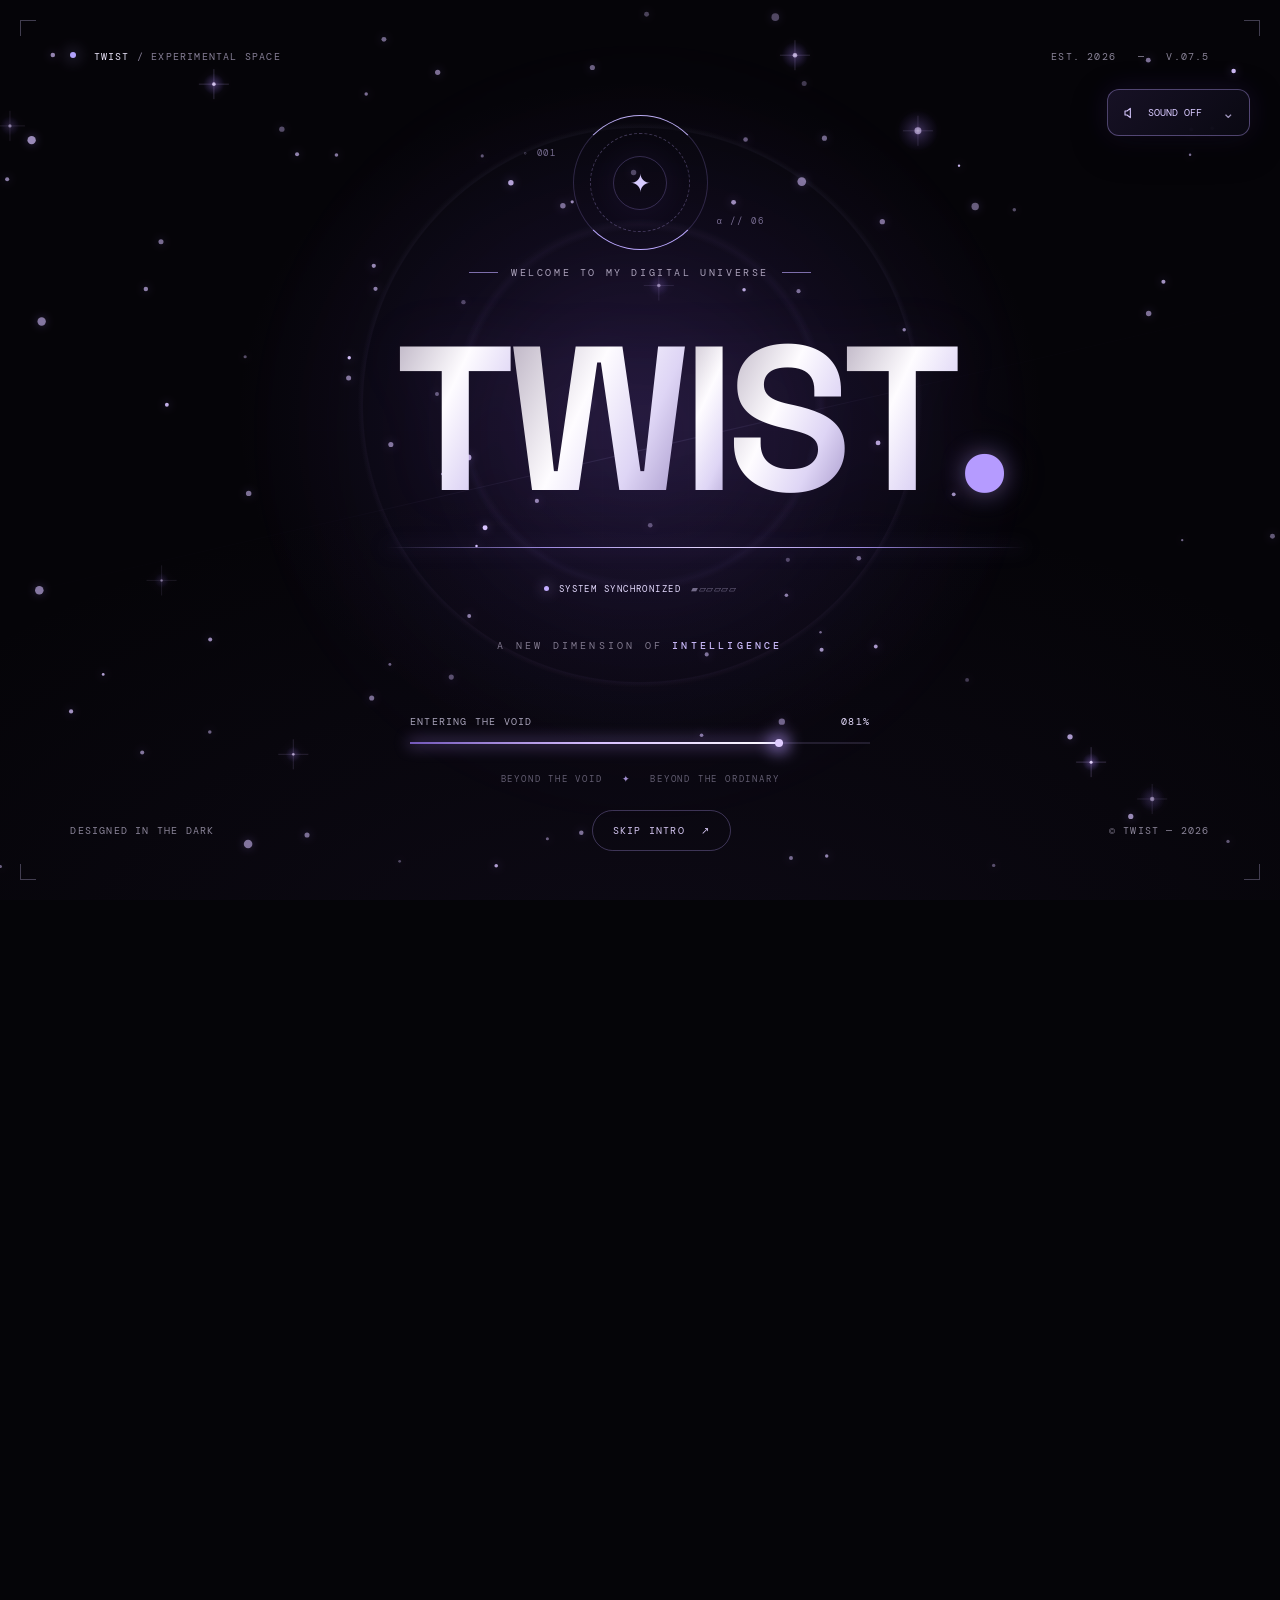
==== commit 0bfea623: "Remove duplicate Visual Experiments section from TWIST homepage" ====
--- a/index.html
+++ b/index.html
@@ -304,47 +304,7 @@
 @media(max-width:620px){body.motion-needs-optin #motion{bottom:16px;left:15px;padding:12px}}
 </style>
 <link rel="stylesheet" href="./dark-cyberpunk-audio.css">
-<style id="twist-creative-archive-styles">
-/* TWIST / Creative Archive -- scoped to new gallery */
-.creative-preview{position:relative;isolation:isolate;overflow:hidden;background:radial-gradient(ellipse 45% 34% at 85% 18%,rgba(120,65,195,.10),transparent 80%),radial-gradient(ellipse 52% 45% at 5% 90%,rgba(74,42,128,.11),transparent 85%)}
-.creative-preview::before{content:"";position:absolute;width:340px;height:340px;right:-150px;top:14%;pointer-events:none;opacity:.28;filter:blur(70px);background:#7043b1;border-radius:100%;animation:caOrb 17s ease-in-out infinite alternate}
-@keyframes caOrb{0%{transform:translate3d(-35px,-30px,0) scale(.85)}100%{transform:translate3d(35px,70px,0) scale(1.12)}}
-.ca-lead{margin:34px 0 28px;display:flex;align-items:center;justify-content:space-between;gap:24px;flex-wrap:wrap}
-.ca-label{font:11px 'DM Mono',monospace;color:#c0b3d5;letter-spacing:.13em;text-transform:uppercase}
-.ca-lead-note{font:11px 'DM Mono',monospace;color:#91849f;letter-spacing:.04em}
-.ca-controls{display:flex;gap:8px;flex-wrap:wrap;margin:0 0 28px}
-.ca-control{appearance:none;cursor:pointer;border:1px solid rgba(192,160,239,.25);background:#17121f;color:#d5cbe4;border-radius:999px;padding:11px 19px;font:11px 'DM Mono',monospace;letter-spacing:.03em;transition:background .3s,border-color .3s,box-shadow .3s,transform .3s}
-.ca-control:hover{transform:translateY(-2px);border-color:#a88ad5}
-.ca-control[aria-pressed=true]{background:#7655a8;color:#fff;border-color:#c09deb;box-shadow:0 0 22px #9e6cde50}
-.ca-grid{display:grid;grid-template-columns:repeat(3,minmax(0,1fr));gap:16px;perspective:1100px}
-.ca-card{appearance:none;border:1px solid #b99cdf28;border-radius:17px;overflow:hidden;min-width:0;cursor:pointer;position:relative;background:#1b1328;padding:0;aspect-ratio:1.29/1;display:block;transform-style:preserve-3d;transition:transform .38s cubic-bezier(.2,.7,.2,1),box-shadow .4s,border-color .4s;text-align:left}
-.ca-card::after{content:"";position:absolute;inset:0;pointer-events:none;background:linear-gradient(145deg,transparent 25%,rgba(255,255,255,.085) 49%,transparent 66%);transform:translateX(-150%);transition:transform .8s ease}
-.ca-card:hover{border-color:#bf93ed85;box-shadow:0 18px 45px #0009,0 0 30px #a779d020}
-.ca-card:hover::after{transform:translateX(150%)}
-.ca-card img{display:block;width:100%;height:100%;object-fit:cover;transition:transform .8s cubic-bezier(.2,.7,.2,1);filter:saturate(1.05)}
-.ca-card:hover img{transform:scale(1.055)}
-.ca-card-shade{position:absolute;inset:24% 0 0;background:linear-gradient(0deg,rgba(7,5,14,.88),transparent 88%);pointer-events:none}
-.ca-card-meta{position:absolute;left:20px;right:18px;bottom:17px;display:flex;align-items:end;justify-content:space-between;gap:8px;z-index:2}
-.ca-card-tag{display:inline-block;color:#dfcef4;letter-spacing:.15em;font:9px 'DM Mono',monospace;text-transform:uppercase;margin-bottom:7px}
-.ca-card-title{display:block;color:#fff;font:500 clamp(17px,1.8vw,25px)/1.08 'Inter',sans-serif;letter-spacing:-.045em}
-.ca-card-arrow{display:grid;place-items:center;flex-shrink:0;width:33px;height:33px;border:1px solid #ffffff70;border-radius:50%;font:17px sans-serif;color:#fff;transition:transform .35s,background .35s}
-.ca-card:hover .ca-card-arrow{transform:rotate(45deg);background:#a87cda}
-.ca-card[hidden]{display:none!important}
-.ca-more{display:flex;align-items:center;justify-content:center;gap:14px;width:max-content;max-width:100%;margin:35px auto 0;padding:15px 26px;border:1px solid #af82e5;border-radius:999px;color:#e7d3ff;text-decoration:none;font:11px 'DM Mono',monospace;letter-spacing:.08em;transition:transform .3s,box-shadow .3s,background .3s}
-.ca-more:hover{transform:translateY(-3px);background:#72509d55;box-shadow:0 0 29px #ac80df4d}
-.ca-footer-note{font:10px 'DM Mono',monospace;color:#8f869d;text-align:center;line-height:1.8;margin:17px 0 0}
-.ca-lightbox{display:none;position:fixed;inset:0;z-index:100000;background:rgba(6,4,13,.94);backdrop-filter:blur(21px);padding:65px 22px 28px;align-items:center;justify-content:center;flex-direction:column}
-.ca-lightbox[aria-hidden=false]{display:flex;animation:caFade .22s ease}
-@keyframes caFade{from{opacity:0}to{opacity:1}}
-.ca-lightbox img{max-width:min(92vw,1100px);max-height:73vh;width:auto;height:auto;object-fit:contain;border-radius:10px;box-shadow:0 25px 80px #000b}
-.ca-lightbox-title{margin-top:18px;color:#e8def3;font:14px 'DM Mono',monospace;text-align:center}
-.ca-lightbox-close{position:absolute;right:clamp(20px,5vw,76px);top:24px;cursor:pointer;width:42px;height:42px;background:#1a1024;border:1px solid #b697d1a8;color:white;border-radius:50%;font-size:24px;line-height:40px}
-.ca-enhanced .ca-card:not(.ca-in){opacity:0;transform:translateY(38px)}
-.ca-enhanced .ca-card.ca-in{opacity:1;transform:translateY(0);transition:opacity .85s ease,transform .85s cubic-bezier(.22,.7,.2,1),box-shadow .4s,border-color .4s}
-@media(max-width:920px){.ca-grid{grid-template-columns:repeat(2,minmax(0,1fr))}}
-@media(max-width:560px){.ca-grid{grid-template-columns:repeat(2,minmax(0,1fr));gap:9px}.ca-card{border-radius:12px;aspect-ratio:.9/1}.ca-card-meta{left:12px;right:10px;bottom:12px}.ca-card-tag{font-size:8px;letter-spacing:.05em}.ca-card-title{font-size:15px}.ca-card-arrow{width:25px;height:25px;font-size:14px}.ca-controls{gap:7px}.ca-control{padding:9px 11px;font-size:10px}.ca-lead{margin:20px 0}.ca-more{font-size:10px}.creative-preview::before{opacity:.1}}
-@media(prefers-reduced-motion:reduce){.creative-preview::before{animation:none}.ca-card,.ca-card img,.ca-control,.ca-card::after{transition:none!important}.ca-enhanced .ca-card:not(.ca-in){opacity:1;transform:none}}
-</style></head>
+</head>
 <body class="loading">
 <div class="loader intro-v5 intro-v6 intro-v7" id="loader" role="status" aria-label="TWIST cinematic introduction">
 <div class="v5-atmosphere"></div><div class="v5-grid"></div><div class="v5-aura"></div><div class="v5-scan"></div>
@@ -376,7 +336,7 @@
 </div>
 <canvas id="stars" aria-hidden="true"></canvas><div class="lightwash"></div><div class="vignette"></div><div class="noise"></div><div class="cursor-ring" id="cursor" aria-hidden="true"></div>
 <div class="site">
-<header class="header"><a class="logo" href="#top" aria-label="TWIST home">TWIST<b>®</b></a><div class="head-right"><span class="status"><i class="dot"></i> OPEN FOR PROJECTS</span><a href="#work">SELECTED WORK</a><a href="#creative">DESIGN ARCHIVE</a><button type="button" id="replayIntro" title="Play cinematic introduction again">↻ INTRO</button><button type="button" id="commandOpen" title="Open quick navigation">⌘ MENU</button></div></header>
+<header class="header"><a class="logo" href="#top" aria-label="TWIST home">TWIST<b>®</b></a><div class="head-right"><span class="status"><i class="dot"></i> OPEN FOR PROJECTS</span><a href="#work">SELECTED WORK</a><a href="./creative-archive.html">DESIGN ARCHIVE</a><button type="button" id="replayIntro" title="Play cinematic introduction again">↻ INTRO</button><button type="button" id="commandOpen" title="Open quick navigation">⌘ MENU</button></div></header>
 <main><section class="hero" id="top"><div class="grid-floor"></div><span class="side left">CREATIVE CODE · ARTIFICIAL INTELLIGENCE</span><span class="side right">TRANSMITTING FROM THE DIGITAL VOID / 2026</span><div class="hero-inner"><div class="overline">AN EXPERIMENT IN DIGITAL EXISTENCE</div><div class="orbital" id="orbital"><div class="orbit o2"></div><div class="orbit"><span class="orbit-point"></span></div><div class="orbit o3"></div><div class="avatar" aria-label="TWIST silver spiral emblem"><img src="assets/silver-symbol.png" alt="Silver three-spiral TWIST symbol" style="display:block;width:105px;height:105px;object-fit:contain;filter:drop-shadow(0 0 15px #cbb9ff70);"></div></div><h1 class="hero-title" id="glitch" data-title="TWIST.">TWIST<span class="period">.</span></h1><p class="hero-tag">@TWIST.AUTOMATION <span style="color:#5e566b">//</span> CREATIVE TECHNOLOGIST</p><p class="hero-desc">Somewhere between <strong>logic and imagination.</strong><br>Crafting intelligent systems, automation<br>and digital experiences that feel alive.</p><div class="micro-line"></div><div class="actions"><a class="action primary" href="#work">EXPLORE MY WORLD <span aria-hidden="true">↗</span></a><a class="action" href="https://github.com/twist5202-ux" target="_blank" rel="noopener noreferrer">GITHUB <span aria-hidden="true">↗</span></a><button class="action" id="share" type="button">SHARE <span aria-hidden="true">↗</span></button></div></div><a href="#work" class="scroll-hint"><i></i> SCROLL TO EXPLORE</a></section>
 <div class="hairline"></div><section class="section" id="work"><div class="section-wrap"><div class="section-top reveal-scroll"><div><div class="section-kicker">01 / WHAT I CREATE</div><h2>Selected <em>work.</em></h2></div><p class="section-intro">A collection of systems, experiments and ideas built to make technology work harder and smarter.</p></div><div class="work-grid">
 <a class="work-card featured reveal-scroll" href="https://twist5202-ux.github.io/automation/" target="_blank" rel="noopener noreferrer"><div class="work-num"><span>01 / AUTOMATION</span><span class="work-arrow">↗</span></div><div class="work-art"><svg viewBox="0 0 360 170" fill="none" aria-hidden="true"><g stroke="#b5a0e0" stroke-width="1.5" opacity=".7"><path d="M58 84h83m79 0h83M180 43v82" stroke-dasharray="5 6"/><rect x="134" y="43" width="92" height="82" rx="15" fill="#6b529a16"/><rect x="20" y="62" width="75" height="45" rx="10"/><rect x="265" y="62" width="75" height="45" rx="10"/><circle cx="180" cy="84" r="24"/><path d="m172 84 6 6 13-15" stroke="#e8dcff" stroke-width="3"/></g><circle cx="180" cy="84" r="64" stroke="#9986d1" stroke-opacity=".22" stroke-dasharray="3 8"/></svg></div><div class="work-copy"><div class="work-category">WORKFLOW / INTELLIGENCE</div><h3>Automation Studio</h3><p>Custom workflows, smart connections and systems that scale.</p></div></a>
@@ -384,13 +344,8 @@
 <a class="work-card reveal-scroll" href="./creative-archive.html"><div class="work-num"><span>03 / CREATIVE TECH</span><span class="work-arrow">↗</span></div><div class="work-art"><svg viewBox="0 0 300 160" fill="none" aria-hidden="true"><g stroke="#ab9adc" opacity=".65"><path d="m150 11 72 43v73l-72 34-72-34V54z"/><path d="m150 11 0 77 72-34M150 88 78 54m72 34v73"/><path d="M113 67 150 46l37 21v39l-37 20-37-20z" stroke-dasharray="4 5"/></g><circle cx="150" cy="88" r="7" fill="#c3b0ff"/></svg></div><div class="work-copy"><div class="work-category">DESIGN / EXPERIMENTS</div><h3>Digital Experiences</h3><p>Minimal aesthetics with unexpected interaction.</p></div></a>
 </div></div></section>
 <div class="hairline"></div>
-<section class="section creative-preview" id="creative"><div class="section-wrap"><div class="section-top"><div><div class="section-kicker">02 / CREATIVE ARCHIVE</div><h2>Visual <em>experiments.</em></h2></div><p class="section-intro">A visual playground for beauty, branding, and digital storytelling. Exploring ideas beyond code.</p></div><div class="ca-lead"><span class="ca-label">SELECTED VISUAL CONCEPTS / 2026</span><span class="ca-lead-note">06 PROJECTS · EXPLORE THE COLLECTION</span></div><div class="ca-controls" role="group" aria-label="Filter design concepts"><button class="ca-control" type="button" aria-pressed="true" data-filter="all">All Works</button><button class="ca-control" type="button" aria-pressed="false" data-filter="campaign">Campaign</button><button class="ca-control" type="button" aria-pressed="false" data-filter="social">Social Media</button><button class="ca-control" type="button" aria-pressed="false" data-filter="branding">Branding</button><button class="ca-control" type="button" aria-pressed="false" data-filter="editorial">Editorial</button></div><div class="ca-grid"><button type="button" class="ca-card" data-category="campaign" data-ca-title="Glow Beyond Skin" aria-label="Preview Glow Beyond Skin"><img src="./assets/creative-archive/glow-beyond-skin.webp" alt="AI-generated design concept: Glow Beyond Skin" loading="lazy" decoding="async"><span class="ca-card-shade"></span><span class="ca-card-meta"><span><span class="ca-card-tag">Campaign</span><span class="ca-card-title">Glow Beyond Skin</span></span><span class="ca-card-arrow" aria-hidden="true">↗</span></span></button>
-<button type="button" class="ca-card" data-category="social" data-ca-title="Daily Skincare Routine" aria-label="Preview Daily Skincare Routine"><img src="./assets/creative-archive/daily-skincare-routine.webp" alt="AI-generated design concept: Daily Skincare Routine" loading="lazy" decoding="async"><span class="ca-card-shade"></span><span class="ca-card-meta"><span><span class="ca-card-tag">Social Media</span><span class="ca-card-title">Daily Skincare Routine</span></span><span class="ca-card-arrow" aria-hidden="true">↗</span></span></button>
-<button type="button" class="ca-card" data-category="branding" data-ca-title="Lumé — Identity Concept" aria-label="Preview Lumé — Identity Concept"><img src="./assets/creative-archive/lume-identity.webp" alt="AI-generated design concept: Lumé — Identity Concept" loading="lazy" decoding="async"><span class="ca-card-shade"></span><span class="ca-card-meta"><span><span class="ca-card-tag">Branding</span><span class="ca-card-title">Lumé — Identity Concept</span></span><span class="ca-card-arrow" aria-hidden="true">↗</span></span></button>
-<button type="button" class="ca-card" data-category="campaign" data-ca-title="Summer Skin Reset" aria-label="Preview Summer Skin Reset"><img src="./assets/creative-archive/summer-skin-reset.webp" alt="AI-generated design concept: Summer Skin Reset" loading="lazy" decoding="async"><span class="ca-card-shade"></span><span class="ca-card-meta"><span><span class="ca-card-tag">Campaign</span><span class="ca-card-title">Summer Skin Reset</span></span><span class="ca-card-arrow" aria-hidden="true">↗</span></span></button>
-<button type="button" class="ca-card" data-category="editorial" data-ca-title="The Science of Healthy Skin" aria-label="Preview The Science of Healthy Skin"><img src="./assets/creative-archive/skin-science.webp" alt="AI-generated design concept: The Science of Healthy Skin" loading="lazy" decoding="async"><span class="ca-card-shade"></span><span class="ca-card-meta"><span><span class="ca-card-tag">Editorial</span><span class="ca-card-title">The Science of Healthy Skin</span></span><span class="ca-card-arrow" aria-hidden="true">↗</span></span></button>
-<button type="button" class="ca-card" data-category="social" data-ca-title="Tips for Glowing Skin" aria-label="Preview Tips for Glowing Skin"><img src="./assets/creative-archive/tips-glowing-skin.webp" alt="AI-generated design concept: Tips for Glowing Skin" loading="lazy" decoding="async"><span class="ca-card-shade"></span><span class="ca-card-meta"><span><span class="ca-card-tag">Social Media</span><span class="ca-card-title">Tips for Glowing Skin</span></span><span class="ca-card-arrow" aria-hidden="true">↗</span></span></button></div><a class="ca-more" href="./creative-archive.html#archive">EXPLORE THE FULL CREATIVE ARCHIVE <span aria-hidden="true">↗</span></a><p class="ca-footer-note">AI-generated visuals for layout preview. Original client work will be added separately.</p></div></section><div class="hairline"></div><section class="section" id="about"><div class="section-wrap about"><div class="reveal-scroll"><div class="section-kicker">03 / BEHIND THE SCREEN</div><div class="about-big">Not just code.<br><span>A different way</span><br>to build.</div></div><div class="reveal-scroll"><p class="about-detail">I work across AI engineering, machine learning, deep learning, automation and visual design. I believe the best digital experiences are not only functional — they have a character of their own.</p><div class="skills"><span>AI ENGINEER</span><span>MACHINE LEARNING (ML) ENGINEER</span><span>DEEP LEARNING ENGINEER</span><span>AI AUTOMATION</span><span>AGENT SYSTEMS</span><span>n8n</span><span>WEB EXPERIENCES</span><span>CREATIVE DESIGN</span><span>WEB3</span><span>3D ARTIST</span></div></div></div></section>
-<div class="hairline"></div><section class="contact" id="contact"><div class="section-kicker reveal-scroll">04 / INITIATE A CONNECTION</div><h2 class="reveal-scroll">Let's create<span style="color:#9883d8">.</span></h2><p class="reveal-scroll">Have an idea worth bringing to life? Let's build something extraordinary together.</p><div class="actions reveal-scroll"><a class="action primary" href="https://twist5202-ux.github.io/automation/" target="_blank" rel="noopener noreferrer">VISIT MY STUDIO ↗</a><a class="action" href="https://github.com/twist5202-ux" target="_blank" rel="noopener noreferrer">FIND ME ON GITHUB ↗</a></div><div class="discord-contact reveal-scroll">
+<section class="section" id="about"><div class="section-wrap about"><div class="reveal-scroll"><div class="section-kicker">02 / BEHIND THE SCREEN</div><div class="about-big">Not just code.<br><span>A different way</span><br>to build.</div></div><div class="reveal-scroll"><p class="about-detail">I work across AI engineering, machine learning, deep learning, automation and visual design. I believe the best digital experiences are not only functional — they have a character of their own.</p><div class="skills"><span>AI ENGINEER</span><span>MACHINE LEARNING (ML) ENGINEER</span><span>DEEP LEARNING ENGINEER</span><span>AI AUTOMATION</span><span>AGENT SYSTEMS</span><span>n8n</span><span>WEB EXPERIENCES</span><span>CREATIVE DESIGN</span><span>WEB3</span><span>3D ARTIST</span></div></div></div></section>
+<div class="hairline"></div><section class="contact" id="contact"><div class="section-kicker reveal-scroll">03 / INITIATE A CONNECTION</div><h2 class="reveal-scroll">Let's create<span style="color:#9883d8">.</span></h2><p class="reveal-scroll">Have an idea worth bringing to life? Let's build something extraordinary together.</p><div class="actions reveal-scroll"><a class="action primary" href="https://twist5202-ux.github.io/automation/" target="_blank" rel="noopener noreferrer">VISIT MY STUDIO ↗</a><a class="action" href="https://github.com/twist5202-ux" target="_blank" rel="noopener noreferrer">FIND ME ON GITHUB ↗</a></div><div class="discord-contact reveal-scroll">
 <button type="button" class="discord-icon" id="discordContact" aria-label="Copy Discord username twistti" title="Copy Discord username: twistti">
 <svg viewBox="0 0 24 24" width="29" height="29" fill="currentColor" aria-hidden="true" focusable="false"><path d="M20.317 4.37a19.79 19.79 0 0 0-4.885-1.515.074.074 0 0 0-.078.037 14.16 14.16 0 0 0-.608 1.25 18.27 18.27 0 0 0-5.488 0 12.64 12.64 0 0 0-.616-1.25.077.077 0 0 0-.078-.037A19.736 19.736 0 0 0 3.679 4.37a.07.07 0 0 0-.032.027C.533 9.046-.321 13.58.099 18.058a.082.082 0 0 0 .031.056 19.9 19.9 0 0 0 5.994 3.03.078.078 0 0 0 .084-.028c.461-.63.872-1.295 1.226-1.994a.076.076 0 0 0-.042-.106 13.11 13.11 0 0 1-1.872-.891.077.077 0 0 1-.007-.128c.126-.094.252-.192.372-.291a.074.074 0 0 1 .077-.01c3.928 1.793 8.18 1.793 12.062 0a.074.074 0 0 1 .079.009c.12.099.245.198.372.293a.077.077 0 0 1-.007.128c-.578.348-1.2.647-1.873.891a.077.077 0 0 0-.041.107c.36.698.771 1.363 1.225 1.993a.076.076 0 0 0 .084.029 19.964 19.964 0 0 0 6.002-3.03.077.077 0 0 0 .031-.054c.501-5.177-.838-9.674-3.548-13.661a.061.061 0 0 0-.031-.029zM8.02 15.331c-1.183 0-2.158-1.085-2.158-2.42 0-1.334.955-2.42 2.158-2.42 1.211 0 2.178 1.096 2.178 2.42 0 1.335-.955 2.42-2.178 2.42zm7.975 0c-1.183 0-2.158-1.085-2.158-2.42 0-1.334.955-2.42 2.158-2.42 1.211 0 2.178 1.096 2.178 2.42 0 1.335-.955 2.42-2.178 2.42z"/></svg>
 </button><a class="discord-icon gmail-icon" id="gmailContact" href="mailto:twist5202@gmail.com" aria-label="Email twist5202@gmail.com" title="Email: twist5202@gmail.com">
@@ -402,7 +357,7 @@
 </svg></a></div></section></main>
 <footer class="footer"><span>© 2026 TWIST® — CRAFTED IN THE VOID</span><span>JAKARTA / EVERYWHERE · 06°S 106°E</span><button id="motion" type="button" aria-pressed="true">✳ MOTION ON</button><a href="#top">BACK TO TOP ↑</a></footer></div>
 <div class="toast" id="toast" role="status" aria-live="polite"></div>
-<div class="palette" id="palette" role="dialog" aria-modal="true" aria-label="Quick navigation"><div class="palette-box"><div class="palette-head"><span>QUICK NAVIGATION / TWIST</span><button id="closePalette" type="button">ESC</button></div><a href="#top">⌁ &nbsp; Home <small>01 ↗</small></a><a href="#work">⌁ &nbsp; Selected work <small>02 ↗</small></a><a href="#creative">⌁ &nbsp; Design archive <small>03 ↗</small></a><a href="#about">⌁ &nbsp; About <small>04 ↗</small></a><a href="#contact">⌁ &nbsp; Contact <small>05 ↗</small></a><a href="https://github.com/twist5202-ux" target="_blank" rel="noopener noreferrer">⌁ &nbsp; GitHub <small>EXTERNAL ↗</small></a></div></div>
+<div class="palette" id="palette" role="dialog" aria-modal="true" aria-label="Quick navigation"><div class="palette-box"><div class="palette-head"><span>QUICK NAVIGATION / TWIST</span><button id="closePalette" type="button">ESC</button></div><a href="#top">⌁ &nbsp; Home <small>01 ↗</small></a><a href="#work">⌁ &nbsp; Selected work <small>02 ↗</small></a><a href="./creative-archive.html">⌁ &nbsp; Design archive <small>03 ↗</small></a><a href="#about">⌁ &nbsp; About <small>04 ↗</small></a><a href="#contact">⌁ &nbsp; Contact <small>05 ↗</small></a><a href="https://github.com/twist5202-ux" target="_blank" rel="noopener noreferrer">⌁ &nbsp; GitHub <small>EXTERNAL ↗</small></a></div></div>
 <script>
 (()=>{
 const $=id=>document.getElementById(id),reduce=matchMedia('(prefers-reduced-motion: reduce)').matches;let active=true;const motionReduced=()=>reduce&&!document.documentElement.classList.contains('force-motion');let finished=false;const loader=$('loader');const introDuration=5700;const introStages=['ESTABLISHING SIGNAL','RECONSTRUCTING IDENTITY','INTELLIGENCE ONLINE','ENTERING THE VOID'];let introRaf=0;const v7Glyphs=Array.from(loader.querySelectorAll('.v7-glyph'));const v7LetterTimes=[600,790,980,1170,1360,1550];function revealLetters(ms){v7Glyphs.forEach((el,i)=>el.classList.toggle('v7-visible',ms>=v7LetterTimes[i]));loader.classList.toggle('v7-resolved',ms>=2550);loader.classList.toggle('v7-depart',ms>=4780);}function finish(){if(finished)return;finished=true;cancelAnimationFrame(introRaf);cancelAnimationFrame(v6Raf);revealLetters(Infinity);loader.classList.add('v6-unlocking');$('loadbar').style.width='100%';$('percentage').textContent='100%';$('introStage').textContent='ACCESS GRANTED';$('v6Status').textContent='WELCOME TO TWIST';loader.classList.add('done');document.body.classList.remove('loading');document.body.classList.add('ready');/* Retain loader for replay */}$('skip').addEventListener('click',finish);let started=performance.now();function progress(now){if(finished)return;let elapsed=now-started;revealLetters(elapsed);loader.classList.toggle('v6-charged',elapsed>2950);loader.classList.toggle('v6-unlocking',elapsed>4750);$('v6Status').textContent=elapsed>4700?'ACCESS GRANTED':elapsed>3000?'SYSTEM SYNCHRONIZED':elapsed>1650?'IDENTITY CONFIRMED':'REVEALING IDENTITY';let duration=introDuration;let t=Math.min(elapsed/duration,1),e=t<.82?(.82*(1-Math.pow(1-t/.82,2.15))):(.82+(.18*(t-.82)/.18)),v=Math.min(100,Math.floor(e*100));$('loadbar').style.width=v+'%';$('percentage').textContent=String(v).padStart(3,'0')+'%';$('introStage').textContent=introStages[Math.min(3,Math.floor(t*4))];if(t<1)introRaf=requestAnimationFrame(progress);else finish()}introRaf=requestAnimationFrame(progress)
@@ -495,17 +450,5 @@
 })();
 </script>
 <script src="./dark-cyberpunk-audio.js"></script>
-<div class="ca-lightbox" id="ca-lightbox" role="dialog" aria-label="Design concept preview" aria-modal="true" aria-hidden="true"><button type="button" class="ca-lightbox-close" id="ca-lightbox-close" aria-label="Close preview">×</button><img id="ca-lightbox-image" alt=""><div id="ca-lightbox-title" class="ca-lightbox-title"></div></div><script id="twist-creative-archive">
-(()=>{
- const root=document.getElementById('creative');if(!root)return;
- const cards=Array.from(root.querySelectorAll('.ca-card'));const filters=Array.from(root.querySelectorAll('.ca-control'));
- const lightbox=document.getElementById('ca-lightbox');const img=document.getElementById('ca-lightbox-image');const caption=document.getElementById('ca-lightbox-title');const close=document.getElementById('ca-lightbox-close');
- const enable=!window.matchMedia('(prefers-reduced-motion: reduce)').matches;
- if(enable){root.classList.add('ca-enhanced');const observer=new IntersectionObserver(entries=>{entries.forEach(e=>{if(e.isIntersecting){e.target.classList.add('ca-in');observer.unobserve(e.target)}})},{threshold:.07});cards.forEach((c,i)=>{c.style.transitionDelay=((i%3)*90)+'ms';observer.observe(c)})}
- filters.forEach(b=>b.addEventListener('click',()=>{const type=b.dataset.filter;filters.forEach(x=>x.setAttribute('aria-pressed',String(x===b)));cards.forEach(c=>{c.hidden=type!=='all'&&c.dataset.category!==type;c.style.transitionDelay='0ms';if(!c.hidden)c.classList.add('ca-in')})}));
- let lastFocus=null;function shut(){lightbox.setAttribute('aria-hidden','true');img.removeAttribute('src');document.body.style.overflow='';if(lastFocus)lastFocus.focus()}
- cards.forEach(c=>{c.addEventListener('click',()=>{lastFocus=c;img.src=c.querySelector('img').src;img.alt=c.querySelector('img').alt;caption.textContent=c.dataset.caTitle;lightbox.setAttribute('aria-hidden','false');document.body.style.overflow='hidden';close.focus()});if(enable){c.addEventListener('pointermove',e=>{if(e.pointerType==='touch')return;const r=c.getBoundingClientRect();let x=(e.clientX-r.left)/r.width-.5,y=(e.clientY-r.top)/r.height-.5;c.style.transform='perspective(850px) rotateX('+(-y*4)+'deg) rotateY('+(x*4)+'deg) translateY(-4px)'});c.addEventListener('pointerleave',()=>{c.style.transform=''})}});
- close.addEventListener('click',shut);lightbox.addEventListener('click',e=>{if(e.target===lightbox)shut()});document.addEventListener('keydown',e=>{if(e.key==='Escape'&&lightbox.getAttribute('aria-hidden')==='false')shut()});
-})();
-</script></body>
+</body>
 </html>
